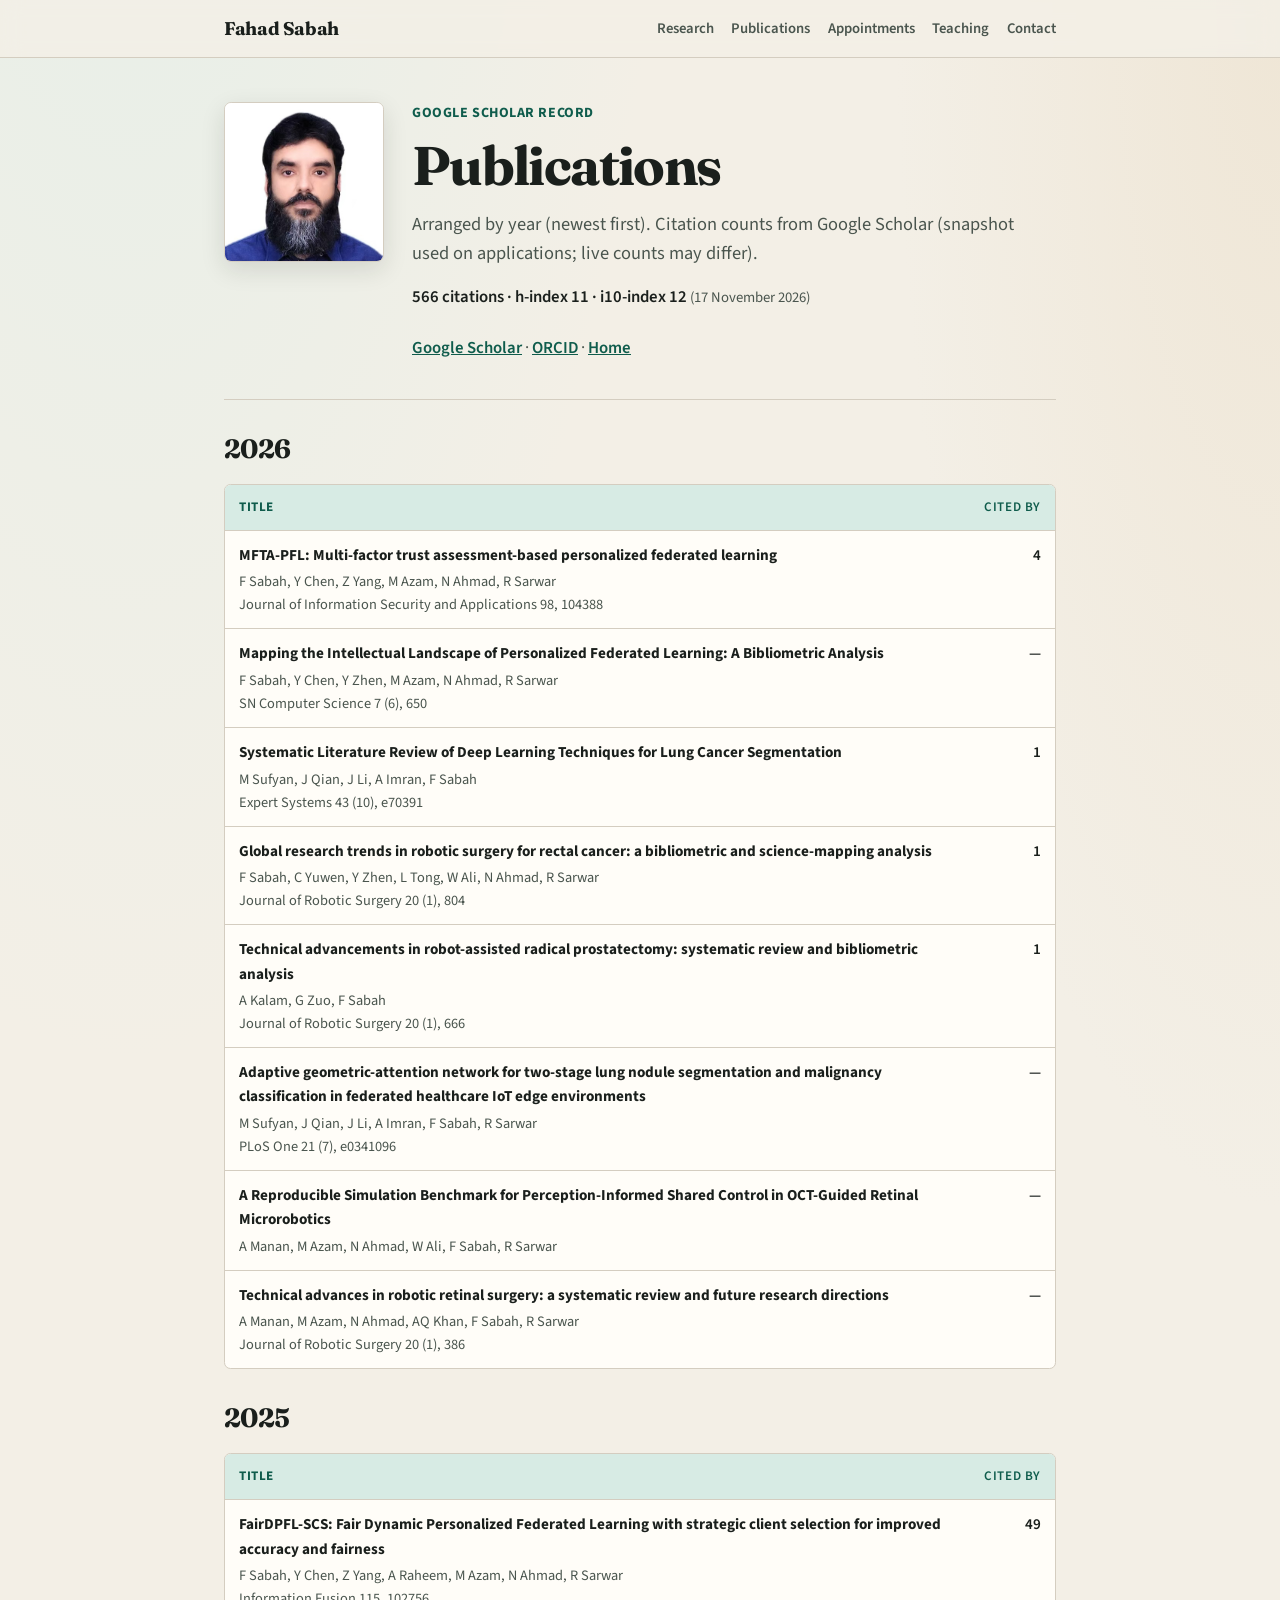
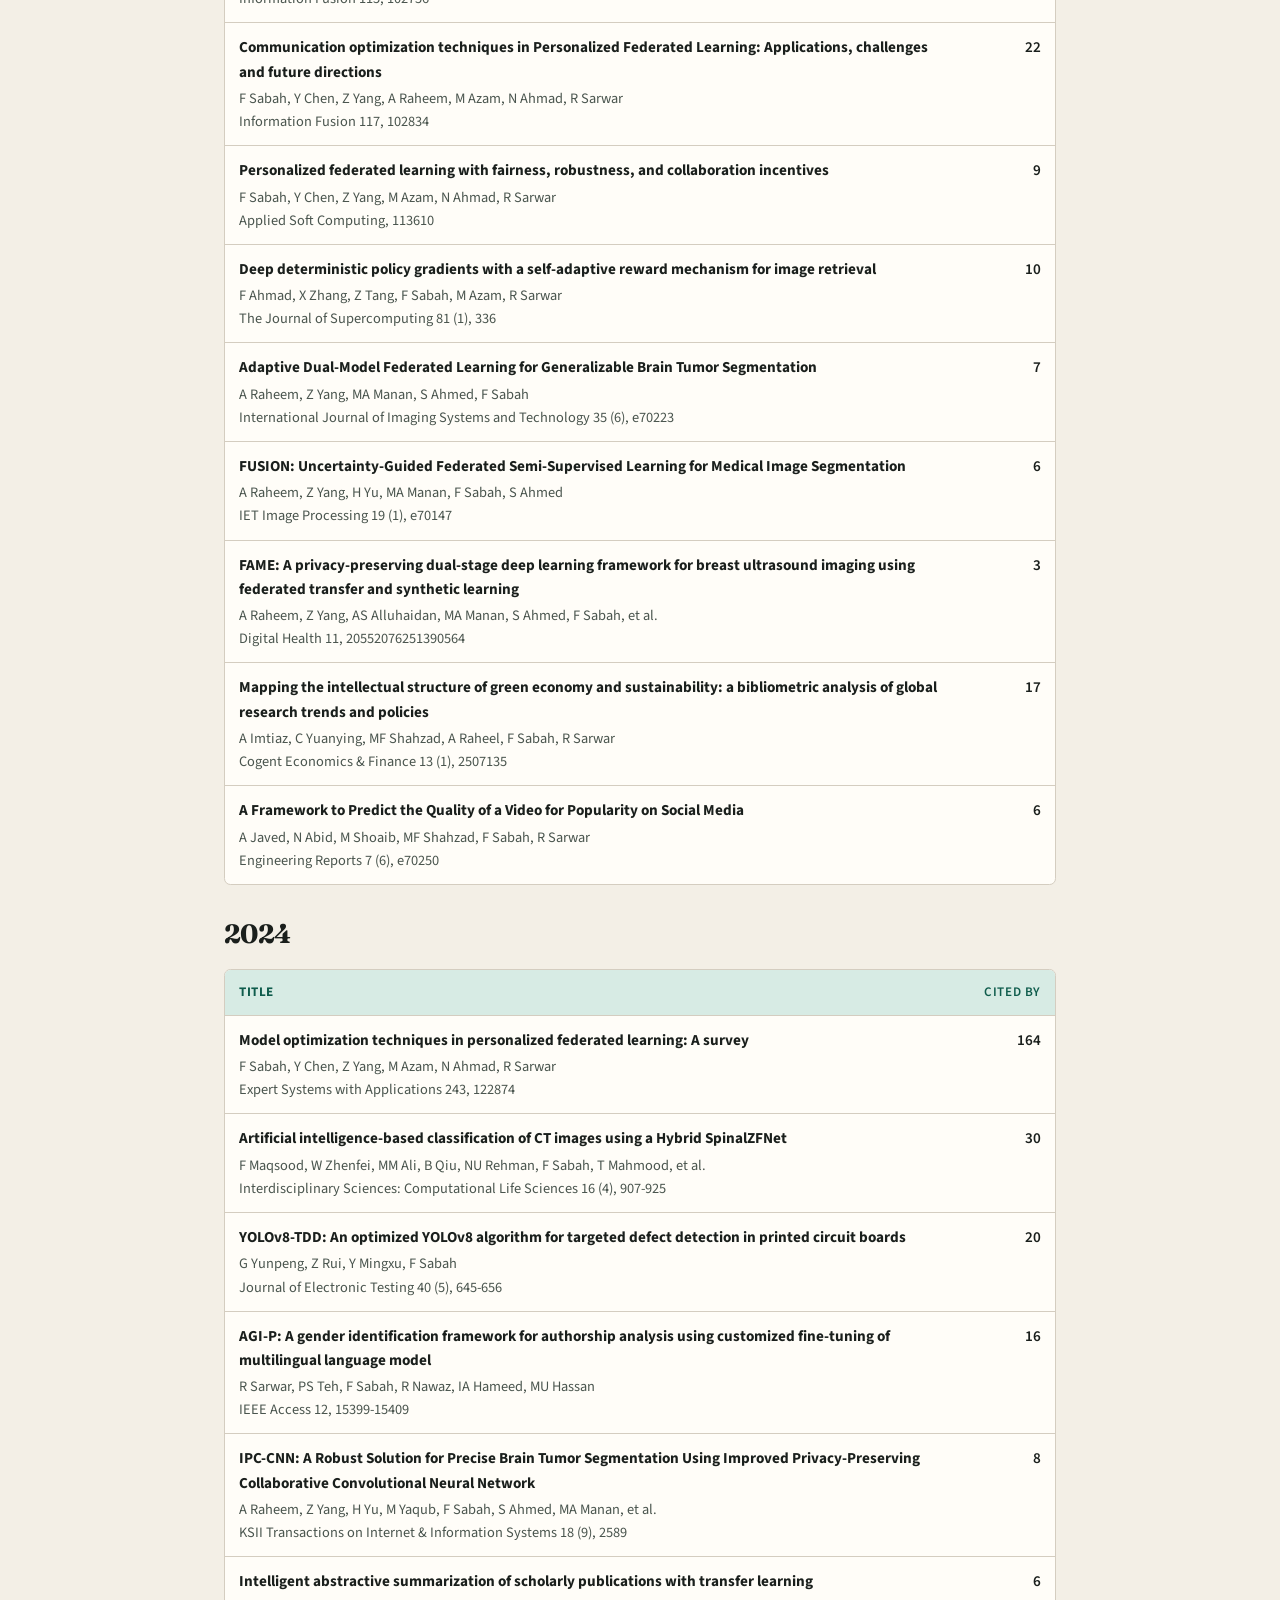
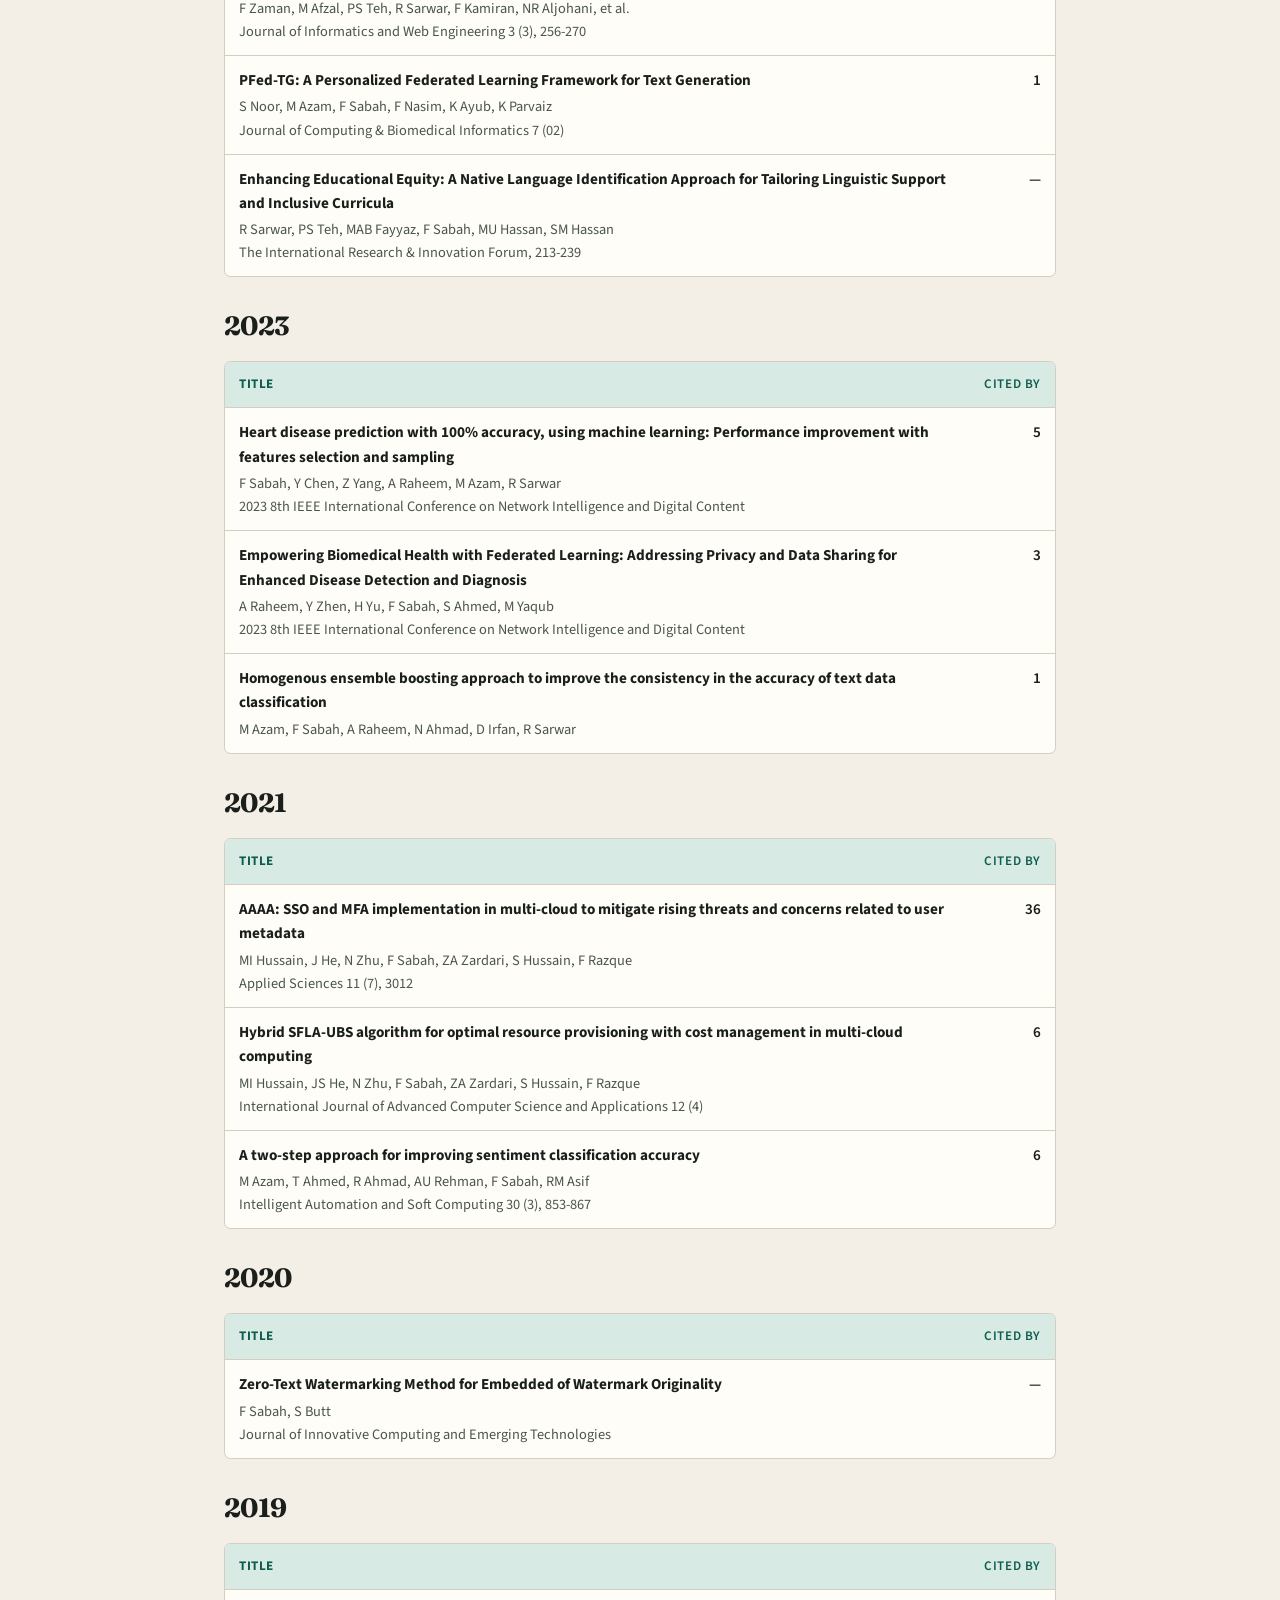
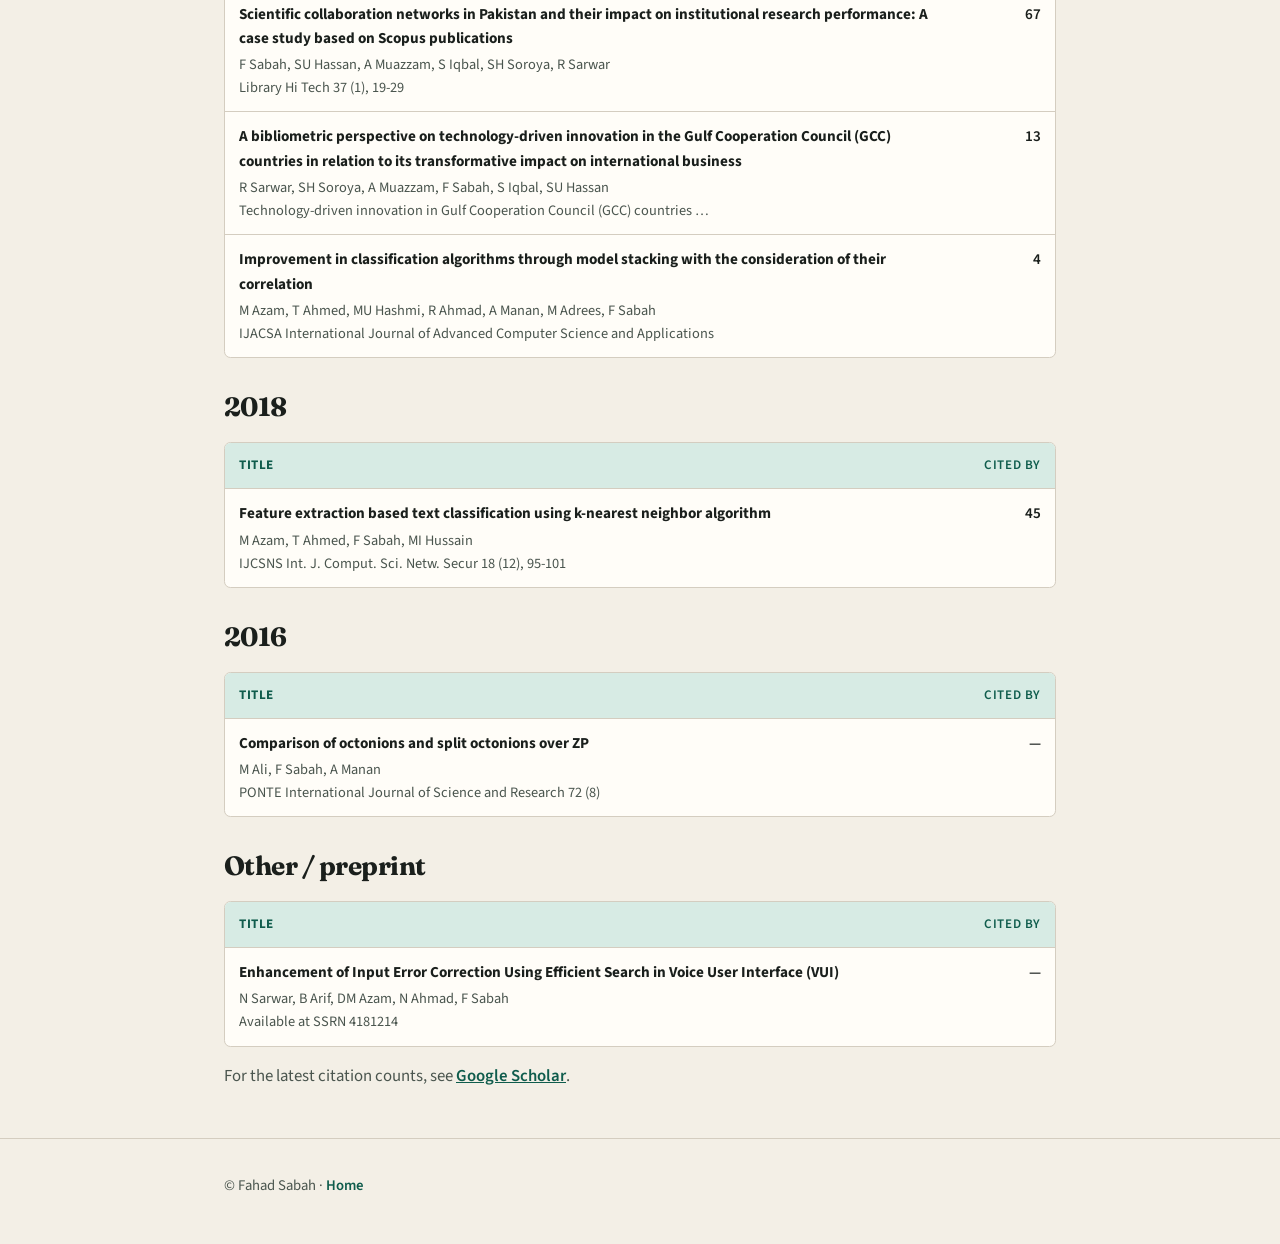
==== publications.html @ c57da9d7 "Year-wise publications, photo, reviewing detail" ====
<!DOCTYPE html>
<html lang="en">
<head>
  <meta charset="utf-8" />
  <meta name="viewport" content="width=device-width, initial-scale=1" />
  <title>Publications — Fahad Sabah</title>
  <meta name="description" content="Full publication list for Fahad Sabah, arranged by year." />
  <link rel="preconnect" href="https://fonts.googleapis.com" />
  <link rel="preconnect" href="https://fonts.gstatic.com" crossorigin />
  <link href="https://fonts.googleapis.com/css2?family=Fraunces:opsz,wght@9..144,500;9..144,700&family=Source+Sans+3:wght@400;600;700&display=swap" rel="stylesheet" />
  <link rel="stylesheet" href="styles.css" />
</head>
<body>
  <header class="site-header">
    <div class="wrap">
      <p class="brand"><a href="index.html">Fahad Sabah</a></p>
      <nav aria-label="Primary">
        <a href="index.html#research">Research</a>
        <a href="publications.html" aria-current="page">Publications</a>
        <a href="index.html#appointments">Appointments</a>
        <a href="index.html#teaching">Teaching</a>
        <a href="index.html#contact">Contact</a>
      </nav>
    </div>
  </header>

  <main>
    <section class="wrap page-hero page-hero-with-photo">
      <img class="portrait portrait-lg" src="photo.jpg" width="220" height="220" alt="Portrait of Fahad Sabah" />
      <div>
        <p class="eyebrow">Google Scholar record</p>
        <h1>Publications</h1>
        <p class="lede">
          Arranged by year (newest first). Citation counts from Google Scholar
          (snapshot used on applications; live counts may differ).
        </p>
        <p class="meta">566 citations · h-index 11 · i10-index 12 <span class="meta-note">(17 November 2026)</span></p>
        <p class="more" style="margin-top:0.5rem">
          <a href="https://scholar.google.com/citations?user=o41wvoGBicEC">Google Scholar</a> ·
          <a href="https://orcid.org/0000-0003-1558-2616">ORCID</a> ·
          <a href="index.html">Home</a>
        </p>
      </div>
    </section>

    <section class="wrap section">
      <h2>2026</h2>
      <div class="table-scroll">
        <table class="pub-table">
          <thead>
            <tr>
              <th scope="col">Title</th>
              <th scope="col" class="num">Cited by</th>
            </tr>
          </thead>
          <tbody>
            <tr>
              <td>
                <span class="pub-title">MFTA-PFL: Multi-factor trust assessment-based personalized federated learning</span>
                <span class="pub-authors">F Sabah, Y Chen, Z Yang, M Azam, N Ahmad, R Sarwar</span>
                <span class="pub-venue">Journal of Information Security and Applications 98, 104388</span>
              </td>
              <td class="num">4</td>
            </tr>
            <tr>
              <td>
                <span class="pub-title">Mapping the Intellectual Landscape of Personalized Federated Learning: A Bibliometric Analysis</span>
                <span class="pub-authors">F Sabah, Y Chen, Y Zhen, M Azam, N Ahmad, R Sarwar</span>
                <span class="pub-venue">SN Computer Science 7 (6), 650</span>
              </td>
              <td class="num">—</td>
            </tr>
            <tr>
              <td>
                <span class="pub-title">Systematic Literature Review of Deep Learning Techniques for Lung Cancer Segmentation</span>
                <span class="pub-authors">M Sufyan, J Qian, J Li, A Imran, F Sabah</span>
                <span class="pub-venue">Expert Systems 43 (10), e70391</span>
              </td>
              <td class="num">1</td>
            </tr>
            <tr>
              <td>
                <span class="pub-title">Global research trends in robotic surgery for rectal cancer: a bibliometric and science-mapping analysis</span>
                <span class="pub-authors">F Sabah, C Yuwen, Y Zhen, L Tong, W Ali, N Ahmad, R Sarwar</span>
                <span class="pub-venue">Journal of Robotic Surgery 20 (1), 804</span>
              </td>
              <td class="num">1</td>
            </tr>
            <tr>
              <td>
                <span class="pub-title">Technical advancements in robot-assisted radical prostatectomy: systematic review and bibliometric analysis</span>
                <span class="pub-authors">A Kalam, G Zuo, F Sabah</span>
                <span class="pub-venue">Journal of Robotic Surgery 20 (1), 666</span>
              </td>
              <td class="num">1</td>
            </tr>
            <tr>
              <td>
                <span class="pub-title">Adaptive geometric-attention network for two-stage lung nodule segmentation and malignancy classification in federated healthcare IoT edge environments</span>
                <span class="pub-authors">M Sufyan, J Qian, J Li, A Imran, F Sabah, R Sarwar</span>
                <span class="pub-venue">PLoS One 21 (7), e0341096</span>
              </td>
              <td class="num">—</td>
            </tr>
            <tr>
              <td>
                <span class="pub-title">A Reproducible Simulation Benchmark for Perception-Informed Shared Control in OCT-Guided Retinal Microrobotics</span>
                <span class="pub-authors">A Manan, M Azam, N Ahmad, W Ali, F Sabah, R Sarwar</span>
                <span class="pub-venue"></span>
              </td>
              <td class="num">—</td>
            </tr>
            <tr>
              <td>
                <span class="pub-title">Technical advances in robotic retinal surgery: a systematic review and future research directions</span>
                <span class="pub-authors">A Manan, M Azam, N Ahmad, AQ Khan, F Sabah, R Sarwar</span>
                <span class="pub-venue">Journal of Robotic Surgery 20 (1), 386</span>
              </td>
              <td class="num">—</td>
            </tr>
          </tbody>
        </table>
      </div>

      <h2>2025</h2>
      <div class="table-scroll">
        <table class="pub-table">
          <thead>
            <tr>
              <th scope="col">Title</th>
              <th scope="col" class="num">Cited by</th>
            </tr>
          </thead>
          <tbody>
            <tr>
              <td>
                <span class="pub-title">FairDPFL-SCS: Fair Dynamic Personalized Federated Learning with strategic client selection for improved accuracy and fairness</span>
                <span class="pub-authors">F Sabah, Y Chen, Z Yang, A Raheem, M Azam, N Ahmad, R Sarwar</span>
                <span class="pub-venue">Information Fusion 115, 102756</span>
              </td>
              <td class="num">49</td>
            </tr>
            <tr>
              <td>
                <span class="pub-title">Communication optimization techniques in Personalized Federated Learning: Applications, challenges and future directions</span>
                <span class="pub-authors">F Sabah, Y Chen, Z Yang, A Raheem, M Azam, N Ahmad, R Sarwar</span>
                <span class="pub-venue">Information Fusion 117, 102834</span>
              </td>
              <td class="num">22</td>
            </tr>
            <tr>
              <td>
                <span class="pub-title">Personalized federated learning with fairness, robustness, and collaboration incentives</span>
                <span class="pub-authors">F Sabah, Y Chen, Z Yang, M Azam, N Ahmad, R Sarwar</span>
                <span class="pub-venue">Applied Soft Computing, 113610</span>
              </td>
              <td class="num">9</td>
            </tr>
            <tr>
              <td>
                <span class="pub-title">Deep deterministic policy gradients with a self-adaptive reward mechanism for image retrieval</span>
                <span class="pub-authors">F Ahmad, X Zhang, Z Tang, F Sabah, M Azam, R Sarwar</span>
                <span class="pub-venue">The Journal of Supercomputing 81 (1), 336</span>
              </td>
              <td class="num">10</td>
            </tr>
            <tr>
              <td>
                <span class="pub-title">Adaptive Dual-Model Federated Learning for Generalizable Brain Tumor Segmentation</span>
                <span class="pub-authors">A Raheem, Z Yang, MA Manan, S Ahmed, F Sabah</span>
                <span class="pub-venue">International Journal of Imaging Systems and Technology 35 (6), e70223</span>
              </td>
              <td class="num">7</td>
            </tr>
            <tr>
              <td>
                <span class="pub-title">FUSION: Uncertainty-Guided Federated Semi-Supervised Learning for Medical Image Segmentation</span>
                <span class="pub-authors">A Raheem, Z Yang, H Yu, MA Manan, F Sabah, S Ahmed</span>
                <span class="pub-venue">IET Image Processing 19 (1), e70147</span>
              </td>
              <td class="num">6</td>
            </tr>
            <tr>
              <td>
                <span class="pub-title">FAME: A privacy-preserving dual-stage deep learning framework for breast ultrasound imaging using federated transfer and synthetic learning</span>
                <span class="pub-authors">A Raheem, Z Yang, AS Alluhaidan, MA Manan, S Ahmed, F Sabah, et al.</span>
                <span class="pub-venue">Digital Health 11, 20552076251390564</span>
              </td>
              <td class="num">3</td>
            </tr>
            <tr>
              <td>
                <span class="pub-title">Mapping the intellectual structure of green economy and sustainability: a bibliometric analysis of global research trends and policies</span>
                <span class="pub-authors">A Imtiaz, C Yuanying, MF Shahzad, A Raheel, F Sabah, R Sarwar</span>
                <span class="pub-venue">Cogent Economics &amp; Finance 13 (1), 2507135</span>
              </td>
              <td class="num">17</td>
            </tr>
            <tr>
              <td>
                <span class="pub-title">A Framework to Predict the Quality of a Video for Popularity on Social Media</span>
                <span class="pub-authors">A Javed, N Abid, M Shoaib, MF Shahzad, F Sabah, R Sarwar</span>
                <span class="pub-venue">Engineering Reports 7 (6), e70250</span>
              </td>
              <td class="num">6</td>
            </tr>
          </tbody>
        </table>
      </div>

      <h2>2024</h2>
      <div class="table-scroll">
        <table class="pub-table">
          <thead>
            <tr>
              <th scope="col">Title</th>
              <th scope="col" class="num">Cited by</th>
            </tr>
          </thead>
          <tbody>
            <tr>
              <td>
                <span class="pub-title">Model optimization techniques in personalized federated learning: A survey</span>
                <span class="pub-authors">F Sabah, Y Chen, Z Yang, M Azam, N Ahmad, R Sarwar</span>
                <span class="pub-venue">Expert Systems with Applications 243, 122874</span>
              </td>
              <td class="num">164</td>
            </tr>
            <tr>
              <td>
                <span class="pub-title">Artificial intelligence-based classification of CT images using a Hybrid SpinalZFNet</span>
                <span class="pub-authors">F Maqsood, W Zhenfei, MM Ali, B Qiu, NU Rehman, F Sabah, T Mahmood, et al.</span>
                <span class="pub-venue">Interdisciplinary Sciences: Computational Life Sciences 16 (4), 907-925</span>
              </td>
              <td class="num">30</td>
            </tr>
            <tr>
              <td>
                <span class="pub-title">YOLOv8-TDD: An optimized YOLOv8 algorithm for targeted defect detection in printed circuit boards</span>
                <span class="pub-authors">G Yunpeng, Z Rui, Y Mingxu, F Sabah</span>
                <span class="pub-venue">Journal of Electronic Testing 40 (5), 645-656</span>
              </td>
              <td class="num">20</td>
            </tr>
            <tr>
              <td>
                <span class="pub-title">AGI-P: A gender identification framework for authorship analysis using customized fine-tuning of multilingual language model</span>
                <span class="pub-authors">R Sarwar, PS Teh, F Sabah, R Nawaz, IA Hameed, MU Hassan</span>
                <span class="pub-venue">IEEE Access 12, 15399-15409</span>
              </td>
              <td class="num">16</td>
            </tr>
            <tr>
              <td>
                <span class="pub-title">IPC-CNN: A Robust Solution for Precise Brain Tumor Segmentation Using Improved Privacy-Preserving Collaborative Convolutional Neural Network</span>
                <span class="pub-authors">A Raheem, Z Yang, H Yu, M Yaqub, F Sabah, S Ahmed, MA Manan, et al.</span>
                <span class="pub-venue">KSII Transactions on Internet &amp; Information Systems 18 (9), 2589</span>
              </td>
              <td class="num">8</td>
            </tr>
            <tr>
              <td>
                <span class="pub-title">Intelligent abstractive summarization of scholarly publications with transfer learning</span>
                <span class="pub-authors">F Zaman, M Afzal, PS Teh, R Sarwar, F Kamiran, NR Aljohani, et al.</span>
                <span class="pub-venue">Journal of Informatics and Web Engineering 3 (3), 256-270</span>
              </td>
              <td class="num">6</td>
            </tr>
            <tr>
              <td>
                <span class="pub-title">PFed-TG: A Personalized Federated Learning Framework for Text Generation</span>
                <span class="pub-authors">S Noor, M Azam, F Sabah, F Nasim, K Ayub, K Parvaiz</span>
                <span class="pub-venue">Journal of Computing &amp; Biomedical Informatics 7 (02)</span>
              </td>
              <td class="num">1</td>
            </tr>
            <tr>
              <td>
                <span class="pub-title">Enhancing Educational Equity: A Native Language Identification Approach for Tailoring Linguistic Support and Inclusive Curricula</span>
                <span class="pub-authors">R Sarwar, PS Teh, MAB Fayyaz, F Sabah, MU Hassan, SM Hassan</span>
                <span class="pub-venue">The International Research &amp; Innovation Forum, 213-239</span>
              </td>
              <td class="num">—</td>
            </tr>
          </tbody>
        </table>
      </div>

      <h2>2023</h2>
      <div class="table-scroll">
        <table class="pub-table">
          <thead>
            <tr>
              <th scope="col">Title</th>
              <th scope="col" class="num">Cited by</th>
            </tr>
          </thead>
          <tbody>
            <tr>
              <td>
                <span class="pub-title">Heart disease prediction with 100% accuracy, using machine learning: Performance improvement with features selection and sampling</span>
                <span class="pub-authors">F Sabah, Y Chen, Z Yang, A Raheem, M Azam, R Sarwar</span>
                <span class="pub-venue">2023 8th IEEE International Conference on Network Intelligence and Digital Content</span>
              </td>
              <td class="num">5</td>
            </tr>
            <tr>
              <td>
                <span class="pub-title">Empowering Biomedical Health with Federated Learning: Addressing Privacy and Data Sharing for Enhanced Disease Detection and Diagnosis</span>
                <span class="pub-authors">A Raheem, Y Zhen, H Yu, F Sabah, S Ahmed, M Yaqub</span>
                <span class="pub-venue">2023 8th IEEE International Conference on Network Intelligence and Digital Content</span>
              </td>
              <td class="num">3</td>
            </tr>
            <tr>
              <td>
                <span class="pub-title">Homogenous ensemble boosting approach to improve the consistency in the accuracy of text data classification</span>
                <span class="pub-authors">M Azam, F Sabah, A Raheem, N Ahmad, D Irfan, R Sarwar</span>
                <span class="pub-venue"></span>
              </td>
              <td class="num">1</td>
            </tr>
          </tbody>
        </table>
      </div>

      <h2>2021</h2>
      <div class="table-scroll">
        <table class="pub-table">
          <thead>
            <tr>
              <th scope="col">Title</th>
              <th scope="col" class="num">Cited by</th>
            </tr>
          </thead>
          <tbody>
            <tr>
              <td>
                <span class="pub-title">AAAA: SSO and MFA implementation in multi-cloud to mitigate rising threats and concerns related to user metadata</span>
                <span class="pub-authors">MI Hussain, J He, N Zhu, F Sabah, ZA Zardari, S Hussain, F Razque</span>
                <span class="pub-venue">Applied Sciences 11 (7), 3012</span>
              </td>
              <td class="num">36</td>
            </tr>
            <tr>
              <td>
                <span class="pub-title">Hybrid SFLA-UBS algorithm for optimal resource provisioning with cost management in multi-cloud computing</span>
                <span class="pub-authors">MI Hussain, JS He, N Zhu, F Sabah, ZA Zardari, S Hussain, F Razque</span>
                <span class="pub-venue">International Journal of Advanced Computer Science and Applications 12 (4)</span>
              </td>
              <td class="num">6</td>
            </tr>
            <tr>
              <td>
                <span class="pub-title">A two-step approach for improving sentiment classification accuracy</span>
                <span class="pub-authors">M Azam, T Ahmed, R Ahmad, AU Rehman, F Sabah, RM Asif</span>
                <span class="pub-venue">Intelligent Automation and Soft Computing 30 (3), 853-867</span>
              </td>
              <td class="num">6</td>
            </tr>
          </tbody>
        </table>
      </div>

      <h2>2020</h2>
      <div class="table-scroll">
        <table class="pub-table">
          <thead>
            <tr>
              <th scope="col">Title</th>
              <th scope="col" class="num">Cited by</th>
            </tr>
          </thead>
          <tbody>
            <tr>
              <td>
                <span class="pub-title">Zero-Text Watermarking Method for Embedded of Watermark Originality</span>
                <span class="pub-authors">F Sabah, S Butt</span>
                <span class="pub-venue">Journal of Innovative Computing and Emerging Technologies</span>
              </td>
              <td class="num">—</td>
            </tr>
          </tbody>
        </table>
      </div>

      <h2>2019</h2>
      <div class="table-scroll">
        <table class="pub-table">
          <thead>
            <tr>
              <th scope="col">Title</th>
              <th scope="col" class="num">Cited by</th>
            </tr>
          </thead>
          <tbody>
            <tr>
              <td>
                <span class="pub-title">Scientific collaboration networks in Pakistan and their impact on institutional research performance: A case study based on Scopus publications</span>
                <span class="pub-authors">F Sabah, SU Hassan, A Muazzam, S Iqbal, SH Soroya, R Sarwar</span>
                <span class="pub-venue">Library Hi Tech 37 (1), 19-29</span>
              </td>
              <td class="num">67</td>
            </tr>
            <tr>
              <td>
                <span class="pub-title">A bibliometric perspective on technology-driven innovation in the Gulf Cooperation Council (GCC) countries in relation to its transformative impact on international business</span>
                <span class="pub-authors">R Sarwar, SH Soroya, A Muazzam, F Sabah, S Iqbal, SU Hassan</span>
                <span class="pub-venue">Technology-driven innovation in Gulf Cooperation Council (GCC) countries …</span>
              </td>
              <td class="num">13</td>
            </tr>
            <tr>
              <td>
                <span class="pub-title">Improvement in classification algorithms through model stacking with the consideration of their correlation</span>
                <span class="pub-authors">M Azam, T Ahmed, MU Hashmi, R Ahmad, A Manan, M Adrees, F Sabah</span>
                <span class="pub-venue">IJACSA International Journal of Advanced Computer Science and Applications</span>
              </td>
              <td class="num">4</td>
            </tr>
          </tbody>
        </table>
      </div>

      <h2>2018</h2>
      <div class="table-scroll">
        <table class="pub-table">
          <thead>
            <tr>
              <th scope="col">Title</th>
              <th scope="col" class="num">Cited by</th>
            </tr>
          </thead>
          <tbody>
            <tr>
              <td>
                <span class="pub-title">Feature extraction based text classification using k-nearest neighbor algorithm</span>
                <span class="pub-authors">M Azam, T Ahmed, F Sabah, MI Hussain</span>
                <span class="pub-venue">IJCSNS Int. J. Comput. Sci. Netw. Secur 18 (12), 95-101</span>
              </td>
              <td class="num">45</td>
            </tr>
          </tbody>
        </table>
      </div>

      <h2>2016</h2>
      <div class="table-scroll">
        <table class="pub-table">
          <thead>
            <tr>
              <th scope="col">Title</th>
              <th scope="col" class="num">Cited by</th>
            </tr>
          </thead>
          <tbody>
            <tr>
              <td>
                <span class="pub-title">Comparison of octonions and split octonions over ZP</span>
                <span class="pub-authors">M Ali, F Sabah, A Manan</span>
                <span class="pub-venue">PONTE International Journal of Science and Research 72 (8)</span>
              </td>
              <td class="num">—</td>
            </tr>
          </tbody>
        </table>
      </div>

      <h2>Other / preprint</h2>
      <div class="table-scroll">
        <table class="pub-table">
          <thead>
            <tr>
              <th scope="col">Title</th>
              <th scope="col" class="num">Cited by</th>
            </tr>
          </thead>
          <tbody>
            <tr>
              <td>
                <span class="pub-title">Enhancement of Input Error Correction Using Efficient Search in Voice User Interface (VUI)</span>
                <span class="pub-authors">N Sarwar, B Arif, DM Azam, N Ahmad, F Sabah</span>
                <span class="pub-venue">Available at SSRN 4181214</span>
              </td>
              <td class="num">—</td>
            </tr>
          </tbody>
        </table>
      </div>

      <p class="more">
        For the latest citation counts, see
        <a href="https://scholar.google.com/citations?user=o41wvoGBicEC">Google Scholar</a>.
      </p>
    </section>
  </main>

  <footer class="site-footer">
    <div class="wrap">
      <p>© Fahad Sabah · <a href="index.html">Home</a></p>
    </div>
  </footer>
</body>
</html>
---- styles.css ----
:root {
  --ink: #1a1f1c;
  --muted: #4a554e;
  --paper: #f3efe6;
  --panel: #fffdf8;
  --line: #d4cdc0;
  --accent: #0f5c4c;
  --accent-soft: #d7ebe4;
  --max: 52rem;
}

.brand a {
  color: inherit;
  text-decoration: none;
}

.hero-with-photo {
  display: grid;
  grid-template-columns: auto 1fr;
  gap: 1.75rem 2rem;
  align-items: start;
}

.portrait {
  width: 11rem;
  height: 11rem;
  object-fit: cover;
  object-position: center top;
  border-radius: 0.45rem;
  border: 1px solid var(--line);
  background: var(--panel);
  box-shadow: 0 8px 24px color-mix(in srgb, var(--ink) 12%, transparent);
}

.portrait-lg {
  width: 10rem;
  height: 10rem;
}

.page-hero {
  padding: 2.75rem 0 1.25rem;
}

.page-hero-with-photo {
  display: grid;
  grid-template-columns: auto 1fr;
  gap: 1.5rem 1.75rem;
  align-items: start;
}

.section > h2 {
  margin-top: 1.75rem;
}

.section > h2:first-child {
  margin-top: 0;
}

.table-scroll {
  overflow-x: auto;
  border: 1px solid var(--line);
  border-radius: 0.4rem;
  background: var(--panel);
}

.pub-table {
  width: 100%;
  border-collapse: collapse;
  font-size: 0.95rem;
}

.pub-table th,
.pub-table td {
  padding: 0.75rem 0.9rem;
  text-align: left;
  vertical-align: top;
  border-bottom: 1px solid var(--line);
}

.pub-table th {
  background: var(--accent-soft);
  color: var(--accent);
  font-size: 0.82rem;
  text-transform: uppercase;
  letter-spacing: 0.04em;
}

.pub-table tr:last-child td {
  border-bottom: none;
}

.pub-table .num {
  width: 4.5rem;
  text-align: right;
  white-space: nowrap;
  font-variant-numeric: tabular-nums;
  font-weight: 600;
}

.pub-title {
  display: block;
  font-weight: 700;
  margin-bottom: 0.2rem;
}

.pub-authors,
.pub-venue {
  display: block;
  color: var(--muted);
  font-size: 0.9rem;
}

.site-footer a {
  color: var(--accent);
  font-weight: 600;
  text-decoration: none;
}

*,
*::before,
*::after {
  box-sizing: border-box;
}

html {
  scroll-behavior: smooth;
}

body {
  margin: 0;
  font-family: "Source Sans 3", "Segoe UI", sans-serif;
  font-size: 1.05rem;
  line-height: 1.6;
  color: var(--ink);
  background:
    radial-gradient(ellipse 80% 50% at 10% -10%, #e4efe9 0%, transparent 55%),
    radial-gradient(ellipse 60% 40% at 100% 0%, #efe6d6 0%, transparent 50%),
    var(--paper);
}

.wrap {
  width: min(100% - 2rem, var(--max));
  margin-inline: auto;
}

.site-header {
  position: sticky;
  top: 0;
  z-index: 10;
  backdrop-filter: blur(10px);
  background: color-mix(in srgb, var(--paper) 88%, transparent);
  border-bottom: 1px solid var(--line);
}

.site-header .wrap {
  display: flex;
  align-items: center;
  justify-content: space-between;
  gap: 1rem;
  padding: 0.85rem 0;
  width: min(100% - 2rem, 52rem);
}

.brand {
  margin: 0;
  font-family: Fraunces, Georgia, serif;
  font-weight: 700;
  font-size: 1.15rem;
  letter-spacing: -0.02em;
}

nav {
  display: flex;
  flex-wrap: wrap;
  gap: 0.85rem 1.1rem;
}

nav a {
  color: var(--muted);
  text-decoration: none;
  font-weight: 600;
  font-size: 0.92rem;
}

nav a:hover {
  color: var(--accent);
}

.hero {
  padding: 3.5rem 0 2.5rem;
}

.eyebrow {
  margin: 0 0 0.75rem;
  color: var(--accent);
  font-weight: 700;
  font-size: 0.88rem;
  letter-spacing: 0.04em;
  text-transform: uppercase;
}

h1 {
  margin: 0 0 0.85rem;
  font-family: Fraunces, Georgia, serif;
  font-size: clamp(2.4rem, 6vw, 3.4rem);
  line-height: 1.1;
  letter-spacing: -0.03em;
}

.lede {
  margin: 0 0 1rem;
  font-size: 1.15rem;
  color: var(--muted);
  max-width: 38rem;
}

.meta {
  margin: 0 0 1.5rem;
  color: var(--ink);
  font-weight: 600;
}

.meta-note {
  display: inline-block;
  font-weight: 400;
  color: var(--muted);
  font-size: 0.92rem;
}

.cta {
  display: flex;
  flex-wrap: wrap;
  gap: 0.65rem;
}

.btn {
  display: inline-block;
  padding: 0.55rem 1rem;
  border: 1px solid var(--line);
  border-radius: 0.35rem;
  background: var(--panel);
  color: var(--ink);
  text-decoration: none;
  font-weight: 600;
}

.btn:hover {
  border-color: var(--accent);
  color: var(--accent);
}

.btn.primary {
  background: var(--accent);
  border-color: var(--accent);
  color: #f7fffb;
}

.btn.primary:hover {
  filter: brightness(1.08);
  color: #fff;
}

.section {
  padding: 1.75rem 0 2rem;
  border-top: 1px solid var(--line);
}

h2 {
  margin: 0 0 0.85rem;
  font-family: Fraunces, Georgia, serif;
  font-size: 1.65rem;
  letter-spacing: -0.02em;
}

h3 {
  margin: 1.35rem 0 0.55rem;
  font-family: Fraunces, Georgia, serif;
  font-size: 1.15rem;
  letter-spacing: -0.01em;
  color: var(--accent);
}

.section h3:first-of-type {
  margin-top: 0.85rem;
}

.chips {
  display: flex;
  flex-wrap: wrap;
  gap: 0.5rem;
  list-style: none;
  padding: 0;
  margin: 1.1rem 0 0;
}

.chips li {
  padding: 0.35rem 0.7rem;
  background: var(--accent-soft);
  color: var(--accent);
  border-radius: 999px;
  font-size: 0.88rem;
  font-weight: 600;
}

.pubs {
  margin: 0;
  padding-left: 1.2rem;
}

.pubs li {
  margin-bottom: 0.9rem;
}

.pubs a {
  color: var(--accent);
  font-weight: 600;
  text-decoration: none;
}

.pubs a:hover {
  text-decoration: underline;
}

.more {
  margin-top: 1rem;
  color: var(--muted);
}

.more a {
  color: var(--accent);
  font-weight: 600;
}

.timeline {
  margin: 0;
  padding-left: 1.2rem;
}

.timeline li {
  margin-bottom: 0.65rem;
}

.contact p {
  margin: 0 0 0.75rem;
}

.contact a {
  color: var(--accent);
  font-weight: 600;
  text-decoration: none;
}

.profiles {
  display: flex;
  gap: 1rem;
}

.site-footer {
  border-top: 1px solid var(--line);
  padding: 1.25rem 0 2rem;
  color: var(--muted);
  font-size: 0.92rem;
}

@media (max-width: 640px) {
  .site-header .wrap {
    flex-direction: column;
    align-items: flex-start;
  }

  .hero {
    padding-top: 2.25rem;
  }

  .hero-with-photo,
  .page-hero-with-photo {
    grid-template-columns: 1fr;
  }

  .portrait,
  .portrait-lg {
    width: 8rem;
    height: 8rem;
  }
}
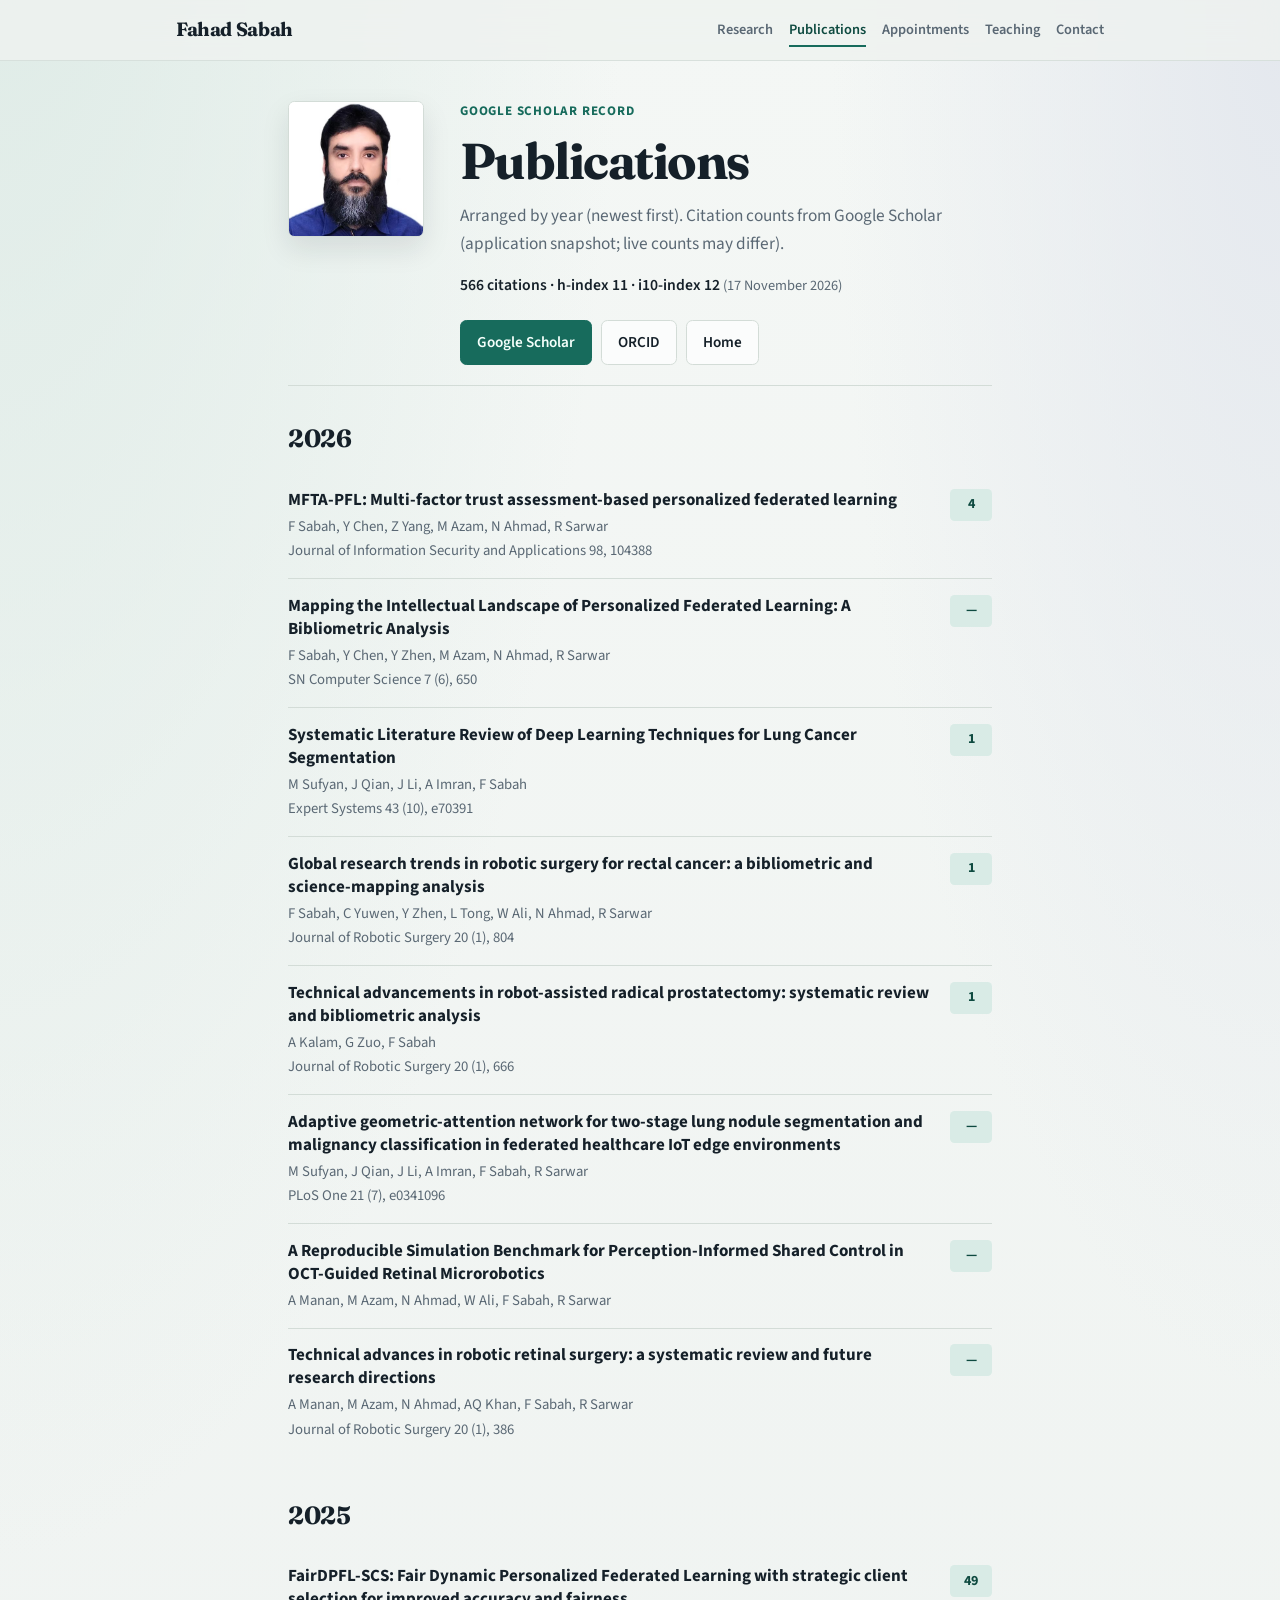
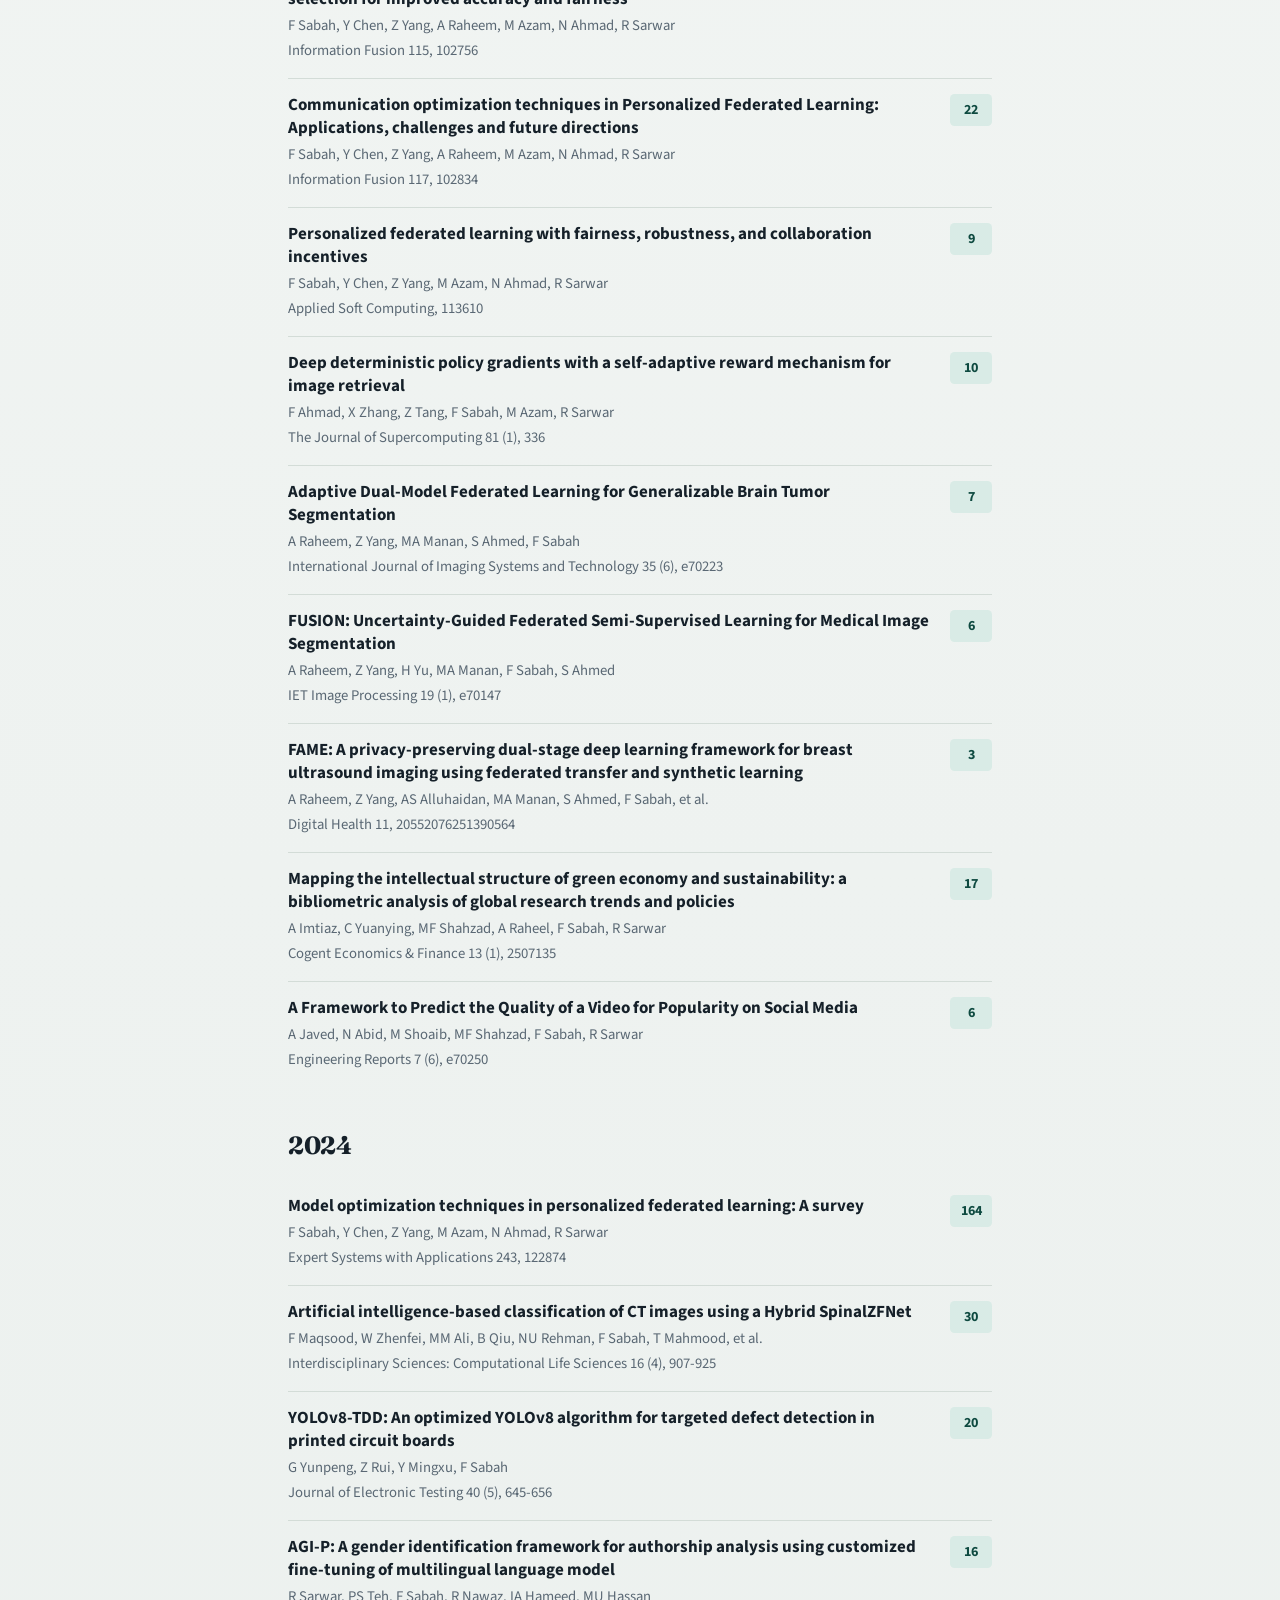
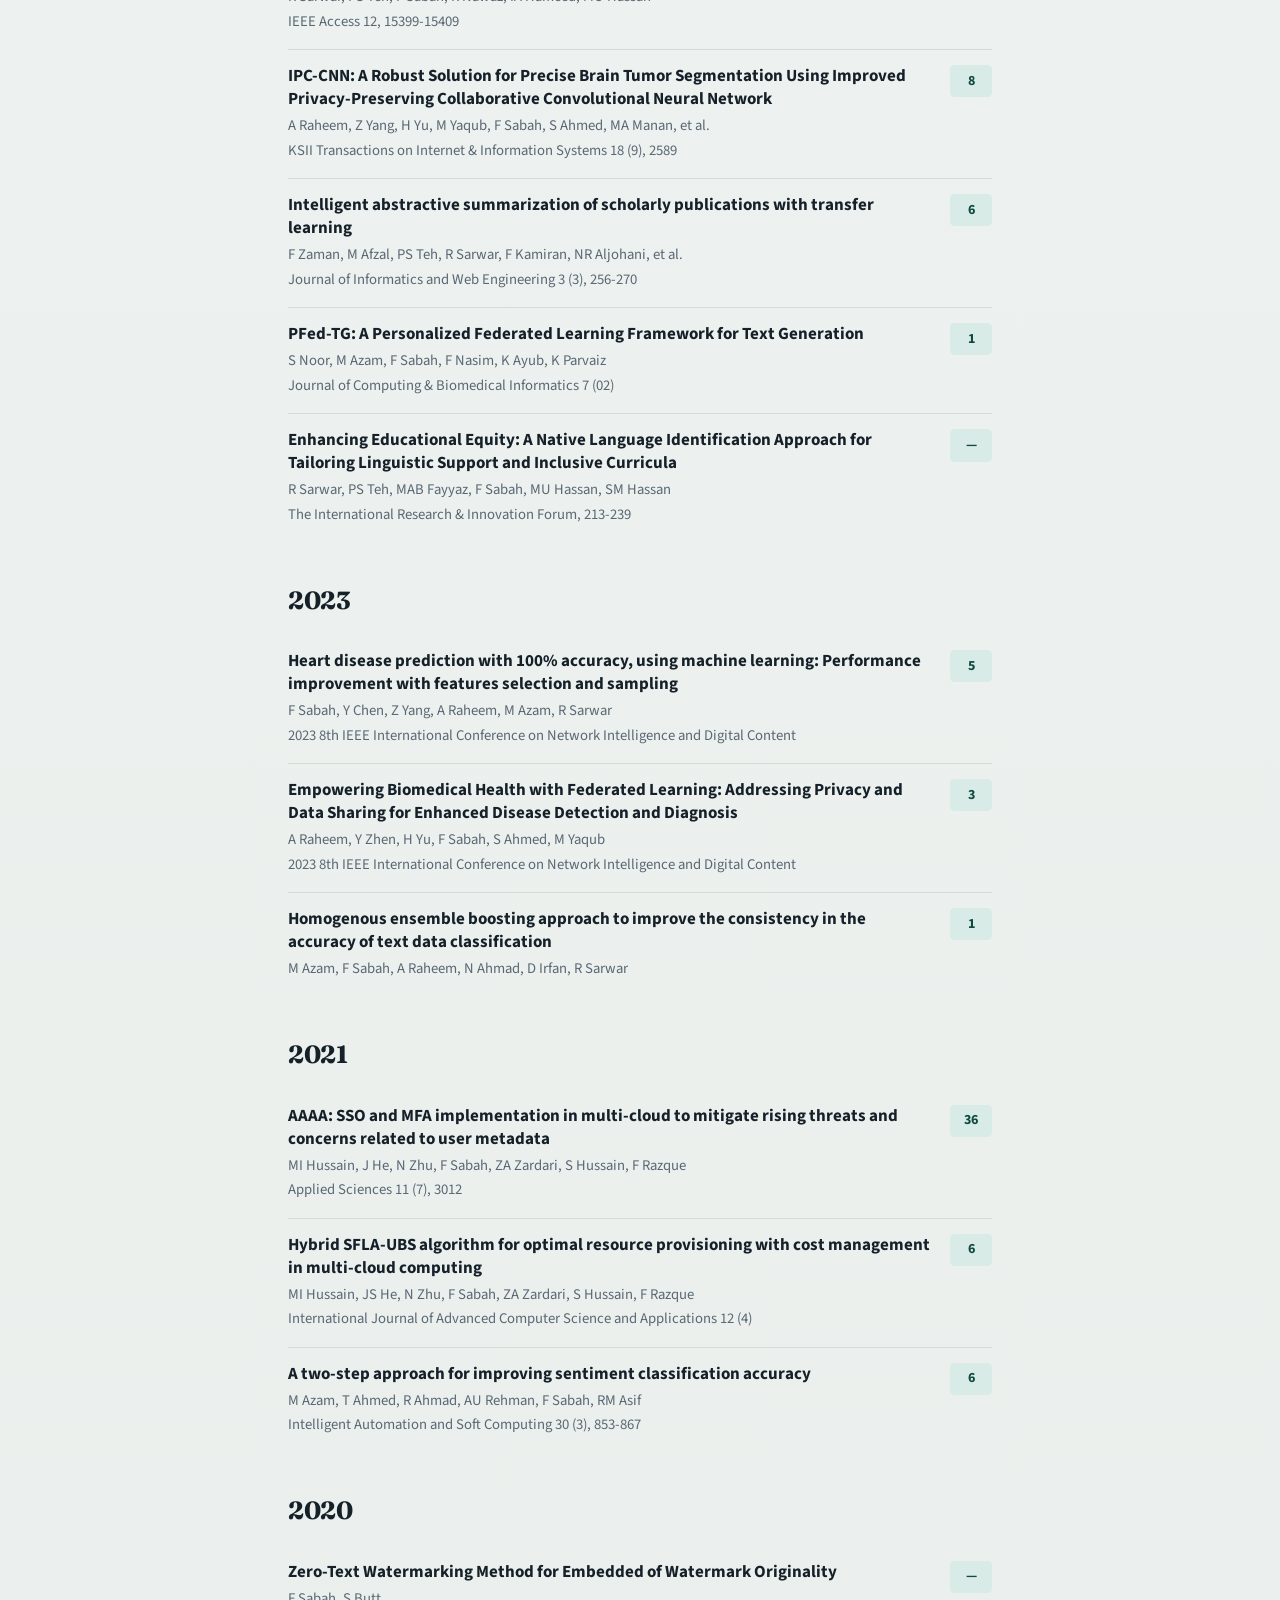
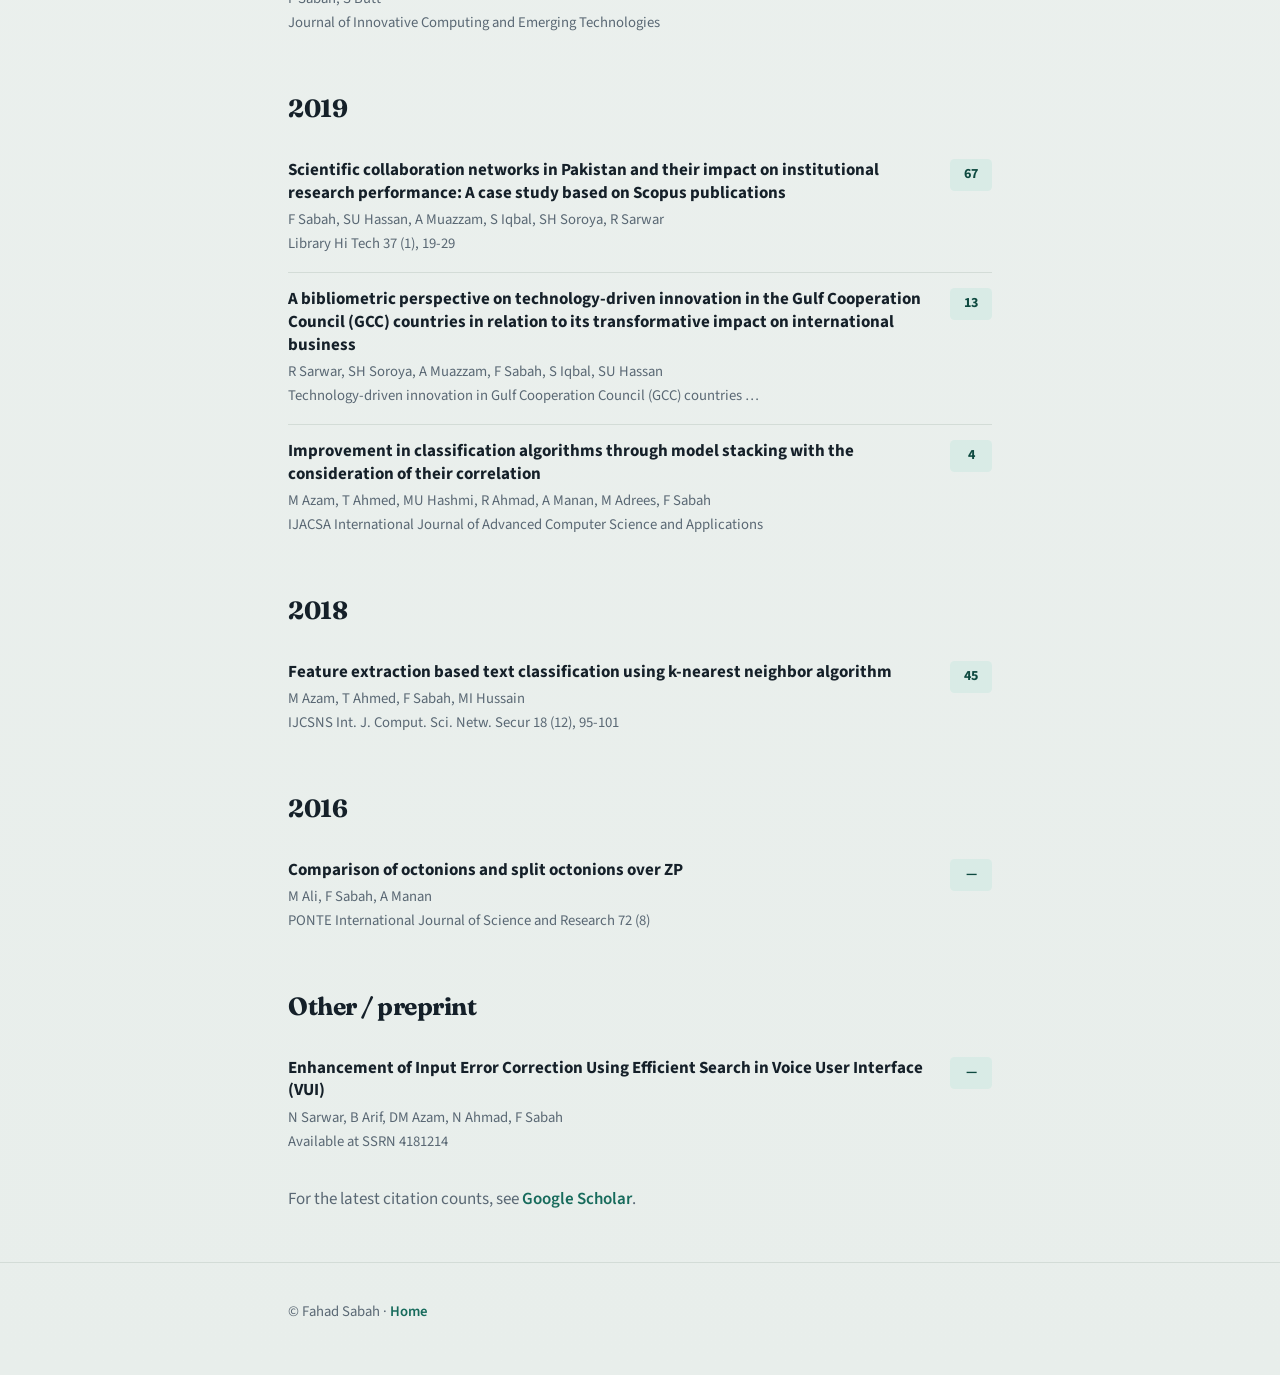
==== commit 6186c1a6: "Improve portfolio layout, responsiveness, and year-wise publication lists Co-authored-by: Cursor <cu" ====
--- a/publications.html
+++ b/publications.html
@@ -26,468 +26,356 @@
 
   <main>
     <section class="wrap page-hero page-hero-with-photo">
-      <img class="portrait portrait-lg" src="photo.jpg" width="220" height="220" alt="Portrait of Fahad Sabah" />
+      <img class="portrait" src="photo.jpg" width="180" height="180" alt="Portrait of Fahad Sabah" />
       <div>
         <p class="eyebrow">Google Scholar record</p>
         <h1>Publications</h1>
         <p class="lede">
           Arranged by year (newest first). Citation counts from Google Scholar
-          (snapshot used on applications; live counts may differ).
+          (application snapshot; live counts may differ).
         </p>
         <p class="meta">566 citations · h-index 11 · i10-index 12 <span class="meta-note">(17 November 2026)</span></p>
-        <p class="more" style="margin-top:0.5rem">
-          <a href="https://scholar.google.com/citations?user=o41wvoGBicEC">Google Scholar</a> ·
-          <a href="https://orcid.org/0000-0003-1558-2616">ORCID</a> ·
-          <a href="index.html">Home</a>
-        </p>
+        <div class="cta">
+          <a class="btn primary" href="https://scholar.google.com/citations?user=o41wvoGBicEC">Google Scholar</a>
+          <a class="btn" href="https://orcid.org/0000-0003-1558-2616">ORCID</a>
+          <a class="btn" href="index.html">Home</a>
+        </div>
       </div>
     </section>
 
     <section class="wrap section">
       <h2>2026</h2>
-      <div class="table-scroll">
-        <table class="pub-table">
-          <thead>
-            <tr>
-              <th scope="col">Title</th>
-              <th scope="col" class="num">Cited by</th>
-            </tr>
-          </thead>
-          <tbody>
-            <tr>
-              <td>
-                <span class="pub-title">MFTA-PFL: Multi-factor trust assessment-based personalized federated learning</span>
-                <span class="pub-authors">F Sabah, Y Chen, Z Yang, M Azam, N Ahmad, R Sarwar</span>
-                <span class="pub-venue">Journal of Information Security and Applications 98, 104388</span>
-              </td>
-              <td class="num">4</td>
-            </tr>
-            <tr>
-              <td>
-                <span class="pub-title">Mapping the Intellectual Landscape of Personalized Federated Learning: A Bibliometric Analysis</span>
-                <span class="pub-authors">F Sabah, Y Chen, Y Zhen, M Azam, N Ahmad, R Sarwar</span>
-                <span class="pub-venue">SN Computer Science 7 (6), 650</span>
-              </td>
-              <td class="num">—</td>
-            </tr>
-            <tr>
-              <td>
-                <span class="pub-title">Systematic Literature Review of Deep Learning Techniques for Lung Cancer Segmentation</span>
-                <span class="pub-authors">M Sufyan, J Qian, J Li, A Imran, F Sabah</span>
-                <span class="pub-venue">Expert Systems 43 (10), e70391</span>
-              </td>
-              <td class="num">1</td>
-            </tr>
-            <tr>
-              <td>
-                <span class="pub-title">Global research trends in robotic surgery for rectal cancer: a bibliometric and science-mapping analysis</span>
-                <span class="pub-authors">F Sabah, C Yuwen, Y Zhen, L Tong, W Ali, N Ahmad, R Sarwar</span>
-                <span class="pub-venue">Journal of Robotic Surgery 20 (1), 804</span>
-              </td>
-              <td class="num">1</td>
-            </tr>
-            <tr>
-              <td>
-                <span class="pub-title">Technical advancements in robot-assisted radical prostatectomy: systematic review and bibliometric analysis</span>
-                <span class="pub-authors">A Kalam, G Zuo, F Sabah</span>
-                <span class="pub-venue">Journal of Robotic Surgery 20 (1), 666</span>
-              </td>
-              <td class="num">1</td>
-            </tr>
-            <tr>
-              <td>
-                <span class="pub-title">Adaptive geometric-attention network for two-stage lung nodule segmentation and malignancy classification in federated healthcare IoT edge environments</span>
-                <span class="pub-authors">M Sufyan, J Qian, J Li, A Imran, F Sabah, R Sarwar</span>
-                <span class="pub-venue">PLoS One 21 (7), e0341096</span>
-              </td>
-              <td class="num">—</td>
-            </tr>
-            <tr>
-              <td>
-                <span class="pub-title">A Reproducible Simulation Benchmark for Perception-Informed Shared Control in OCT-Guided Retinal Microrobotics</span>
-                <span class="pub-authors">A Manan, M Azam, N Ahmad, W Ali, F Sabah, R Sarwar</span>
-                <span class="pub-venue"></span>
-              </td>
-              <td class="num">—</td>
-            </tr>
-            <tr>
-              <td>
-                <span class="pub-title">Technical advances in robotic retinal surgery: a systematic review and future research directions</span>
-                <span class="pub-authors">A Manan, M Azam, N Ahmad, AQ Khan, F Sabah, R Sarwar</span>
-                <span class="pub-venue">Journal of Robotic Surgery 20 (1), 386</span>
-              </td>
-              <td class="num">—</td>
-            </tr>
-          </tbody>
-        </table>
-      </div>
-
+      <div class="year-block">
+        <article class="pub-item">
+          <div>
+            <span class="pub-title">MFTA-PFL: Multi-factor trust assessment-based personalized federated learning</span>
+            <span class="pub-authors">F Sabah, Y Chen, Z Yang, M Azam, N Ahmad, R Sarwar</span>
+          <span class="pub-venue">Journal of Information Security and Applications 98, 104388</span>
+          </div>
+          <span class="cite" title="Cited by">4</span>
+        </article>
+        <article class="pub-item">
+          <div>
+            <span class="pub-title">Mapping the Intellectual Landscape of Personalized Federated Learning: A Bibliometric Analysis</span>
+            <span class="pub-authors">F Sabah, Y Chen, Y Zhen, M Azam, N Ahmad, R Sarwar</span>
+          <span class="pub-venue">SN Computer Science 7 (6), 650</span>
+          </div>
+          <span class="cite" title="Cited by">—</span>
+        </article>
+        <article class="pub-item">
+          <div>
+            <span class="pub-title">Systematic Literature Review of Deep Learning Techniques for Lung Cancer Segmentation</span>
+            <span class="pub-authors">M Sufyan, J Qian, J Li, A Imran, F Sabah</span>
+          <span class="pub-venue">Expert Systems 43 (10), e70391</span>
+          </div>
+          <span class="cite" title="Cited by">1</span>
+        </article>
+        <article class="pub-item">
+          <div>
+            <span class="pub-title">Global research trends in robotic surgery for rectal cancer: a bibliometric and science-mapping analysis</span>
+            <span class="pub-authors">F Sabah, C Yuwen, Y Zhen, L Tong, W Ali, N Ahmad, R Sarwar</span>
+          <span class="pub-venue">Journal of Robotic Surgery 20 (1), 804</span>
+          </div>
+          <span class="cite" title="Cited by">1</span>
+        </article>
+        <article class="pub-item">
+          <div>
+            <span class="pub-title">Technical advancements in robot-assisted radical prostatectomy: systematic review and bibliometric analysis</span>
+            <span class="pub-authors">A Kalam, G Zuo, F Sabah</span>
+          <span class="pub-venue">Journal of Robotic Surgery 20 (1), 666</span>
+          </div>
+          <span class="cite" title="Cited by">1</span>
+        </article>
+        <article class="pub-item">
+          <div>
+            <span class="pub-title">Adaptive geometric-attention network for two-stage lung nodule segmentation and malignancy classification in federated healthcare IoT edge environments</span>
+            <span class="pub-authors">M Sufyan, J Qian, J Li, A Imran, F Sabah, R Sarwar</span>
+          <span class="pub-venue">PLoS One 21 (7), e0341096</span>
+          </div>
+          <span class="cite" title="Cited by">—</span>
+        </article>
+        <article class="pub-item">
+          <div>
+            <span class="pub-title">A Reproducible Simulation Benchmark for Perception-Informed Shared Control in OCT-Guided Retinal Microrobotics</span>
+            <span class="pub-authors">A Manan, M Azam, N Ahmad, W Ali, F Sabah, R Sarwar</span>
+          </div>
+          <span class="cite" title="Cited by">—</span>
+        </article>
+        <article class="pub-item">
+          <div>
+            <span class="pub-title">Technical advances in robotic retinal surgery: a systematic review and future research directions</span>
+            <span class="pub-authors">A Manan, M Azam, N Ahmad, AQ Khan, F Sabah, R Sarwar</span>
+          <span class="pub-venue">Journal of Robotic Surgery 20 (1), 386</span>
+          </div>
+          <span class="cite" title="Cited by">—</span>
+        </article>
+      </div>
       <h2>2025</h2>
-      <div class="table-scroll">
-        <table class="pub-table">
-          <thead>
-            <tr>
-              <th scope="col">Title</th>
-              <th scope="col" class="num">Cited by</th>
-            </tr>
-          </thead>
-          <tbody>
-            <tr>
-              <td>
-                <span class="pub-title">FairDPFL-SCS: Fair Dynamic Personalized Federated Learning with strategic client selection for improved accuracy and fairness</span>
-                <span class="pub-authors">F Sabah, Y Chen, Z Yang, A Raheem, M Azam, N Ahmad, R Sarwar</span>
-                <span class="pub-venue">Information Fusion 115, 102756</span>
-              </td>
-              <td class="num">49</td>
-            </tr>
-            <tr>
-              <td>
-                <span class="pub-title">Communication optimization techniques in Personalized Federated Learning: Applications, challenges and future directions</span>
-                <span class="pub-authors">F Sabah, Y Chen, Z Yang, A Raheem, M Azam, N Ahmad, R Sarwar</span>
-                <span class="pub-venue">Information Fusion 117, 102834</span>
-              </td>
-              <td class="num">22</td>
-            </tr>
-            <tr>
-              <td>
-                <span class="pub-title">Personalized federated learning with fairness, robustness, and collaboration incentives</span>
-                <span class="pub-authors">F Sabah, Y Chen, Z Yang, M Azam, N Ahmad, R Sarwar</span>
-                <span class="pub-venue">Applied Soft Computing, 113610</span>
-              </td>
-              <td class="num">9</td>
-            </tr>
-            <tr>
-              <td>
-                <span class="pub-title">Deep deterministic policy gradients with a self-adaptive reward mechanism for image retrieval</span>
-                <span class="pub-authors">F Ahmad, X Zhang, Z Tang, F Sabah, M Azam, R Sarwar</span>
-                <span class="pub-venue">The Journal of Supercomputing 81 (1), 336</span>
-              </td>
-              <td class="num">10</td>
-            </tr>
-            <tr>
-              <td>
-                <span class="pub-title">Adaptive Dual-Model Federated Learning for Generalizable Brain Tumor Segmentation</span>
-                <span class="pub-authors">A Raheem, Z Yang, MA Manan, S Ahmed, F Sabah</span>
-                <span class="pub-venue">International Journal of Imaging Systems and Technology 35 (6), e70223</span>
-              </td>
-              <td class="num">7</td>
-            </tr>
-            <tr>
-              <td>
-                <span class="pub-title">FUSION: Uncertainty-Guided Federated Semi-Supervised Learning for Medical Image Segmentation</span>
-                <span class="pub-authors">A Raheem, Z Yang, H Yu, MA Manan, F Sabah, S Ahmed</span>
-                <span class="pub-venue">IET Image Processing 19 (1), e70147</span>
-              </td>
-              <td class="num">6</td>
-            </tr>
-            <tr>
-              <td>
-                <span class="pub-title">FAME: A privacy-preserving dual-stage deep learning framework for breast ultrasound imaging using federated transfer and synthetic learning</span>
-                <span class="pub-authors">A Raheem, Z Yang, AS Alluhaidan, MA Manan, S Ahmed, F Sabah, et al.</span>
-                <span class="pub-venue">Digital Health 11, 20552076251390564</span>
-              </td>
-              <td class="num">3</td>
-            </tr>
-            <tr>
-              <td>
-                <span class="pub-title">Mapping the intellectual structure of green economy and sustainability: a bibliometric analysis of global research trends and policies</span>
-                <span class="pub-authors">A Imtiaz, C Yuanying, MF Shahzad, A Raheel, F Sabah, R Sarwar</span>
-                <span class="pub-venue">Cogent Economics &amp; Finance 13 (1), 2507135</span>
-              </td>
-              <td class="num">17</td>
-            </tr>
-            <tr>
-              <td>
-                <span class="pub-title">A Framework to Predict the Quality of a Video for Popularity on Social Media</span>
-                <span class="pub-authors">A Javed, N Abid, M Shoaib, MF Shahzad, F Sabah, R Sarwar</span>
-                <span class="pub-venue">Engineering Reports 7 (6), e70250</span>
-              </td>
-              <td class="num">6</td>
-            </tr>
-          </tbody>
-        </table>
-      </div>
-
+      <div class="year-block">
+        <article class="pub-item">
+          <div>
+            <span class="pub-title">FairDPFL-SCS: Fair Dynamic Personalized Federated Learning with strategic client selection for improved accuracy and fairness</span>
+            <span class="pub-authors">F Sabah, Y Chen, Z Yang, A Raheem, M Azam, N Ahmad, R Sarwar</span>
+          <span class="pub-venue">Information Fusion 115, 102756</span>
+          </div>
+          <span class="cite" title="Cited by">49</span>
+        </article>
+        <article class="pub-item">
+          <div>
+            <span class="pub-title">Communication optimization techniques in Personalized Federated Learning: Applications, challenges and future directions</span>
+            <span class="pub-authors">F Sabah, Y Chen, Z Yang, A Raheem, M Azam, N Ahmad, R Sarwar</span>
+          <span class="pub-venue">Information Fusion 117, 102834</span>
+          </div>
+          <span class="cite" title="Cited by">22</span>
+        </article>
+        <article class="pub-item">
+          <div>
+            <span class="pub-title">Personalized federated learning with fairness, robustness, and collaboration incentives</span>
+            <span class="pub-authors">F Sabah, Y Chen, Z Yang, M Azam, N Ahmad, R Sarwar</span>
+          <span class="pub-venue">Applied Soft Computing, 113610</span>
+          </div>
+          <span class="cite" title="Cited by">9</span>
+        </article>
+        <article class="pub-item">
+          <div>
+            <span class="pub-title">Deep deterministic policy gradients with a self-adaptive reward mechanism for image retrieval</span>
+            <span class="pub-authors">F Ahmad, X Zhang, Z Tang, F Sabah, M Azam, R Sarwar</span>
+          <span class="pub-venue">The Journal of Supercomputing 81 (1), 336</span>
+          </div>
+          <span class="cite" title="Cited by">10</span>
+        </article>
+        <article class="pub-item">
+          <div>
+            <span class="pub-title">Adaptive Dual-Model Federated Learning for Generalizable Brain Tumor Segmentation</span>
+            <span class="pub-authors">A Raheem, Z Yang, MA Manan, S Ahmed, F Sabah</span>
+          <span class="pub-venue">International Journal of Imaging Systems and Technology 35 (6), e70223</span>
+          </div>
+          <span class="cite" title="Cited by">7</span>
+        </article>
+        <article class="pub-item">
+          <div>
+            <span class="pub-title">FUSION: Uncertainty-Guided Federated Semi-Supervised Learning for Medical Image Segmentation</span>
+            <span class="pub-authors">A Raheem, Z Yang, H Yu, MA Manan, F Sabah, S Ahmed</span>
+          <span class="pub-venue">IET Image Processing 19 (1), e70147</span>
+          </div>
+          <span class="cite" title="Cited by">6</span>
+        </article>
+        <article class="pub-item">
+          <div>
+            <span class="pub-title">FAME: A privacy-preserving dual-stage deep learning framework for breast ultrasound imaging using federated transfer and synthetic learning</span>
+            <span class="pub-authors">A Raheem, Z Yang, AS Alluhaidan, MA Manan, S Ahmed, F Sabah, et al.</span>
+          <span class="pub-venue">Digital Health 11, 20552076251390564</span>
+          </div>
+          <span class="cite" title="Cited by">3</span>
+        </article>
+        <article class="pub-item">
+          <div>
+            <span class="pub-title">Mapping the intellectual structure of green economy and sustainability: a bibliometric analysis of global research trends and policies</span>
+            <span class="pub-authors">A Imtiaz, C Yuanying, MF Shahzad, A Raheel, F Sabah, R Sarwar</span>
+          <span class="pub-venue">Cogent Economics &amp; Finance 13 (1), 2507135</span>
+          </div>
+          <span class="cite" title="Cited by">17</span>
+        </article>
+        <article class="pub-item">
+          <div>
+            <span class="pub-title">A Framework to Predict the Quality of a Video for Popularity on Social Media</span>
+            <span class="pub-authors">A Javed, N Abid, M Shoaib, MF Shahzad, F Sabah, R Sarwar</span>
+          <span class="pub-venue">Engineering Reports 7 (6), e70250</span>
+          </div>
+          <span class="cite" title="Cited by">6</span>
+        </article>
+      </div>
       <h2>2024</h2>
-      <div class="table-scroll">
-        <table class="pub-table">
-          <thead>
-            <tr>
-              <th scope="col">Title</th>
-              <th scope="col" class="num">Cited by</th>
-            </tr>
-          </thead>
-          <tbody>
-            <tr>
-              <td>
-                <span class="pub-title">Model optimization techniques in personalized federated learning: A survey</span>
-                <span class="pub-authors">F Sabah, Y Chen, Z Yang, M Azam, N Ahmad, R Sarwar</span>
-                <span class="pub-venue">Expert Systems with Applications 243, 122874</span>
-              </td>
-              <td class="num">164</td>
-            </tr>
-            <tr>
-              <td>
-                <span class="pub-title">Artificial intelligence-based classification of CT images using a Hybrid SpinalZFNet</span>
-                <span class="pub-authors">F Maqsood, W Zhenfei, MM Ali, B Qiu, NU Rehman, F Sabah, T Mahmood, et al.</span>
-                <span class="pub-venue">Interdisciplinary Sciences: Computational Life Sciences 16 (4), 907-925</span>
-              </td>
-              <td class="num">30</td>
-            </tr>
-            <tr>
-              <td>
-                <span class="pub-title">YOLOv8-TDD: An optimized YOLOv8 algorithm for targeted defect detection in printed circuit boards</span>
-                <span class="pub-authors">G Yunpeng, Z Rui, Y Mingxu, F Sabah</span>
-                <span class="pub-venue">Journal of Electronic Testing 40 (5), 645-656</span>
-              </td>
-              <td class="num">20</td>
-            </tr>
-            <tr>
-              <td>
-                <span class="pub-title">AGI-P: A gender identification framework for authorship analysis using customized fine-tuning of multilingual language model</span>
-                <span class="pub-authors">R Sarwar, PS Teh, F Sabah, R Nawaz, IA Hameed, MU Hassan</span>
-                <span class="pub-venue">IEEE Access 12, 15399-15409</span>
-              </td>
-              <td class="num">16</td>
-            </tr>
-            <tr>
-              <td>
-                <span class="pub-title">IPC-CNN: A Robust Solution for Precise Brain Tumor Segmentation Using Improved Privacy-Preserving Collaborative Convolutional Neural Network</span>
-                <span class="pub-authors">A Raheem, Z Yang, H Yu, M Yaqub, F Sabah, S Ahmed, MA Manan, et al.</span>
-                <span class="pub-venue">KSII Transactions on Internet &amp; Information Systems 18 (9), 2589</span>
-              </td>
-              <td class="num">8</td>
-            </tr>
-            <tr>
-              <td>
-                <span class="pub-title">Intelligent abstractive summarization of scholarly publications with transfer learning</span>
-                <span class="pub-authors">F Zaman, M Afzal, PS Teh, R Sarwar, F Kamiran, NR Aljohani, et al.</span>
-                <span class="pub-venue">Journal of Informatics and Web Engineering 3 (3), 256-270</span>
-              </td>
-              <td class="num">6</td>
-            </tr>
-            <tr>
-              <td>
-                <span class="pub-title">PFed-TG: A Personalized Federated Learning Framework for Text Generation</span>
-                <span class="pub-authors">S Noor, M Azam, F Sabah, F Nasim, K Ayub, K Parvaiz</span>
-                <span class="pub-venue">Journal of Computing &amp; Biomedical Informatics 7 (02)</span>
-              </td>
-              <td class="num">1</td>
-            </tr>
-            <tr>
-              <td>
-                <span class="pub-title">Enhancing Educational Equity: A Native Language Identification Approach for Tailoring Linguistic Support and Inclusive Curricula</span>
-                <span class="pub-authors">R Sarwar, PS Teh, MAB Fayyaz, F Sabah, MU Hassan, SM Hassan</span>
-                <span class="pub-venue">The International Research &amp; Innovation Forum, 213-239</span>
-              </td>
-              <td class="num">—</td>
-            </tr>
-          </tbody>
-        </table>
-      </div>
-
+      <div class="year-block">
+        <article class="pub-item">
+          <div>
+            <span class="pub-title">Model optimization techniques in personalized federated learning: A survey</span>
+            <span class="pub-authors">F Sabah, Y Chen, Z Yang, M Azam, N Ahmad, R Sarwar</span>
+          <span class="pub-venue">Expert Systems with Applications 243, 122874</span>
+          </div>
+          <span class="cite" title="Cited by">164</span>
+        </article>
+        <article class="pub-item">
+          <div>
+            <span class="pub-title">Artificial intelligence-based classification of CT images using a Hybrid SpinalZFNet</span>
+            <span class="pub-authors">F Maqsood, W Zhenfei, MM Ali, B Qiu, NU Rehman, F Sabah, T Mahmood, et al.</span>
+          <span class="pub-venue">Interdisciplinary Sciences: Computational Life Sciences 16 (4), 907-925</span>
+          </div>
+          <span class="cite" title="Cited by">30</span>
+        </article>
+        <article class="pub-item">
+          <div>
+            <span class="pub-title">YOLOv8-TDD: An optimized YOLOv8 algorithm for targeted defect detection in printed circuit boards</span>
+            <span class="pub-authors">G Yunpeng, Z Rui, Y Mingxu, F Sabah</span>
+          <span class="pub-venue">Journal of Electronic Testing 40 (5), 645-656</span>
+          </div>
+          <span class="cite" title="Cited by">20</span>
+        </article>
+        <article class="pub-item">
+          <div>
+            <span class="pub-title">AGI-P: A gender identification framework for authorship analysis using customized fine-tuning of multilingual language model</span>
+            <span class="pub-authors">R Sarwar, PS Teh, F Sabah, R Nawaz, IA Hameed, MU Hassan</span>
+          <span class="pub-venue">IEEE Access 12, 15399-15409</span>
+          </div>
+          <span class="cite" title="Cited by">16</span>
+        </article>
+        <article class="pub-item">
+          <div>
+            <span class="pub-title">IPC-CNN: A Robust Solution for Precise Brain Tumor Segmentation Using Improved Privacy-Preserving Collaborative Convolutional Neural Network</span>
+            <span class="pub-authors">A Raheem, Z Yang, H Yu, M Yaqub, F Sabah, S Ahmed, MA Manan, et al.</span>
+          <span class="pub-venue">KSII Transactions on Internet &amp; Information Systems 18 (9), 2589</span>
+          </div>
+          <span class="cite" title="Cited by">8</span>
+        </article>
+        <article class="pub-item">
+          <div>
+            <span class="pub-title">Intelligent abstractive summarization of scholarly publications with transfer learning</span>
+            <span class="pub-authors">F Zaman, M Afzal, PS Teh, R Sarwar, F Kamiran, NR Aljohani, et al.</span>
+          <span class="pub-venue">Journal of Informatics and Web Engineering 3 (3), 256-270</span>
+          </div>
+          <span class="cite" title="Cited by">6</span>
+        </article>
+        <article class="pub-item">
+          <div>
+            <span class="pub-title">PFed-TG: A Personalized Federated Learning Framework for Text Generation</span>
+            <span class="pub-authors">S Noor, M Azam, F Sabah, F Nasim, K Ayub, K Parvaiz</span>
+          <span class="pub-venue">Journal of Computing &amp; Biomedical Informatics 7 (02)</span>
+          </div>
+          <span class="cite" title="Cited by">1</span>
+        </article>
+        <article class="pub-item">
+          <div>
+            <span class="pub-title">Enhancing Educational Equity: A Native Language Identification Approach for Tailoring Linguistic Support and Inclusive Curricula</span>
+            <span class="pub-authors">R Sarwar, PS Teh, MAB Fayyaz, F Sabah, MU Hassan, SM Hassan</span>
+          <span class="pub-venue">The International Research &amp; Innovation Forum, 213-239</span>
+          </div>
+          <span class="cite" title="Cited by">—</span>
+        </article>
+      </div>
       <h2>2023</h2>
-      <div class="table-scroll">
-        <table class="pub-table">
-          <thead>
-            <tr>
-              <th scope="col">Title</th>
-              <th scope="col" class="num">Cited by</th>
-            </tr>
-          </thead>
-          <tbody>
-            <tr>
-              <td>
-                <span class="pub-title">Heart disease prediction with 100% accuracy, using machine learning: Performance improvement with features selection and sampling</span>
-                <span class="pub-authors">F Sabah, Y Chen, Z Yang, A Raheem, M Azam, R Sarwar</span>
-                <span class="pub-venue">2023 8th IEEE International Conference on Network Intelligence and Digital Content</span>
-              </td>
-              <td class="num">5</td>
-            </tr>
-            <tr>
-              <td>
-                <span class="pub-title">Empowering Biomedical Health with Federated Learning: Addressing Privacy and Data Sharing for Enhanced Disease Detection and Diagnosis</span>
-                <span class="pub-authors">A Raheem, Y Zhen, H Yu, F Sabah, S Ahmed, M Yaqub</span>
-                <span class="pub-venue">2023 8th IEEE International Conference on Network Intelligence and Digital Content</span>
-              </td>
-              <td class="num">3</td>
-            </tr>
-            <tr>
-              <td>
-                <span class="pub-title">Homogenous ensemble boosting approach to improve the consistency in the accuracy of text data classification</span>
-                <span class="pub-authors">M Azam, F Sabah, A Raheem, N Ahmad, D Irfan, R Sarwar</span>
-                <span class="pub-venue"></span>
-              </td>
-              <td class="num">1</td>
-            </tr>
-          </tbody>
-        </table>
-      </div>
-
+      <div class="year-block">
+        <article class="pub-item">
+          <div>
+            <span class="pub-title">Heart disease prediction with 100% accuracy, using machine learning: Performance improvement with features selection and sampling</span>
+            <span class="pub-authors">F Sabah, Y Chen, Z Yang, A Raheem, M Azam, R Sarwar</span>
+          <span class="pub-venue">2023 8th IEEE International Conference on Network Intelligence and Digital Content</span>
+          </div>
+          <span class="cite" title="Cited by">5</span>
+        </article>
+        <article class="pub-item">
+          <div>
+            <span class="pub-title">Empowering Biomedical Health with Federated Learning: Addressing Privacy and Data Sharing for Enhanced Disease Detection and Diagnosis</span>
+            <span class="pub-authors">A Raheem, Y Zhen, H Yu, F Sabah, S Ahmed, M Yaqub</span>
+          <span class="pub-venue">2023 8th IEEE International Conference on Network Intelligence and Digital Content</span>
+          </div>
+          <span class="cite" title="Cited by">3</span>
+        </article>
+        <article class="pub-item">
+          <div>
+            <span class="pub-title">Homogenous ensemble boosting approach to improve the consistency in the accuracy of text data classification</span>
+            <span class="pub-authors">M Azam, F Sabah, A Raheem, N Ahmad, D Irfan, R Sarwar</span>
+          </div>
+          <span class="cite" title="Cited by">1</span>
+        </article>
+      </div>
       <h2>2021</h2>
-      <div class="table-scroll">
-        <table class="pub-table">
-          <thead>
-            <tr>
-              <th scope="col">Title</th>
-              <th scope="col" class="num">Cited by</th>
-            </tr>
-          </thead>
-          <tbody>
-            <tr>
-              <td>
-                <span class="pub-title">AAAA: SSO and MFA implementation in multi-cloud to mitigate rising threats and concerns related to user metadata</span>
-                <span class="pub-authors">MI Hussain, J He, N Zhu, F Sabah, ZA Zardari, S Hussain, F Razque</span>
-                <span class="pub-venue">Applied Sciences 11 (7), 3012</span>
-              </td>
-              <td class="num">36</td>
-            </tr>
-            <tr>
-              <td>
-                <span class="pub-title">Hybrid SFLA-UBS algorithm for optimal resource provisioning with cost management in multi-cloud computing</span>
-                <span class="pub-authors">MI Hussain, JS He, N Zhu, F Sabah, ZA Zardari, S Hussain, F Razque</span>
-                <span class="pub-venue">International Journal of Advanced Computer Science and Applications 12 (4)</span>
-              </td>
-              <td class="num">6</td>
-            </tr>
-            <tr>
-              <td>
-                <span class="pub-title">A two-step approach for improving sentiment classification accuracy</span>
-                <span class="pub-authors">M Azam, T Ahmed, R Ahmad, AU Rehman, F Sabah, RM Asif</span>
-                <span class="pub-venue">Intelligent Automation and Soft Computing 30 (3), 853-867</span>
-              </td>
-              <td class="num">6</td>
-            </tr>
-          </tbody>
-        </table>
-      </div>
-
+      <div class="year-block">
+        <article class="pub-item">
+          <div>
+            <span class="pub-title">AAAA: SSO and MFA implementation in multi-cloud to mitigate rising threats and concerns related to user metadata</span>
+            <span class="pub-authors">MI Hussain, J He, N Zhu, F Sabah, ZA Zardari, S Hussain, F Razque</span>
+          <span class="pub-venue">Applied Sciences 11 (7), 3012</span>
+          </div>
+          <span class="cite" title="Cited by">36</span>
+        </article>
+        <article class="pub-item">
+          <div>
+            <span class="pub-title">Hybrid SFLA-UBS algorithm for optimal resource provisioning with cost management in multi-cloud computing</span>
+            <span class="pub-authors">MI Hussain, JS He, N Zhu, F Sabah, ZA Zardari, S Hussain, F Razque</span>
+          <span class="pub-venue">International Journal of Advanced Computer Science and Applications 12 (4)</span>
+          </div>
+          <span class="cite" title="Cited by">6</span>
+        </article>
+        <article class="pub-item">
+          <div>
+            <span class="pub-title">A two-step approach for improving sentiment classification accuracy</span>
+            <span class="pub-authors">M Azam, T Ahmed, R Ahmad, AU Rehman, F Sabah, RM Asif</span>
+          <span class="pub-venue">Intelligent Automation and Soft Computing 30 (3), 853-867</span>
+          </div>
+          <span class="cite" title="Cited by">6</span>
+        </article>
+      </div>
       <h2>2020</h2>
-      <div class="table-scroll">
-        <table class="pub-table">
-          <thead>
-            <tr>
-              <th scope="col">Title</th>
-              <th scope="col" class="num">Cited by</th>
-            </tr>
-          </thead>
-          <tbody>
-            <tr>
-              <td>
-                <span class="pub-title">Zero-Text Watermarking Method for Embedded of Watermark Originality</span>
-                <span class="pub-authors">F Sabah, S Butt</span>
-                <span class="pub-venue">Journal of Innovative Computing and Emerging Technologies</span>
-              </td>
-              <td class="num">—</td>
-            </tr>
-          </tbody>
-        </table>
-      </div>
-
+      <div class="year-block">
+        <article class="pub-item">
+          <div>
+            <span class="pub-title">Zero-Text Watermarking Method for Embedded of Watermark Originality</span>
+            <span class="pub-authors">F Sabah, S Butt</span>
+          <span class="pub-venue">Journal of Innovative Computing and Emerging Technologies</span>
+          </div>
+          <span class="cite" title="Cited by">—</span>
+        </article>
+      </div>
       <h2>2019</h2>
-      <div class="table-scroll">
-        <table class="pub-table">
-          <thead>
-            <tr>
-              <th scope="col">Title</th>
-              <th scope="col" class="num">Cited by</th>
-            </tr>
-          </thead>
-          <tbody>
-            <tr>
-              <td>
-                <span class="pub-title">Scientific collaboration networks in Pakistan and their impact on institutional research performance: A case study based on Scopus publications</span>
-                <span class="pub-authors">F Sabah, SU Hassan, A Muazzam, S Iqbal, SH Soroya, R Sarwar</span>
-                <span class="pub-venue">Library Hi Tech 37 (1), 19-29</span>
-              </td>
-              <td class="num">67</td>
-            </tr>
-            <tr>
-              <td>
-                <span class="pub-title">A bibliometric perspective on technology-driven innovation in the Gulf Cooperation Council (GCC) countries in relation to its transformative impact on international business</span>
-                <span class="pub-authors">R Sarwar, SH Soroya, A Muazzam, F Sabah, S Iqbal, SU Hassan</span>
-                <span class="pub-venue">Technology-driven innovation in Gulf Cooperation Council (GCC) countries …</span>
-              </td>
-              <td class="num">13</td>
-            </tr>
-            <tr>
-              <td>
-                <span class="pub-title">Improvement in classification algorithms through model stacking with the consideration of their correlation</span>
-                <span class="pub-authors">M Azam, T Ahmed, MU Hashmi, R Ahmad, A Manan, M Adrees, F Sabah</span>
-                <span class="pub-venue">IJACSA International Journal of Advanced Computer Science and Applications</span>
-              </td>
-              <td class="num">4</td>
-            </tr>
-          </tbody>
-        </table>
-      </div>
-
+      <div class="year-block">
+        <article class="pub-item">
+          <div>
+            <span class="pub-title">Scientific collaboration networks in Pakistan and their impact on institutional research performance: A case study based on Scopus publications</span>
+            <span class="pub-authors">F Sabah, SU Hassan, A Muazzam, S Iqbal, SH Soroya, R Sarwar</span>
+          <span class="pub-venue">Library Hi Tech 37 (1), 19-29</span>
+          </div>
+          <span class="cite" title="Cited by">67</span>
+        </article>
+        <article class="pub-item">
+          <div>
+            <span class="pub-title">A bibliometric perspective on technology-driven innovation in the Gulf Cooperation Council (GCC) countries in relation to its transformative impact on international business</span>
+            <span class="pub-authors">R Sarwar, SH Soroya, A Muazzam, F Sabah, S Iqbal, SU Hassan</span>
+          <span class="pub-venue">Technology-driven innovation in Gulf Cooperation Council (GCC) countries …</span>
+          </div>
+          <span class="cite" title="Cited by">13</span>
+        </article>
+        <article class="pub-item">
+          <div>
+            <span class="pub-title">Improvement in classification algorithms through model stacking with the consideration of their correlation</span>
+            <span class="pub-authors">M Azam, T Ahmed, MU Hashmi, R Ahmad, A Manan, M Adrees, F Sabah</span>
+          <span class="pub-venue">IJACSA International Journal of Advanced Computer Science and Applications</span>
+          </div>
+          <span class="cite" title="Cited by">4</span>
+        </article>
+      </div>
       <h2>2018</h2>
-      <div class="table-scroll">
-        <table class="pub-table">
-          <thead>
-            <tr>
-              <th scope="col">Title</th>
-              <th scope="col" class="num">Cited by</th>
-            </tr>
-          </thead>
-          <tbody>
-            <tr>
-              <td>
-                <span class="pub-title">Feature extraction based text classification using k-nearest neighbor algorithm</span>
-                <span class="pub-authors">M Azam, T Ahmed, F Sabah, MI Hussain</span>
-                <span class="pub-venue">IJCSNS Int. J. Comput. Sci. Netw. Secur 18 (12), 95-101</span>
-              </td>
-              <td class="num">45</td>
-            </tr>
-          </tbody>
-        </table>
-      </div>
-
+      <div class="year-block">
+        <article class="pub-item">
+          <div>
+            <span class="pub-title">Feature extraction based text classification using k-nearest neighbor algorithm</span>
+            <span class="pub-authors">M Azam, T Ahmed, F Sabah, MI Hussain</span>
+          <span class="pub-venue">IJCSNS Int. J. Comput. Sci. Netw. Secur 18 (12), 95-101</span>
+          </div>
+          <span class="cite" title="Cited by">45</span>
+        </article>
+      </div>
       <h2>2016</h2>
-      <div class="table-scroll">
-        <table class="pub-table">
-          <thead>
-            <tr>
-              <th scope="col">Title</th>
-              <th scope="col" class="num">Cited by</th>
-            </tr>
-          </thead>
-          <tbody>
-            <tr>
-              <td>
-                <span class="pub-title">Comparison of octonions and split octonions over ZP</span>
-                <span class="pub-authors">M Ali, F Sabah, A Manan</span>
-                <span class="pub-venue">PONTE International Journal of Science and Research 72 (8)</span>
-              </td>
-              <td class="num">—</td>
-            </tr>
-          </tbody>
-        </table>
-      </div>
-
+      <div class="year-block">
+        <article class="pub-item">
+          <div>
+            <span class="pub-title">Comparison of octonions and split octonions over ZP</span>
+            <span class="pub-authors">M Ali, F Sabah, A Manan</span>
+          <span class="pub-venue">PONTE International Journal of Science and Research 72 (8)</span>
+          </div>
+          <span class="cite" title="Cited by">—</span>
+        </article>
+      </div>
       <h2>Other / preprint</h2>
-      <div class="table-scroll">
-        <table class="pub-table">
-          <thead>
-            <tr>
-              <th scope="col">Title</th>
-              <th scope="col" class="num">Cited by</th>
-            </tr>
-          </thead>
-          <tbody>
-            <tr>
-              <td>
-                <span class="pub-title">Enhancement of Input Error Correction Using Efficient Search in Voice User Interface (VUI)</span>
-                <span class="pub-authors">N Sarwar, B Arif, DM Azam, N Ahmad, F Sabah</span>
-                <span class="pub-venue">Available at SSRN 4181214</span>
-              </td>
-              <td class="num">—</td>
-            </tr>
-          </tbody>
-        </table>
-      </div>
-
+      <div class="year-block">
+        <article class="pub-item">
+          <div>
+            <span class="pub-title">Enhancement of Input Error Correction Using Efficient Search in Voice User Interface (VUI)</span>
+            <span class="pub-authors">N Sarwar, B Arif, DM Azam, N Ahmad, F Sabah</span>
+          <span class="pub-venue">Available at SSRN 4181214</span>
+          </div>
+          <span class="cite" title="Cited by">—</span>
+        </article>
+      </div>
       <p class="more">
         For the latest citation counts, see
         <a href="https://scholar.google.com/citations?user=o41wvoGBicEC">Google Scholar</a>.
--- a/styles.css
+++ b/styles.css
@@ -1,12 +1,77 @@
 :root {
-  --ink: #1a1f1c;
-  --muted: #4a554e;
-  --paper: #f3efe6;
-  --panel: #fffdf8;
-  --line: #d4cdc0;
-  --accent: #0f5c4c;
-  --accent-soft: #d7ebe4;
-  --max: 52rem;
+  --ink: #152029;
+  --muted: #5a6874;
+  --paper: #eef2f0;
+  --panel: #fbfcfc;
+  --line: #d3dcd7;
+  --accent: #176b5c;
+  --accent-deep: #0e4a40;
+  --accent-soft: #d9ebe6;
+  --max: 44rem;
+  --header: 58rem;
+  --radius: 0.4rem;
+  --ease: cubic-bezier(0.22, 1, 0.36, 1);
+}
+
+*,
+*::before,
+*::after {
+  box-sizing: border-box;
+}
+
+html {
+  scroll-behavior: smooth;
+}
+
+body {
+  margin: 0;
+  font-family: "Source Sans 3", "Segoe UI", sans-serif;
+  font-size: 1.0625rem;
+  line-height: 1.65;
+  color: var(--ink);
+  background:
+    radial-gradient(ellipse 90% 55% at 0% -5%, #dceae5 0%, transparent 55%),
+    radial-gradient(ellipse 70% 45% at 100% 0%, #e4e8ee 0%, transparent 50%),
+    linear-gradient(180deg, #f4f7f5 0%, var(--paper) 40%, #e8eeeb 100%);
+  min-height: 100vh;
+}
+
+img {
+  max-width: 100%;
+  display: block;
+}
+
+.wrap {
+  width: min(100% - 2rem, var(--max));
+  margin-inline: auto;
+}
+
+.site-header {
+  position: sticky;
+  top: 0;
+  z-index: 20;
+  backdrop-filter: blur(12px);
+  background: color-mix(in srgb, var(--paper) 82%, transparent);
+  border-bottom: 1px solid color-mix(in srgb, var(--line) 80%, transparent);
+  animation: header-in 0.6s var(--ease) both;
+}
+
+.site-header .wrap {
+  width: min(100% - 2rem, var(--header));
+  display: flex;
+  align-items: center;
+  justify-content: space-between;
+  gap: 1rem;
+  padding: 0.9rem 0;
+}
+
+.brand {
+  margin: 0;
+  font-family: Fraunces, Georgia, serif;
+  font-weight: 700;
+  font-size: 1.2rem;
+  letter-spacing: -0.02em;
+  flex-shrink: 0;
 }
 
 .brand a {
@@ -14,52 +79,361 @@
   text-decoration: none;
 }
 
-.hero-with-photo {
+nav {
+  display: flex;
+  flex-wrap: wrap;
+  justify-content: flex-end;
+  gap: 0.35rem 1rem;
+}
+
+nav a {
+  color: var(--muted);
+  text-decoration: none;
+  font-weight: 600;
+  font-size: 0.9rem;
+  position: relative;
+  padding: 0.15rem 0;
+}
+
+nav a::after {
+  content: "";
+  position: absolute;
+  left: 0;
+  right: 0;
+  bottom: -0.15rem;
+  height: 2px;
+  background: var(--accent);
+  transform: scaleX(0);
+  transform-origin: left;
+  transition: transform 0.25s var(--ease);
+}
+
+nav a:hover,
+nav a[aria-current="page"] {
+  color: var(--accent-deep);
+}
+
+nav a:hover::after,
+nav a[aria-current="page"]::after {
+  transform: scaleX(1);
+}
+
+.hero {
+  padding: 3rem 0 2.5rem;
+  animation: rise 0.8s var(--ease) 0.08s both;
+}
+
+.hero-with-photo,
+.page-hero-with-photo {
   display: grid;
-  grid-template-columns: auto 1fr;
-  gap: 1.75rem 2rem;
-  align-items: start;
+  grid-template-columns: minmax(0, 1fr) 10.5rem;
+  gap: 1.75rem 2.25rem;
+  align-items: center;
+}
+
+.hero-text {
+  min-width: 0;
+}
+
+.portrait-wrap {
+  justify-self: end;
+  align-self: start;
 }
 
 .portrait {
-  width: 11rem;
-  height: 11rem;
+  width: 10.5rem;
+  height: 10.5rem;
   object-fit: cover;
-  object-position: center top;
-  border-radius: 0.45rem;
+  object-position: center 18%;
+  border-radius: var(--radius);
   border: 1px solid var(--line);
   background: var(--panel);
-  box-shadow: 0 8px 24px color-mix(in srgb, var(--ink) 12%, transparent);
-}
-
-.portrait-lg {
-  width: 10rem;
-  height: 10rem;
+  box-shadow: 0 12px 28px color-mix(in srgb, var(--ink) 10%, transparent);
+  animation: rise 0.9s var(--ease) 0.15s both;
 }
 
 .page-hero {
-  padding: 2.75rem 0 1.25rem;
+  padding: 2.5rem 0 1.25rem;
+  animation: rise 0.7s var(--ease) both;
 }
 
 .page-hero-with-photo {
-  display: grid;
-  grid-template-columns: auto 1fr;
-  gap: 1.5rem 1.75rem;
+  grid-template-columns: 8.5rem minmax(0, 1fr);
   align-items: start;
 }
 
+.page-hero-with-photo .portrait {
+  width: 8.5rem;
+  height: 8.5rem;
+  justify-self: start;
+}
+
+.eyebrow {
+  margin: 0 0 0.65rem;
+  color: var(--accent);
+  font-weight: 700;
+  font-size: 0.82rem;
+  letter-spacing: 0.06em;
+  text-transform: uppercase;
+}
+
+h1 {
+  margin: 0 0 0.85rem;
+  font-family: Fraunces, Georgia, serif;
+  font-size: clamp(2.15rem, 5.5vw, 3.15rem);
+  line-height: 1.08;
+  letter-spacing: -0.03em;
+}
+
+.lede {
+  margin: 0 0 0.9rem;
+  font-size: 1.08rem;
+  color: var(--muted);
+  max-width: 36rem;
+}
+
+.meta {
+  margin: 0 0 1.35rem;
+  color: var(--ink);
+  font-weight: 600;
+  font-size: 0.98rem;
+}
+
+.meta-note {
+  display: inline-block;
+  font-weight: 400;
+  color: var(--muted);
+  font-size: 0.9rem;
+}
+
+.cta {
+  display: flex;
+  flex-wrap: wrap;
+  gap: 0.55rem;
+}
+
+.btn {
+  display: inline-flex;
+  align-items: center;
+  justify-content: center;
+  padding: 0.55rem 1rem;
+  border: 1px solid var(--line);
+  border-radius: var(--radius);
+  background: var(--panel);
+  color: var(--ink);
+  text-decoration: none;
+  font-weight: 600;
+  font-size: 0.95rem;
+  transition: border-color 0.2s ease, color 0.2s ease, background 0.2s ease, transform 0.2s var(--ease);
+}
+
+.btn:hover {
+  border-color: var(--accent);
+  color: var(--accent-deep);
+  transform: translateY(-1px);
+}
+
+.btn.primary {
+  background: var(--accent);
+  border-color: var(--accent);
+  color: #f4fffb;
+}
+
+.btn.primary:hover {
+  background: var(--accent-deep);
+  border-color: var(--accent-deep);
+  color: #fff;
+}
+
+.section {
+  padding: 2rem 0;
+  border-top: 1px solid var(--line);
+  animation: rise 0.7s var(--ease) both;
+}
+
+.section:nth-of-type(odd) {
+  animation-delay: 0.05s;
+}
+
+h2 {
+  margin: 0 0 0.9rem;
+  font-family: Fraunces, Georgia, serif;
+  font-size: 1.55rem;
+  letter-spacing: -0.02em;
+}
+
+h3 {
+  margin: 1.4rem 0 0.55rem;
+  font-family: Fraunces, Georgia, serif;
+  font-size: 1.12rem;
+  letter-spacing: -0.01em;
+  color: var(--accent-deep);
+}
+
+.section > h2 + .table-scroll,
+.section > h2 + .year-block {
+  margin-top: 0.35rem;
+}
+
 .section > h2 {
-  margin-top: 1.75rem;
+  margin-top: 2rem;
+  padding-top: 0.35rem;
 }
 
 .section > h2:first-child {
   margin-top: 0;
+  padding-top: 0;
+}
+
+.chips {
+  display: flex;
+  flex-wrap: wrap;
+  gap: 0.45rem;
+  list-style: none;
+  padding: 0;
+  margin: 1.1rem 0 0;
+}
+
+.chips li {
+  padding: 0.32rem 0.65rem;
+  background: var(--accent-soft);
+  color: var(--accent-deep);
+  border-radius: 0.28rem;
+  font-size: 0.86rem;
+  font-weight: 600;
+  border: 1px solid color-mix(in srgb, var(--accent) 18%, transparent);
+}
+
+.pubs {
+  margin: 0;
+  padding-left: 1.2rem;
+}
+
+.pubs li {
+  margin-bottom: 0.85rem;
+}
+
+.pubs a,
+.more a:not(.btn) {
+  color: var(--accent);
+  font-weight: 600;
+  text-decoration: none;
+}
+
+.pubs a:hover,
+.more a:not(.btn):hover {
+  text-decoration: underline;
+}
+
+.more {
+  margin-top: 1rem;
+  color: var(--muted);
+}
+
+.timeline {
+  margin: 0;
+  padding: 0;
+  list-style: none;
+}
+
+.timeline li {
+  position: relative;
+  margin: 0 0 0.85rem;
+  padding-left: 1rem;
+  border-left: 2px solid var(--accent-soft);
+}
+
+.timeline li::before {
+  content: "";
+  position: absolute;
+  left: -0.3rem;
+  top: 0.55rem;
+  width: 0.45rem;
+  height: 0.45rem;
+  border-radius: 50%;
+  background: var(--accent);
+}
+
+.contact p {
+  margin: 0 0 0.75rem;
+}
+
+.contact a {
+  color: var(--accent);
+  font-weight: 600;
+  text-decoration: none;
+}
+
+.profiles {
+  display: flex;
+  flex-wrap: wrap;
+  gap: 1rem;
+}
+
+.site-footer {
+  border-top: 1px solid var(--line);
+  padding: 1.35rem 0 2.25rem;
+  color: var(--muted);
+  font-size: 0.92rem;
+}
+
+.site-footer a {
+  color: var(--accent);
+  font-weight: 600;
+  text-decoration: none;
+}
+
+/* Publications year lists */
+.year-block {
+  margin-bottom: 0.5rem;
+}
+
+.pub-item {
+  display: grid;
+  grid-template-columns: minmax(0, 1fr) auto;
+  gap: 0.75rem 1rem;
+  align-items: start;
+  padding: 0.95rem 0;
+  border-bottom: 1px solid var(--line);
+}
+
+.pub-item:last-child {
+  border-bottom: none;
+}
+
+.pub-title {
+  display: block;
+  font-weight: 700;
+  margin-bottom: 0.2rem;
+  line-height: 1.35;
+}
+
+.pub-authors,
+.pub-venue {
+  display: block;
+  color: var(--muted);
+  font-size: 0.92rem;
+}
+
+.cite {
+  display: inline-flex;
+  align-items: center;
+  justify-content: center;
+  min-width: 2.6rem;
+  padding: 0.28rem 0.55rem;
+  border-radius: 0.28rem;
+  background: var(--accent-soft);
+  color: var(--accent-deep);
+  font-weight: 700;
+  font-size: 0.88rem;
+  font-variant-numeric: tabular-nums;
+  white-space: nowrap;
 }
 
 .table-scroll {
   overflow-x: auto;
   border: 1px solid var(--line);
-  border-radius: 0.4rem;
+  border-radius: var(--radius);
   background: var(--panel);
 }
 
@@ -71,7 +445,7 @@
 
 .pub-table th,
 .pub-table td {
-  padding: 0.75rem 0.9rem;
+  padding: 0.8rem 0.95rem;
   text-align: left;
   vertical-align: top;
   border-bottom: 1px solid var(--line);
@@ -79,8 +453,8 @@
 
 .pub-table th {
   background: var(--accent-soft);
-  color: var(--accent);
-  font-size: 0.82rem;
+  color: var(--accent-deep);
+  font-size: 0.78rem;
   text-transform: uppercase;
   letter-spacing: 0.04em;
 }
@@ -90,296 +464,122 @@
 }
 
 .pub-table .num {
-  width: 4.5rem;
+  width: 4.25rem;
   text-align: right;
   white-space: nowrap;
   font-variant-numeric: tabular-nums;
-  font-weight: 600;
-}
-
-.pub-title {
-  display: block;
   font-weight: 700;
-  margin-bottom: 0.2rem;
-}
-
-.pub-authors,
-.pub-venue {
-  display: block;
-  color: var(--muted);
-  font-size: 0.9rem;
-}
-
-.site-footer a {
-  color: var(--accent);
-  font-weight: 600;
-  text-decoration: none;
-}
-
-*,
-*::before,
-*::after {
-  box-sizing: border-box;
-}
-
-html {
-  scroll-behavior: smooth;
-}
-
-body {
-  margin: 0;
-  font-family: "Source Sans 3", "Segoe UI", sans-serif;
-  font-size: 1.05rem;
-  line-height: 1.6;
-  color: var(--ink);
-  background:
-    radial-gradient(ellipse 80% 50% at 10% -10%, #e4efe9 0%, transparent 55%),
-    radial-gradient(ellipse 60% 40% at 100% 0%, #efe6d6 0%, transparent 50%),
-    var(--paper);
-}
-
-.wrap {
-  width: min(100% - 2rem, var(--max));
-  margin-inline: auto;
-}
-
-.site-header {
-  position: sticky;
-  top: 0;
-  z-index: 10;
-  backdrop-filter: blur(10px);
-  background: color-mix(in srgb, var(--paper) 88%, transparent);
-  border-bottom: 1px solid var(--line);
-}
-
-.site-header .wrap {
-  display: flex;
-  align-items: center;
-  justify-content: space-between;
-  gap: 1rem;
-  padding: 0.85rem 0;
-  width: min(100% - 2rem, 52rem);
-}
-
-.brand {
-  margin: 0;
-  font-family: Fraunces, Georgia, serif;
-  font-weight: 700;
-  font-size: 1.15rem;
-  letter-spacing: -0.02em;
-}
-
-nav {
-  display: flex;
-  flex-wrap: wrap;
-  gap: 0.85rem 1.1rem;
-}
-
-nav a {
-  color: var(--muted);
-  text-decoration: none;
-  font-weight: 600;
-  font-size: 0.92rem;
-}
-
-nav a:hover {
-  color: var(--accent);
-}
-
-.hero {
-  padding: 3.5rem 0 2.5rem;
-}
-
-.eyebrow {
-  margin: 0 0 0.75rem;
-  color: var(--accent);
-  font-weight: 700;
-  font-size: 0.88rem;
-  letter-spacing: 0.04em;
-  text-transform: uppercase;
-}
-
-h1 {
-  margin: 0 0 0.85rem;
-  font-family: Fraunces, Georgia, serif;
-  font-size: clamp(2.4rem, 6vw, 3.4rem);
-  line-height: 1.1;
-  letter-spacing: -0.03em;
-}
-
-.lede {
-  margin: 0 0 1rem;
-  font-size: 1.15rem;
-  color: var(--muted);
-  max-width: 38rem;
-}
-
-.meta {
-  margin: 0 0 1.5rem;
-  color: var(--ink);
-  font-weight: 600;
-}
-
-.meta-note {
-  display: inline-block;
-  font-weight: 400;
-  color: var(--muted);
-  font-size: 0.92rem;
-}
-
-.cta {
-  display: flex;
-  flex-wrap: wrap;
-  gap: 0.65rem;
-}
-
-.btn {
-  display: inline-block;
-  padding: 0.55rem 1rem;
-  border: 1px solid var(--line);
-  border-radius: 0.35rem;
-  background: var(--panel);
-  color: var(--ink);
-  text-decoration: none;
-  font-weight: 600;
-}
-
-.btn:hover {
-  border-color: var(--accent);
-  color: var(--accent);
-}
-
-.btn.primary {
-  background: var(--accent);
-  border-color: var(--accent);
-  color: #f7fffb;
-}
-
-.btn.primary:hover {
-  filter: brightness(1.08);
-  color: #fff;
-}
-
-.section {
-  padding: 1.75rem 0 2rem;
-  border-top: 1px solid var(--line);
-}
-
-h2 {
-  margin: 0 0 0.85rem;
-  font-family: Fraunces, Georgia, serif;
-  font-size: 1.65rem;
-  letter-spacing: -0.02em;
-}
-
-h3 {
-  margin: 1.35rem 0 0.55rem;
-  font-family: Fraunces, Georgia, serif;
-  font-size: 1.15rem;
-  letter-spacing: -0.01em;
-  color: var(--accent);
-}
-
-.section h3:first-of-type {
-  margin-top: 0.85rem;
-}
-
-.chips {
-  display: flex;
-  flex-wrap: wrap;
-  gap: 0.5rem;
-  list-style: none;
-  padding: 0;
-  margin: 1.1rem 0 0;
-}
-
-.chips li {
-  padding: 0.35rem 0.7rem;
-  background: var(--accent-soft);
-  color: var(--accent);
-  border-radius: 999px;
-  font-size: 0.88rem;
-  font-weight: 600;
-}
-
-.pubs {
-  margin: 0;
-  padding-left: 1.2rem;
-}
-
-.pubs li {
-  margin-bottom: 0.9rem;
-}
-
-.pubs a {
-  color: var(--accent);
-  font-weight: 600;
-  text-decoration: none;
-}
-
-.pubs a:hover {
-  text-decoration: underline;
-}
-
-.more {
-  margin-top: 1rem;
-  color: var(--muted);
-}
-
-.more a {
-  color: var(--accent);
-  font-weight: 600;
-}
-
-.timeline {
-  margin: 0;
-  padding-left: 1.2rem;
-}
-
-.timeline li {
-  margin-bottom: 0.65rem;
-}
-
-.contact p {
-  margin: 0 0 0.75rem;
-}
-
-.contact a {
-  color: var(--accent);
-  font-weight: 600;
-  text-decoration: none;
-}
-
-.profiles {
-  display: flex;
-  gap: 1rem;
-}
-
-.site-footer {
-  border-top: 1px solid var(--line);
-  padding: 1.25rem 0 2rem;
-  color: var(--muted);
-  font-size: 0.92rem;
-}
-
-@media (max-width: 640px) {
+  color: var(--accent-deep);
+}
+
+@keyframes rise {
+  from {
+    opacity: 0;
+    transform: translateY(12px);
+  }
+  to {
+    opacity: 1;
+    transform: translateY(0);
+  }
+}
+
+@keyframes header-in {
+  from {
+    opacity: 0;
+    transform: translateY(-8px);
+  }
+  to {
+    opacity: 1;
+    transform: translateY(0);
+  }
+}
+
+@media (max-width: 720px) {
   .site-header .wrap {
     flex-direction: column;
     align-items: flex-start;
   }
 
+  nav {
+    justify-content: flex-start;
+  }
+
   .hero {
-    padding-top: 2.25rem;
-  }
-
-  .hero-with-photo,
+    padding-top: 2rem;
+  }
+
+  .hero-with-photo {
+    grid-template-columns: 1fr;
+    gap: 1.25rem;
+  }
+
+  .portrait-wrap {
+    justify-self: start;
+  }
+
+  .portrait {
+    width: 7.75rem;
+    height: 7.75rem;
+  }
+
   .page-hero-with-photo {
     grid-template-columns: 1fr;
   }
 
-  .portrait,
-  .portrait-lg {
-    width: 8rem;
-    height: 8rem;
-  }
-}
+  .page-hero-with-photo .portrait {
+    width: 7.25rem;
+    height: 7.25rem;
+  }
+
+  .pub-item {
+    grid-template-columns: 1fr;
+    gap: 0.45rem;
+  }
+
+  .cite {
+    justify-self: start;
+  }
+
+  .pub-table thead {
+    display: none;
+  }
+
+  .pub-table,
+  .pub-table tbody,
+  .pub-table tr,
+  .pub-table td {
+    display: block;
+    width: 100%;
+  }
+
+  .pub-table tr {
+    padding: 0.85rem 0.9rem;
+    border-bottom: 1px solid var(--line);
+  }
+
+  .pub-table td {
+    padding: 0.15rem 0;
+    border: none;
+  }
+
+  .pub-table .num {
+    width: auto;
+    text-align: left;
+    margin-top: 0.35rem;
+  }
+
+  .pub-table .num::before {
+    content: "Cited by ";
+    font-weight: 600;
+    color: var(--muted);
+  }
+}
+
+@media (prefers-reduced-motion: reduce) {
+  *,
+  *::before,
+  *::after {
+    animation: none !important;
+    transition: none !important;
+  }
+}
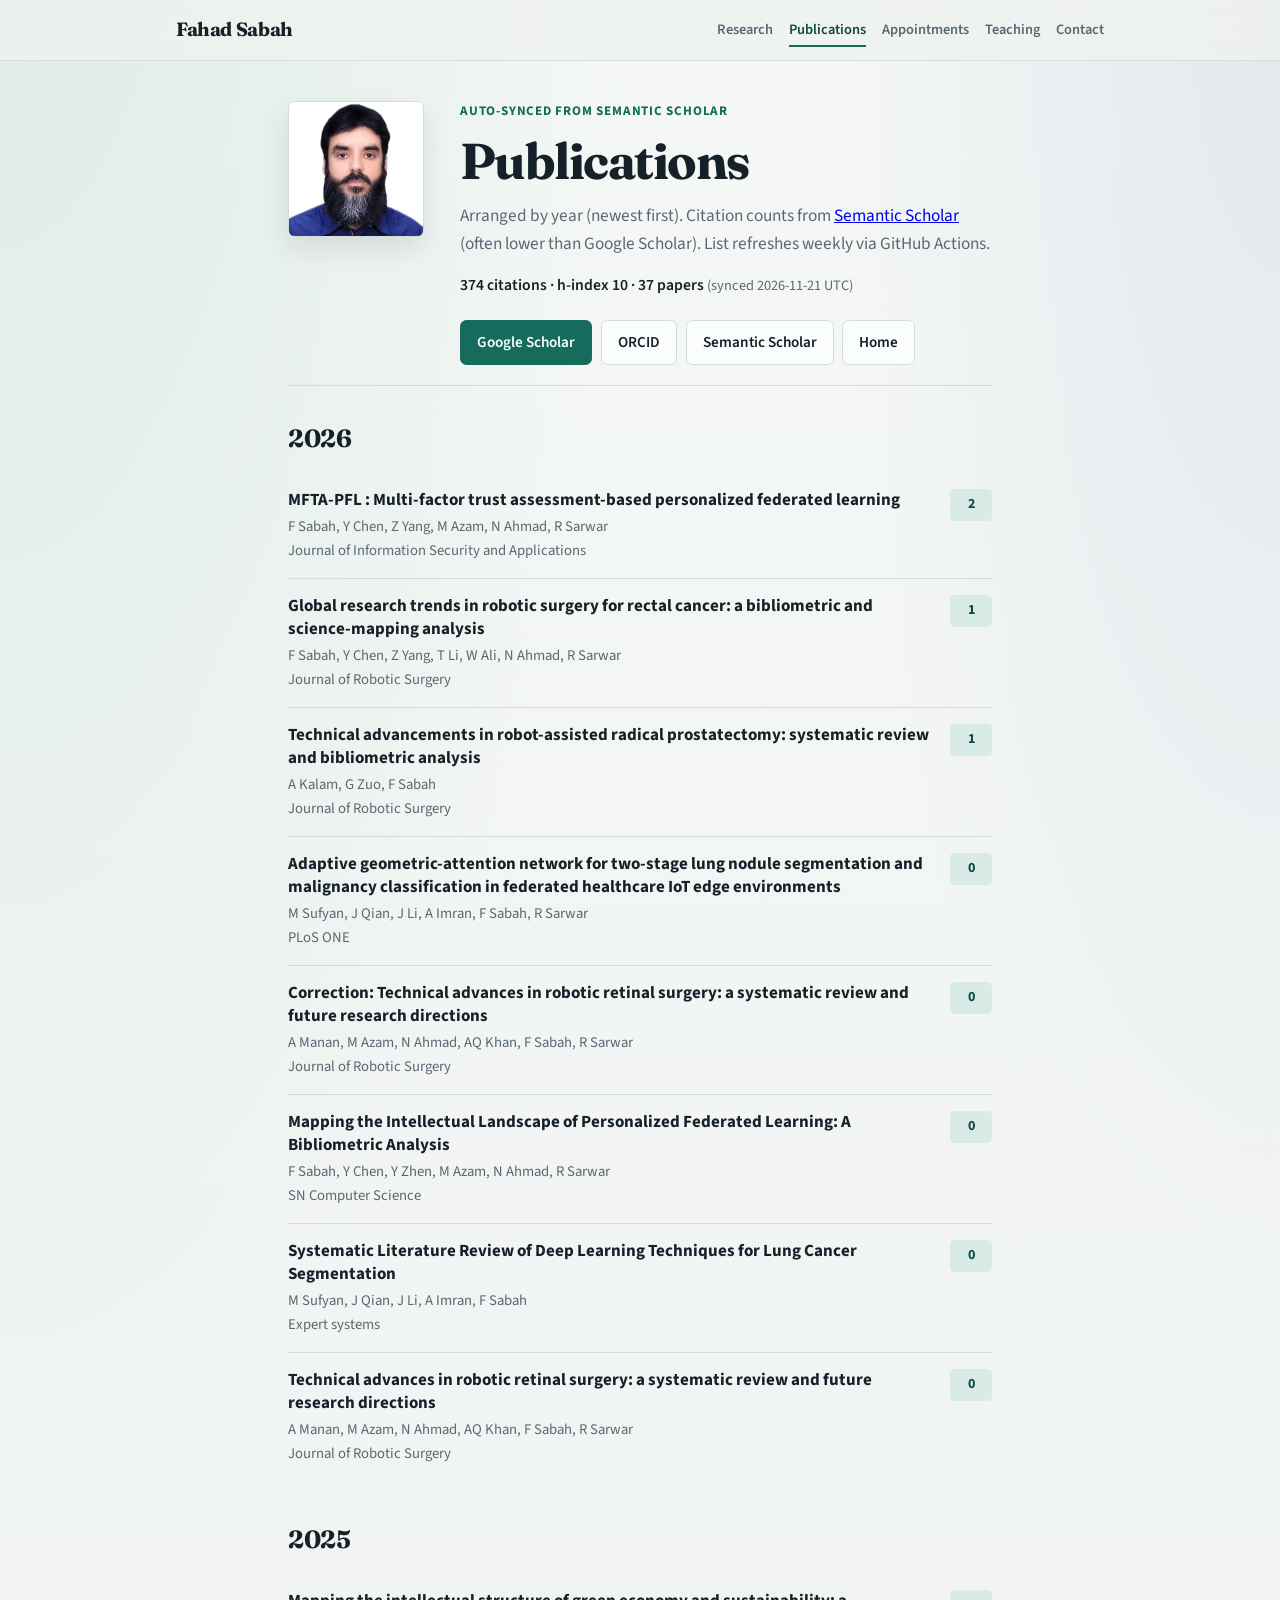
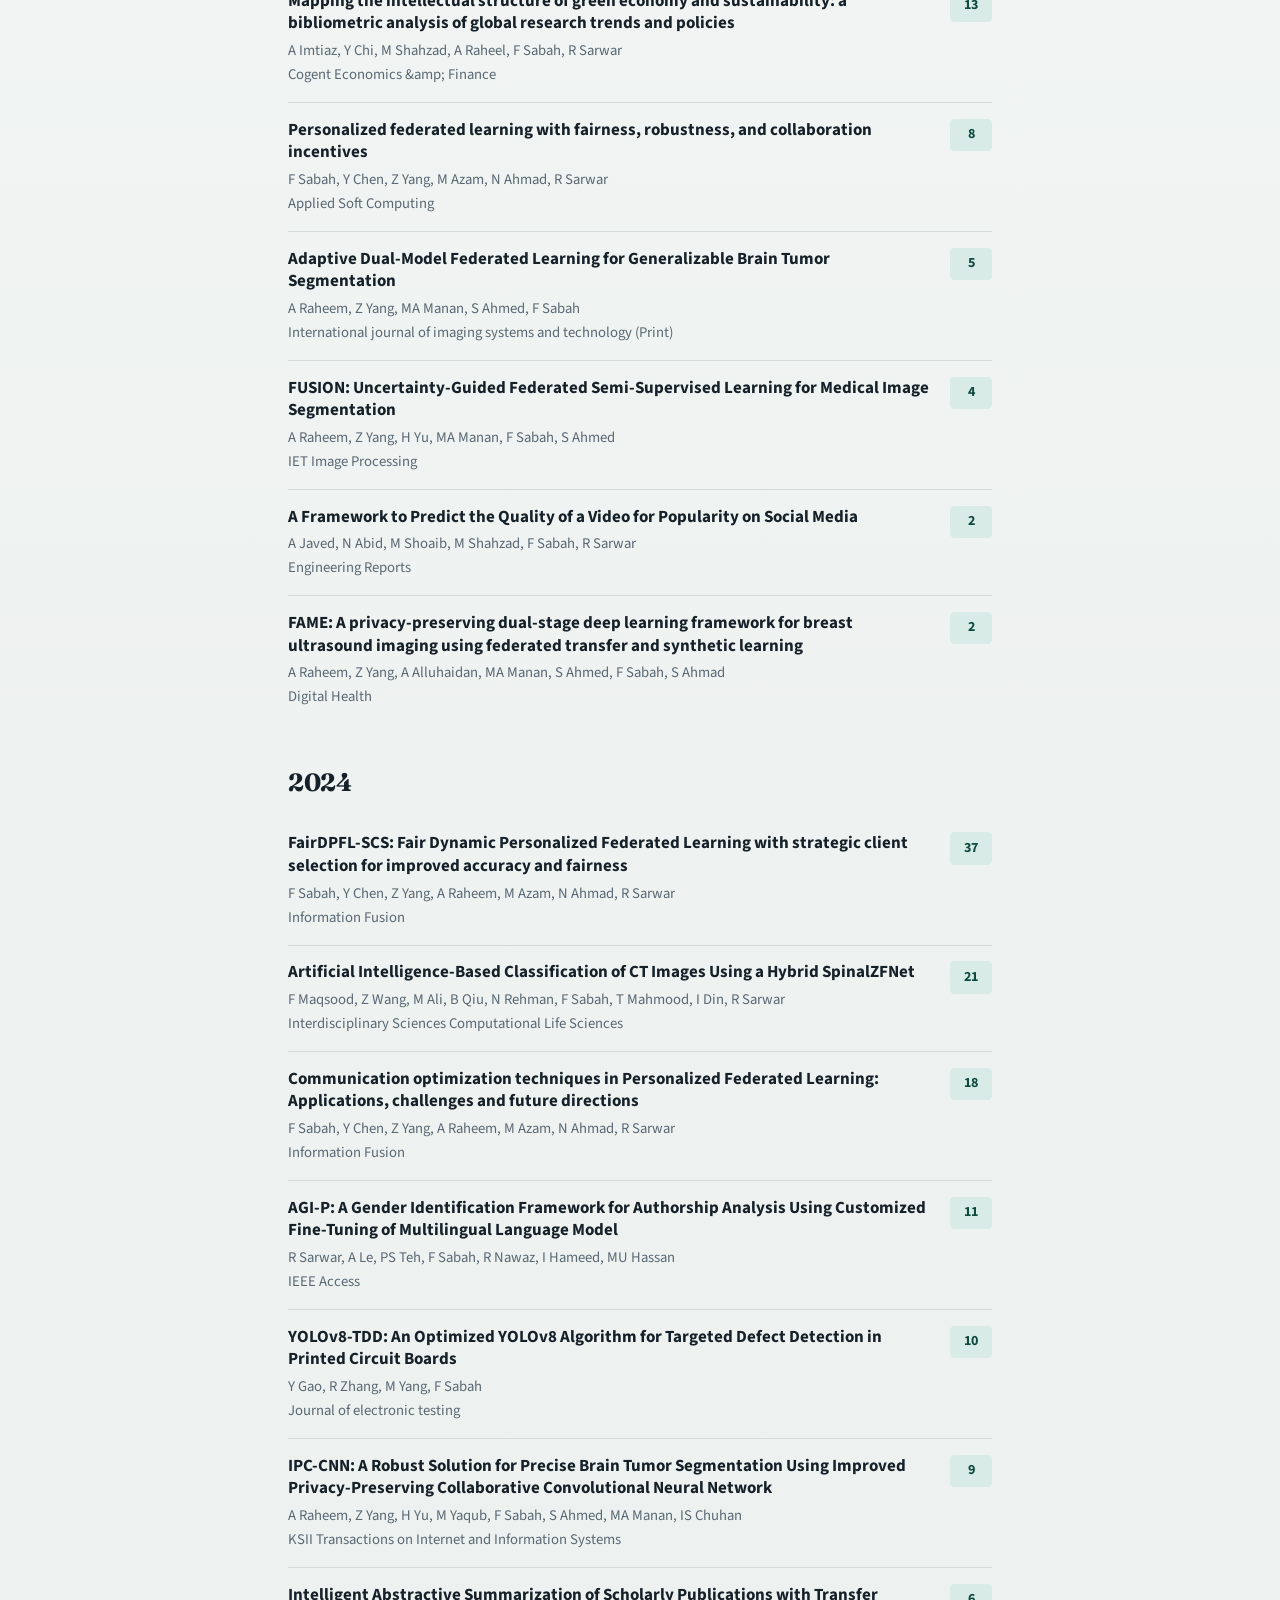
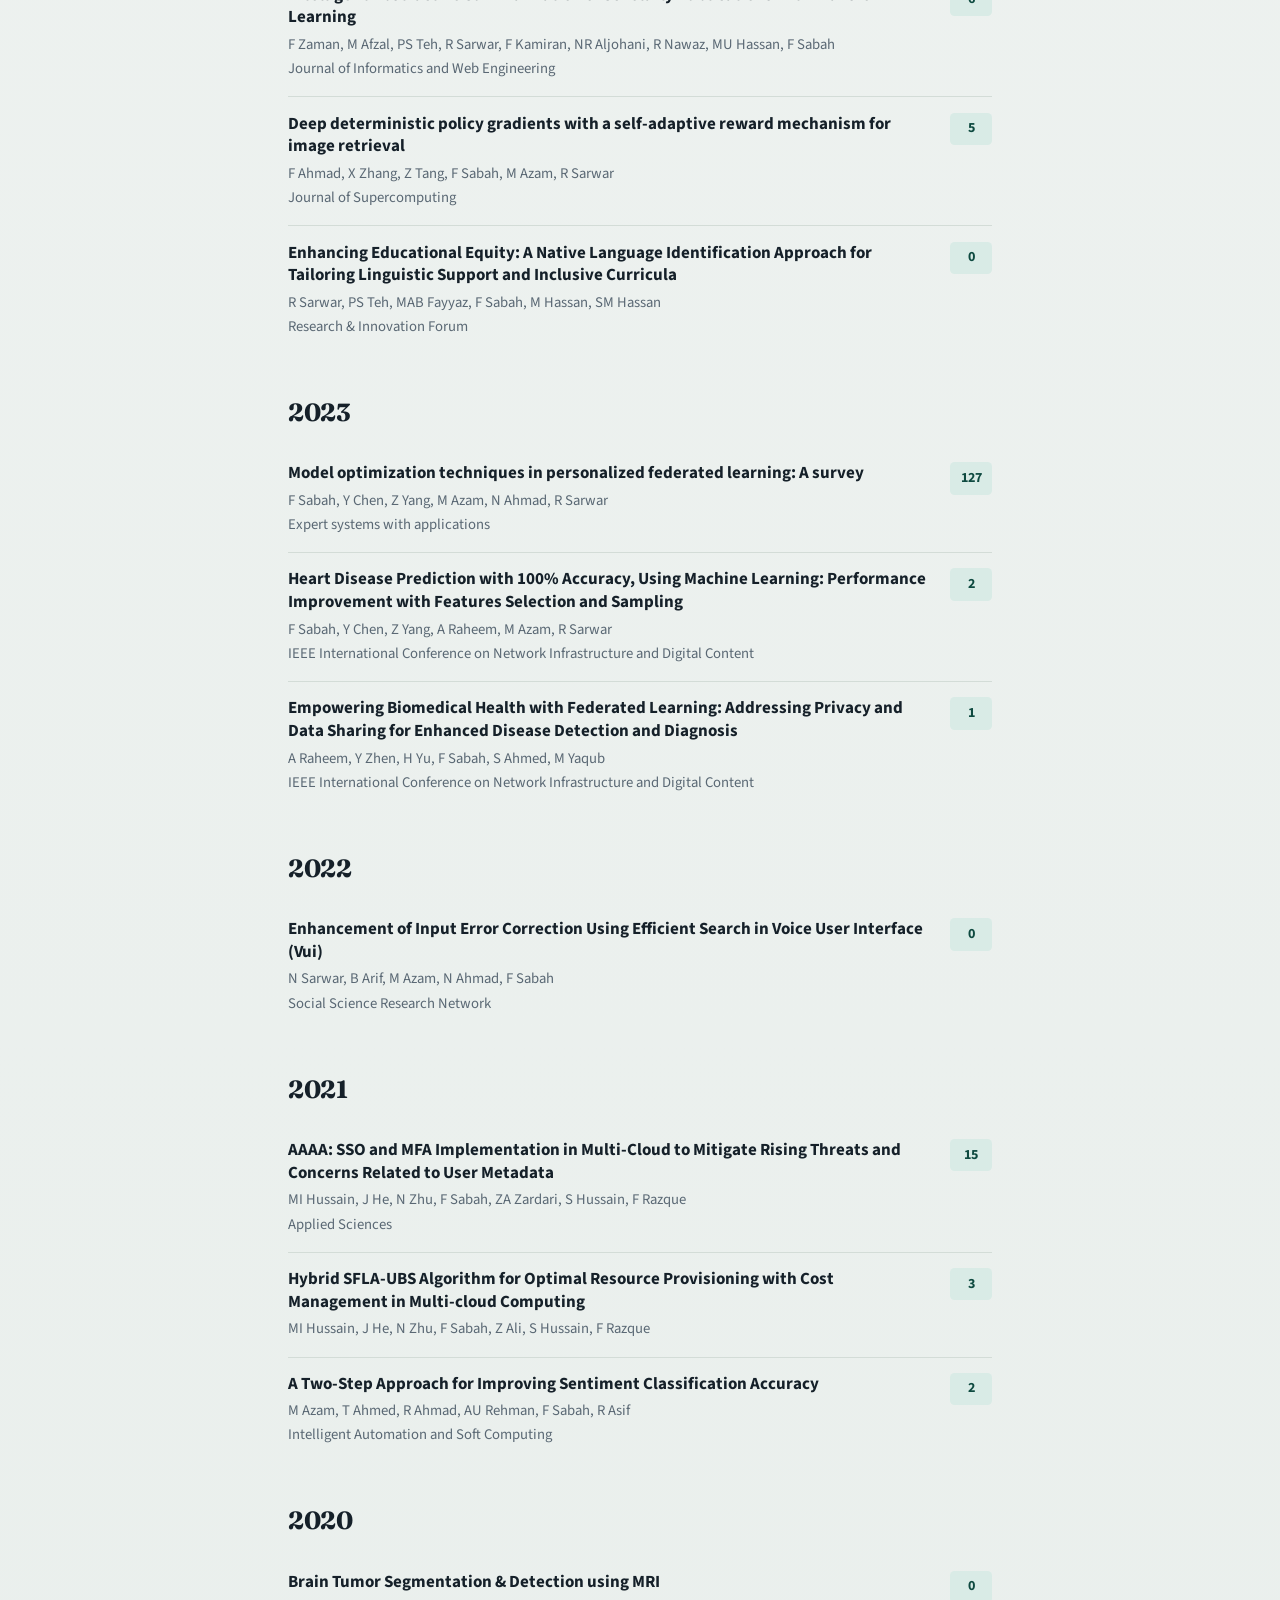
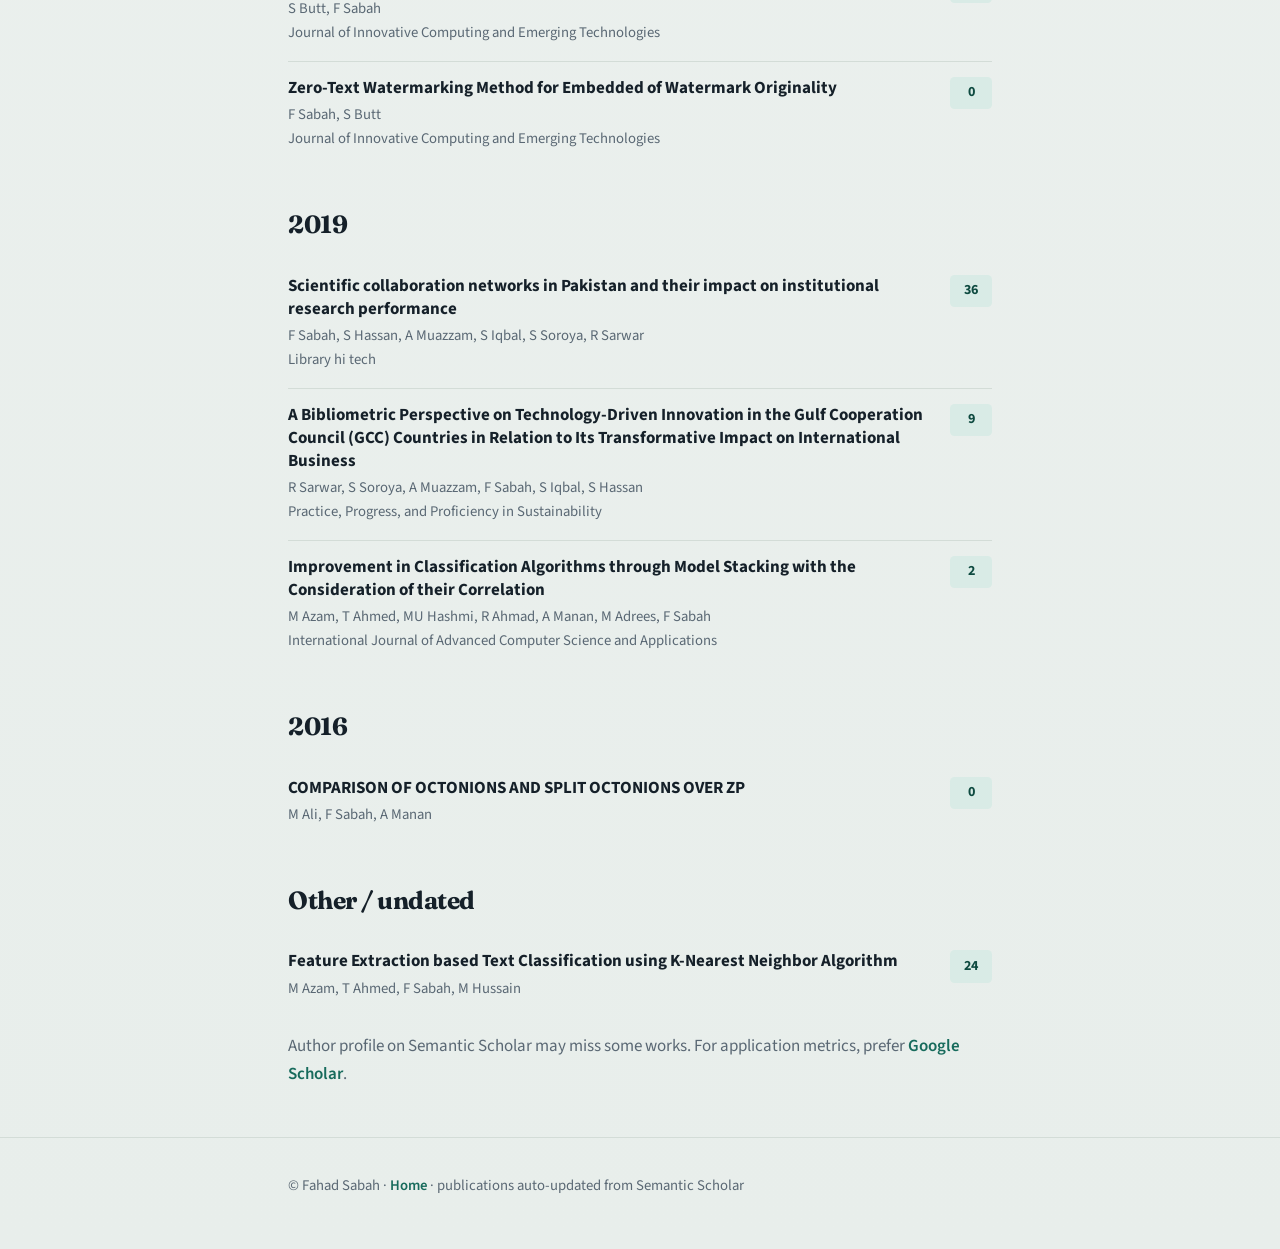
==== commit 7d6ab4a2: "Add Semantic Scholar sync for publications via weekly GitHub Action Co-authored-by: Cursor <cursorag" ====
--- a/publications.html
+++ b/publications.html
@@ -4,7 +4,7 @@
   <meta charset="utf-8" />
   <meta name="viewport" content="width=device-width, initial-scale=1" />
   <title>Publications — Fahad Sabah</title>
-  <meta name="description" content="Full publication list for Fahad Sabah, arranged by year." />
+  <meta name="description" content="Publication list for Fahad Sabah, synced from Semantic Scholar." />
   <link rel="preconnect" href="https://fonts.googleapis.com" />
   <link rel="preconnect" href="https://fonts.gstatic.com" crossorigin />
   <link href="https://fonts.googleapis.com/css2?family=Fraunces:opsz,wght@9..144,500;9..144,700&family=Source+Sans+3:wght@400;600;700&display=swap" rel="stylesheet" />
@@ -28,16 +28,18 @@
     <section class="wrap page-hero page-hero-with-photo">
       <img class="portrait" src="photo.jpg" width="180" height="180" alt="Portrait of Fahad Sabah" />
       <div>
-        <p class="eyebrow">Google Scholar record</p>
+        <p class="eyebrow">Auto-synced from Semantic Scholar</p>
         <h1>Publications</h1>
         <p class="lede">
-          Arranged by year (newest first). Citation counts from Google Scholar
-          (application snapshot; live counts may differ).
+          Arranged by year (newest first). Citation counts from
+          <a href="https://www.semanticscholar.org/author/152567681">Semantic Scholar</a>
+          (often lower than Google Scholar). List refreshes weekly via GitHub Actions.
         </p>
-        <p class="meta">566 citations · h-index 11 · i10-index 12 <span class="meta-note">(17 November 2026)</span></p>
+        <p class="meta">374 citations · h-index 10 · 37 papers <span class="meta-note">(synced 2026-11-21 UTC)</span></p>
         <div class="cta">
           <a class="btn primary" href="https://scholar.google.com/citations?user=o41wvoGBicEC">Google Scholar</a>
           <a class="btn" href="https://orcid.org/0000-0003-1558-2616">ORCID</a>
+          <a class="btn" href="https://www.semanticscholar.org/author/152567681">Semantic Scholar</a>
           <a class="btn" href="index.html">Home</a>
         </div>
       </div>
@@ -48,336 +50,328 @@
       <div class="year-block">
         <article class="pub-item">
           <div>
-            <span class="pub-title">MFTA-PFL: Multi-factor trust assessment-based personalized federated learning</span>
+            <span class="pub-title">MFTA-PFL : Multi-factor trust assessment-based personalized federated learning</span>
             <span class="pub-authors">F Sabah, Y Chen, Z Yang, M Azam, N Ahmad, R Sarwar</span>
-          <span class="pub-venue">Journal of Information Security and Applications 98, 104388</span>
-          </div>
-          <span class="cite" title="Cited by">4</span>
+            <span class="pub-venue">Journal of Information Security and Applications</span>
+          </div>
+          <span class="cite" title="Cited by (Semantic Scholar)">2</span>
+        </article>
+        <article class="pub-item">
+          <div>
+            <span class="pub-title">Global research trends in robotic surgery for rectal cancer: a bibliometric and science-mapping analysis</span>
+            <span class="pub-authors">F Sabah, Y Chen, Z Yang, T Li, W Ali, N Ahmad, R Sarwar</span>
+            <span class="pub-venue">Journal of Robotic Surgery</span>
+          </div>
+          <span class="cite" title="Cited by (Semantic Scholar)">1</span>
+        </article>
+        <article class="pub-item">
+          <div>
+            <span class="pub-title">Technical advancements in robot-assisted radical prostatectomy: systematic review and bibliometric analysis</span>
+            <span class="pub-authors">A Kalam, G Zuo, F Sabah</span>
+            <span class="pub-venue">Journal of Robotic Surgery</span>
+          </div>
+          <span class="cite" title="Cited by (Semantic Scholar)">1</span>
+        </article>
+        <article class="pub-item">
+          <div>
+            <span class="pub-title">Adaptive geometric-attention network for two-stage lung nodule segmentation and malignancy classification in federated healthcare IoT edge environments</span>
+            <span class="pub-authors">M Sufyan, J Qian, J Li, A Imran, F Sabah, R Sarwar</span>
+            <span class="pub-venue">PLoS ONE</span>
+          </div>
+          <span class="cite" title="Cited by (Semantic Scholar)">0</span>
+        </article>
+        <article class="pub-item">
+          <div>
+            <span class="pub-title">Correction: Technical advances in robotic retinal surgery: a systematic review and future research directions</span>
+            <span class="pub-authors">A Manan, M Azam, N Ahmad, AQ Khan, F Sabah, R Sarwar</span>
+            <span class="pub-venue">Journal of Robotic Surgery</span>
+          </div>
+          <span class="cite" title="Cited by (Semantic Scholar)">0</span>
         </article>
         <article class="pub-item">
           <div>
             <span class="pub-title">Mapping the Intellectual Landscape of Personalized Federated Learning: A Bibliometric Analysis</span>
             <span class="pub-authors">F Sabah, Y Chen, Y Zhen, M Azam, N Ahmad, R Sarwar</span>
-          <span class="pub-venue">SN Computer Science 7 (6), 650</span>
-          </div>
-          <span class="cite" title="Cited by">—</span>
+            <span class="pub-venue">SN Computer Science</span>
+          </div>
+          <span class="cite" title="Cited by (Semantic Scholar)">0</span>
         </article>
         <article class="pub-item">
           <div>
             <span class="pub-title">Systematic Literature Review of Deep Learning Techniques for Lung Cancer Segmentation</span>
             <span class="pub-authors">M Sufyan, J Qian, J Li, A Imran, F Sabah</span>
-          <span class="pub-venue">Expert Systems 43 (10), e70391</span>
-          </div>
-          <span class="cite" title="Cited by">1</span>
-        </article>
-        <article class="pub-item">
-          <div>
-            <span class="pub-title">Global research trends in robotic surgery for rectal cancer: a bibliometric and science-mapping analysis</span>
-            <span class="pub-authors">F Sabah, C Yuwen, Y Zhen, L Tong, W Ali, N Ahmad, R Sarwar</span>
-          <span class="pub-venue">Journal of Robotic Surgery 20 (1), 804</span>
-          </div>
-          <span class="cite" title="Cited by">1</span>
-        </article>
-        <article class="pub-item">
-          <div>
-            <span class="pub-title">Technical advancements in robot-assisted radical prostatectomy: systematic review and bibliometric analysis</span>
-            <span class="pub-authors">A Kalam, G Zuo, F Sabah</span>
-          <span class="pub-venue">Journal of Robotic Surgery 20 (1), 666</span>
-          </div>
-          <span class="cite" title="Cited by">1</span>
-        </article>
-        <article class="pub-item">
-          <div>
-            <span class="pub-title">Adaptive geometric-attention network for two-stage lung nodule segmentation and malignancy classification in federated healthcare IoT edge environments</span>
-            <span class="pub-authors">M Sufyan, J Qian, J Li, A Imran, F Sabah, R Sarwar</span>
-          <span class="pub-venue">PLoS One 21 (7), e0341096</span>
-          </div>
-          <span class="cite" title="Cited by">—</span>
-        </article>
-        <article class="pub-item">
-          <div>
-            <span class="pub-title">A Reproducible Simulation Benchmark for Perception-Informed Shared Control in OCT-Guided Retinal Microrobotics</span>
-            <span class="pub-authors">A Manan, M Azam, N Ahmad, W Ali, F Sabah, R Sarwar</span>
-          </div>
-          <span class="cite" title="Cited by">—</span>
+            <span class="pub-venue">Expert systems</span>
+          </div>
+          <span class="cite" title="Cited by (Semantic Scholar)">0</span>
         </article>
         <article class="pub-item">
           <div>
             <span class="pub-title">Technical advances in robotic retinal surgery: a systematic review and future research directions</span>
             <span class="pub-authors">A Manan, M Azam, N Ahmad, AQ Khan, F Sabah, R Sarwar</span>
-          <span class="pub-venue">Journal of Robotic Surgery 20 (1), 386</span>
-          </div>
-          <span class="cite" title="Cited by">—</span>
+            <span class="pub-venue">Journal of Robotic Surgery</span>
+          </div>
+          <span class="cite" title="Cited by (Semantic Scholar)">0</span>
         </article>
       </div>
       <h2>2025</h2>
+      <div class="year-block">
+        <article class="pub-item">
+          <div>
+            <span class="pub-title">Mapping the intellectual structure of green economy and sustainability: a bibliometric analysis of global research trends and policies</span>
+            <span class="pub-authors">A Imtiaz, Y Chi, M Shahzad, A Raheel, F Sabah, R Sarwar</span>
+            <span class="pub-venue">Cogent Economics &amp;amp; Finance</span>
+          </div>
+          <span class="cite" title="Cited by (Semantic Scholar)">13</span>
+        </article>
+        <article class="pub-item">
+          <div>
+            <span class="pub-title">Personalized federated learning with fairness, robustness, and collaboration incentives</span>
+            <span class="pub-authors">F Sabah, Y Chen, Z Yang, M Azam, N Ahmad, R Sarwar</span>
+            <span class="pub-venue">Applied Soft Computing</span>
+          </div>
+          <span class="cite" title="Cited by (Semantic Scholar)">8</span>
+        </article>
+        <article class="pub-item">
+          <div>
+            <span class="pub-title">Adaptive Dual‐Model Federated Learning for Generalizable Brain Tumor Segmentation</span>
+            <span class="pub-authors">A Raheem, Z Yang, MA Manan, S Ahmed, F Sabah</span>
+            <span class="pub-venue">International journal of imaging systems and technology (Print)</span>
+          </div>
+          <span class="cite" title="Cited by (Semantic Scholar)">5</span>
+        </article>
+        <article class="pub-item">
+          <div>
+            <span class="pub-title">FUSION: Uncertainty-Guided Federated Semi-Supervised Learning for Medical Image Segmentation</span>
+            <span class="pub-authors">A Raheem, Z Yang, H Yu, MA Manan, F Sabah, S Ahmed</span>
+            <span class="pub-venue">IET Image Processing</span>
+          </div>
+          <span class="cite" title="Cited by (Semantic Scholar)">4</span>
+        </article>
+        <article class="pub-item">
+          <div>
+            <span class="pub-title">A Framework to Predict the Quality of a Video for Popularity on Social Media</span>
+            <span class="pub-authors">A Javed, N Abid, M Shoaib, M Shahzad, F Sabah, R Sarwar</span>
+            <span class="pub-venue">Engineering Reports</span>
+          </div>
+          <span class="cite" title="Cited by (Semantic Scholar)">2</span>
+        </article>
+        <article class="pub-item">
+          <div>
+            <span class="pub-title">FAME: A privacy-preserving dual-stage deep learning framework for breast ultrasound imaging using federated transfer and synthetic learning</span>
+            <span class="pub-authors">A Raheem, Z Yang, A Alluhaidan, MA Manan, S Ahmed, F Sabah, S Ahmad</span>
+            <span class="pub-venue">Digital Health</span>
+          </div>
+          <span class="cite" title="Cited by (Semantic Scholar)">2</span>
+        </article>
+      </div>
+      <h2>2024</h2>
       <div class="year-block">
         <article class="pub-item">
           <div>
             <span class="pub-title">FairDPFL-SCS: Fair Dynamic Personalized Federated Learning with strategic client selection for improved accuracy and fairness</span>
             <span class="pub-authors">F Sabah, Y Chen, Z Yang, A Raheem, M Azam, N Ahmad, R Sarwar</span>
-          <span class="pub-venue">Information Fusion 115, 102756</span>
-          </div>
-          <span class="cite" title="Cited by">49</span>
+            <span class="pub-venue">Information Fusion</span>
+          </div>
+          <span class="cite" title="Cited by (Semantic Scholar)">37</span>
+        </article>
+        <article class="pub-item">
+          <div>
+            <span class="pub-title">Artificial Intelligence-Based Classification of CT Images Using a Hybrid SpinalZFNet</span>
+            <span class="pub-authors">F Maqsood, Z Wang, M Ali, B Qiu, N Rehman, F Sabah, T Mahmood, I Din, R Sarwar</span>
+            <span class="pub-venue">Interdisciplinary Sciences Computational Life Sciences</span>
+          </div>
+          <span class="cite" title="Cited by (Semantic Scholar)">21</span>
         </article>
         <article class="pub-item">
           <div>
             <span class="pub-title">Communication optimization techniques in Personalized Federated Learning: Applications, challenges and future directions</span>
             <span class="pub-authors">F Sabah, Y Chen, Z Yang, A Raheem, M Azam, N Ahmad, R Sarwar</span>
-          <span class="pub-venue">Information Fusion 117, 102834</span>
-          </div>
-          <span class="cite" title="Cited by">22</span>
-        </article>
-        <article class="pub-item">
-          <div>
-            <span class="pub-title">Personalized federated learning with fairness, robustness, and collaboration incentives</span>
-            <span class="pub-authors">F Sabah, Y Chen, Z Yang, M Azam, N Ahmad, R Sarwar</span>
-          <span class="pub-venue">Applied Soft Computing, 113610</span>
-          </div>
-          <span class="cite" title="Cited by">9</span>
+            <span class="pub-venue">Information Fusion</span>
+          </div>
+          <span class="cite" title="Cited by (Semantic Scholar)">18</span>
+        </article>
+        <article class="pub-item">
+          <div>
+            <span class="pub-title">AGI-P: A Gender Identification Framework for Authorship Analysis Using Customized Fine-Tuning of Multilingual Language Model</span>
+            <span class="pub-authors">R Sarwar, A Le, PS Teh, F Sabah, R Nawaz, I Hameed, MU Hassan</span>
+            <span class="pub-venue">IEEE Access</span>
+          </div>
+          <span class="cite" title="Cited by (Semantic Scholar)">11</span>
+        </article>
+        <article class="pub-item">
+          <div>
+            <span class="pub-title">YOLOv8-TDD: An Optimized YOLOv8 Algorithm for Targeted Defect Detection in Printed Circuit Boards</span>
+            <span class="pub-authors">Y Gao, R Zhang, M Yang, F Sabah</span>
+            <span class="pub-venue">Journal of electronic testing</span>
+          </div>
+          <span class="cite" title="Cited by (Semantic Scholar)">10</span>
+        </article>
+        <article class="pub-item">
+          <div>
+            <span class="pub-title">IPC-CNN: A Robust Solution for Precise Brain Tumor Segmentation Using Improved Privacy-Preserving Collaborative Convolutional Neural Network</span>
+            <span class="pub-authors">A Raheem, Z Yang, H Yu, M Yaqub, F Sabah, S Ahmed, MA Manan, IS Chuhan</span>
+            <span class="pub-venue">KSII Transactions on Internet and Information Systems</span>
+          </div>
+          <span class="cite" title="Cited by (Semantic Scholar)">9</span>
+        </article>
+        <article class="pub-item">
+          <div>
+            <span class="pub-title">Intelligent Abstractive Summarization of Scholarly Publications with Transfer Learning</span>
+            <span class="pub-authors">F Zaman, M Afzal, PS Teh, R Sarwar, F Kamiran, NR Aljohani, R Nawaz, MU Hassan, F Sabah</span>
+            <span class="pub-venue">Journal of Informatics and Web Engineering</span>
+          </div>
+          <span class="cite" title="Cited by (Semantic Scholar)">6</span>
         </article>
         <article class="pub-item">
           <div>
             <span class="pub-title">Deep deterministic policy gradients with a self-adaptive reward mechanism for image retrieval</span>
             <span class="pub-authors">F Ahmad, X Zhang, Z Tang, F Sabah, M Azam, R Sarwar</span>
-          <span class="pub-venue">The Journal of Supercomputing 81 (1), 336</span>
-          </div>
-          <span class="cite" title="Cited by">10</span>
-        </article>
-        <article class="pub-item">
-          <div>
-            <span class="pub-title">Adaptive Dual-Model Federated Learning for Generalizable Brain Tumor Segmentation</span>
-            <span class="pub-authors">A Raheem, Z Yang, MA Manan, S Ahmed, F Sabah</span>
-          <span class="pub-venue">International Journal of Imaging Systems and Technology 35 (6), e70223</span>
-          </div>
-          <span class="cite" title="Cited by">7</span>
-        </article>
-        <article class="pub-item">
-          <div>
-            <span class="pub-title">FUSION: Uncertainty-Guided Federated Semi-Supervised Learning for Medical Image Segmentation</span>
-            <span class="pub-authors">A Raheem, Z Yang, H Yu, MA Manan, F Sabah, S Ahmed</span>
-          <span class="pub-venue">IET Image Processing 19 (1), e70147</span>
-          </div>
-          <span class="cite" title="Cited by">6</span>
-        </article>
-        <article class="pub-item">
-          <div>
-            <span class="pub-title">FAME: A privacy-preserving dual-stage deep learning framework for breast ultrasound imaging using federated transfer and synthetic learning</span>
-            <span class="pub-authors">A Raheem, Z Yang, AS Alluhaidan, MA Manan, S Ahmed, F Sabah, et al.</span>
-          <span class="pub-venue">Digital Health 11, 20552076251390564</span>
-          </div>
-          <span class="cite" title="Cited by">3</span>
-        </article>
-        <article class="pub-item">
-          <div>
-            <span class="pub-title">Mapping the intellectual structure of green economy and sustainability: a bibliometric analysis of global research trends and policies</span>
-            <span class="pub-authors">A Imtiaz, C Yuanying, MF Shahzad, A Raheel, F Sabah, R Sarwar</span>
-          <span class="pub-venue">Cogent Economics &amp; Finance 13 (1), 2507135</span>
-          </div>
-          <span class="cite" title="Cited by">17</span>
-        </article>
-        <article class="pub-item">
-          <div>
-            <span class="pub-title">A Framework to Predict the Quality of a Video for Popularity on Social Media</span>
-            <span class="pub-authors">A Javed, N Abid, M Shoaib, MF Shahzad, F Sabah, R Sarwar</span>
-          <span class="pub-venue">Engineering Reports 7 (6), e70250</span>
-          </div>
-          <span class="cite" title="Cited by">6</span>
-        </article>
-      </div>
-      <h2>2024</h2>
+            <span class="pub-venue">Journal of Supercomputing</span>
+          </div>
+          <span class="cite" title="Cited by (Semantic Scholar)">5</span>
+        </article>
+        <article class="pub-item">
+          <div>
+            <span class="pub-title">Enhancing Educational Equity: A Native Language Identification Approach for Tailoring Linguistic Support and Inclusive Curricula</span>
+            <span class="pub-authors">R Sarwar, PS Teh, MAB Fayyaz, F Sabah, M Hassan, SM Hassan</span>
+            <span class="pub-venue">Research &amp; Innovation Forum</span>
+          </div>
+          <span class="cite" title="Cited by (Semantic Scholar)">0</span>
+        </article>
+      </div>
+      <h2>2023</h2>
       <div class="year-block">
         <article class="pub-item">
           <div>
             <span class="pub-title">Model optimization techniques in personalized federated learning: A survey</span>
             <span class="pub-authors">F Sabah, Y Chen, Z Yang, M Azam, N Ahmad, R Sarwar</span>
-          <span class="pub-venue">Expert Systems with Applications 243, 122874</span>
-          </div>
-          <span class="cite" title="Cited by">164</span>
-        </article>
-        <article class="pub-item">
-          <div>
-            <span class="pub-title">Artificial intelligence-based classification of CT images using a Hybrid SpinalZFNet</span>
-            <span class="pub-authors">F Maqsood, W Zhenfei, MM Ali, B Qiu, NU Rehman, F Sabah, T Mahmood, et al.</span>
-          <span class="pub-venue">Interdisciplinary Sciences: Computational Life Sciences 16 (4), 907-925</span>
-          </div>
-          <span class="cite" title="Cited by">30</span>
-        </article>
-        <article class="pub-item">
-          <div>
-            <span class="pub-title">YOLOv8-TDD: An optimized YOLOv8 algorithm for targeted defect detection in printed circuit boards</span>
-            <span class="pub-authors">G Yunpeng, Z Rui, Y Mingxu, F Sabah</span>
-          <span class="pub-venue">Journal of Electronic Testing 40 (5), 645-656</span>
-          </div>
-          <span class="cite" title="Cited by">20</span>
-        </article>
-        <article class="pub-item">
-          <div>
-            <span class="pub-title">AGI-P: A gender identification framework for authorship analysis using customized fine-tuning of multilingual language model</span>
-            <span class="pub-authors">R Sarwar, PS Teh, F Sabah, R Nawaz, IA Hameed, MU Hassan</span>
-          <span class="pub-venue">IEEE Access 12, 15399-15409</span>
-          </div>
-          <span class="cite" title="Cited by">16</span>
-        </article>
-        <article class="pub-item">
-          <div>
-            <span class="pub-title">IPC-CNN: A Robust Solution for Precise Brain Tumor Segmentation Using Improved Privacy-Preserving Collaborative Convolutional Neural Network</span>
-            <span class="pub-authors">A Raheem, Z Yang, H Yu, M Yaqub, F Sabah, S Ahmed, MA Manan, et al.</span>
-          <span class="pub-venue">KSII Transactions on Internet &amp; Information Systems 18 (9), 2589</span>
-          </div>
-          <span class="cite" title="Cited by">8</span>
-        </article>
-        <article class="pub-item">
-          <div>
-            <span class="pub-title">Intelligent abstractive summarization of scholarly publications with transfer learning</span>
-            <span class="pub-authors">F Zaman, M Afzal, PS Teh, R Sarwar, F Kamiran, NR Aljohani, et al.</span>
-          <span class="pub-venue">Journal of Informatics and Web Engineering 3 (3), 256-270</span>
-          </div>
-          <span class="cite" title="Cited by">6</span>
-        </article>
-        <article class="pub-item">
-          <div>
-            <span class="pub-title">PFed-TG: A Personalized Federated Learning Framework for Text Generation</span>
-            <span class="pub-authors">S Noor, M Azam, F Sabah, F Nasim, K Ayub, K Parvaiz</span>
-          <span class="pub-venue">Journal of Computing &amp; Biomedical Informatics 7 (02)</span>
-          </div>
-          <span class="cite" title="Cited by">1</span>
-        </article>
-        <article class="pub-item">
-          <div>
-            <span class="pub-title">Enhancing Educational Equity: A Native Language Identification Approach for Tailoring Linguistic Support and Inclusive Curricula</span>
-            <span class="pub-authors">R Sarwar, PS Teh, MAB Fayyaz, F Sabah, MU Hassan, SM Hassan</span>
-          <span class="pub-venue">The International Research &amp; Innovation Forum, 213-239</span>
-          </div>
-          <span class="cite" title="Cited by">—</span>
-        </article>
-      </div>
-      <h2>2023</h2>
-      <div class="year-block">
-        <article class="pub-item">
-          <div>
-            <span class="pub-title">Heart disease prediction with 100% accuracy, using machine learning: Performance improvement with features selection and sampling</span>
+            <span class="pub-venue">Expert systems with applications</span>
+          </div>
+          <span class="cite" title="Cited by (Semantic Scholar)">127</span>
+        </article>
+        <article class="pub-item">
+          <div>
+            <span class="pub-title">Heart Disease Prediction with 100% Accuracy, Using Machine Learning: Performance Improvement with Features Selection and Sampling</span>
             <span class="pub-authors">F Sabah, Y Chen, Z Yang, A Raheem, M Azam, R Sarwar</span>
-          <span class="pub-venue">2023 8th IEEE International Conference on Network Intelligence and Digital Content</span>
-          </div>
-          <span class="cite" title="Cited by">5</span>
+            <span class="pub-venue">IEEE International Conference on Network Infrastructure and Digital Content</span>
+          </div>
+          <span class="cite" title="Cited by (Semantic Scholar)">2</span>
         </article>
         <article class="pub-item">
           <div>
             <span class="pub-title">Empowering Biomedical Health with Federated Learning: Addressing Privacy and Data Sharing for Enhanced Disease Detection and Diagnosis</span>
             <span class="pub-authors">A Raheem, Y Zhen, H Yu, F Sabah, S Ahmed, M Yaqub</span>
-          <span class="pub-venue">2023 8th IEEE International Conference on Network Intelligence and Digital Content</span>
-          </div>
-          <span class="cite" title="Cited by">3</span>
-        </article>
-        <article class="pub-item">
-          <div>
-            <span class="pub-title">Homogenous ensemble boosting approach to improve the consistency in the accuracy of text data classification</span>
-            <span class="pub-authors">M Azam, F Sabah, A Raheem, N Ahmad, D Irfan, R Sarwar</span>
-          </div>
-          <span class="cite" title="Cited by">1</span>
+            <span class="pub-venue">IEEE International Conference on Network Infrastructure and Digital Content</span>
+          </div>
+          <span class="cite" title="Cited by (Semantic Scholar)">1</span>
+        </article>
+      </div>
+      <h2>2022</h2>
+      <div class="year-block">
+        <article class="pub-item">
+          <div>
+            <span class="pub-title">Enhancement of Input Error Correction Using Efficient Search in Voice User Interface (Vui)</span>
+            <span class="pub-authors">N Sarwar, B Arif, M Azam, N Ahmad, F Sabah</span>
+            <span class="pub-venue">Social Science Research Network</span>
+          </div>
+          <span class="cite" title="Cited by (Semantic Scholar)">0</span>
         </article>
       </div>
       <h2>2021</h2>
       <div class="year-block">
         <article class="pub-item">
           <div>
-            <span class="pub-title">AAAA: SSO and MFA implementation in multi-cloud to mitigate rising threats and concerns related to user metadata</span>
+            <span class="pub-title">AAAA: SSO and MFA Implementation in Multi-Cloud to Mitigate Rising Threats and Concerns Related to User Metadata</span>
             <span class="pub-authors">MI Hussain, J He, N Zhu, F Sabah, ZA Zardari, S Hussain, F Razque</span>
-          <span class="pub-venue">Applied Sciences 11 (7), 3012</span>
-          </div>
-          <span class="cite" title="Cited by">36</span>
-        </article>
-        <article class="pub-item">
-          <div>
-            <span class="pub-title">Hybrid SFLA-UBS algorithm for optimal resource provisioning with cost management in multi-cloud computing</span>
-            <span class="pub-authors">MI Hussain, JS He, N Zhu, F Sabah, ZA Zardari, S Hussain, F Razque</span>
-          <span class="pub-venue">International Journal of Advanced Computer Science and Applications 12 (4)</span>
-          </div>
-          <span class="cite" title="Cited by">6</span>
-        </article>
-        <article class="pub-item">
-          <div>
-            <span class="pub-title">A two-step approach for improving sentiment classification accuracy</span>
-            <span class="pub-authors">M Azam, T Ahmed, R Ahmad, AU Rehman, F Sabah, RM Asif</span>
-          <span class="pub-venue">Intelligent Automation and Soft Computing 30 (3), 853-867</span>
-          </div>
-          <span class="cite" title="Cited by">6</span>
+            <span class="pub-venue">Applied Sciences</span>
+          </div>
+          <span class="cite" title="Cited by (Semantic Scholar)">15</span>
+        </article>
+        <article class="pub-item">
+          <div>
+            <span class="pub-title">Hybrid SFLA-UBS Algorithm for Optimal Resource Provisioning with Cost Management in Multi-cloud Computing</span>
+            <span class="pub-authors">MI Hussain, J He, N Zhu, F Sabah, Z Ali, S Hussain, F Razque</span>
+          </div>
+          <span class="cite" title="Cited by (Semantic Scholar)">3</span>
+        </article>
+        <article class="pub-item">
+          <div>
+            <span class="pub-title">A Two-Step Approach for Improving Sentiment Classification Accuracy</span>
+            <span class="pub-authors">M Azam, T Ahmed, R Ahmad, AU Rehman, F Sabah, R Asif</span>
+            <span class="pub-venue">Intelligent Automation and Soft Computing</span>
+          </div>
+          <span class="cite" title="Cited by (Semantic Scholar)">2</span>
         </article>
       </div>
       <h2>2020</h2>
       <div class="year-block">
+        <article class="pub-item">
+          <div>
+            <span class="pub-title">Brain Tumor Segmentation &amp; Detection using MRI</span>
+            <span class="pub-authors">S Butt, F Sabah</span>
+            <span class="pub-venue">Journal of Innovative Computing and Emerging Technologies</span>
+          </div>
+          <span class="cite" title="Cited by (Semantic Scholar)">0</span>
+        </article>
         <article class="pub-item">
           <div>
             <span class="pub-title">Zero-Text Watermarking Method for Embedded of Watermark Originality</span>
             <span class="pub-authors">F Sabah, S Butt</span>
-          <span class="pub-venue">Journal of Innovative Computing and Emerging Technologies</span>
-          </div>
-          <span class="cite" title="Cited by">—</span>
+            <span class="pub-venue">Journal of Innovative Computing and Emerging Technologies</span>
+          </div>
+          <span class="cite" title="Cited by (Semantic Scholar)">0</span>
         </article>
       </div>
       <h2>2019</h2>
       <div class="year-block">
         <article class="pub-item">
           <div>
-            <span class="pub-title">Scientific collaboration networks in Pakistan and their impact on institutional research performance: A case study based on Scopus publications</span>
-            <span class="pub-authors">F Sabah, SU Hassan, A Muazzam, S Iqbal, SH Soroya, R Sarwar</span>
-          <span class="pub-venue">Library Hi Tech 37 (1), 19-29</span>
-          </div>
-          <span class="cite" title="Cited by">67</span>
-        </article>
-        <article class="pub-item">
-          <div>
-            <span class="pub-title">A bibliometric perspective on technology-driven innovation in the Gulf Cooperation Council (GCC) countries in relation to its transformative impact on international business</span>
-            <span class="pub-authors">R Sarwar, SH Soroya, A Muazzam, F Sabah, S Iqbal, SU Hassan</span>
-          <span class="pub-venue">Technology-driven innovation in Gulf Cooperation Council (GCC) countries …</span>
-          </div>
-          <span class="cite" title="Cited by">13</span>
-        </article>
-        <article class="pub-item">
-          <div>
-            <span class="pub-title">Improvement in classification algorithms through model stacking with the consideration of their correlation</span>
+            <span class="pub-title">Scientific collaboration networks in Pakistan and their impact on institutional research performance</span>
+            <span class="pub-authors">F Sabah, S Hassan, A Muazzam, S Iqbal, S Soroya, R Sarwar</span>
+            <span class="pub-venue">Library hi tech</span>
+          </div>
+          <span class="cite" title="Cited by (Semantic Scholar)">36</span>
+        </article>
+        <article class="pub-item">
+          <div>
+            <span class="pub-title">A Bibliometric Perspective on Technology-Driven Innovation in the Gulf Cooperation Council (GCC) Countries in Relation to Its Transformative Impact on International Business</span>
+            <span class="pub-authors">R Sarwar, S Soroya, A Muazzam, F Sabah, S Iqbal, S Hassan</span>
+            <span class="pub-venue">Practice, Progress, and Proficiency in Sustainability</span>
+          </div>
+          <span class="cite" title="Cited by (Semantic Scholar)">9</span>
+        </article>
+        <article class="pub-item">
+          <div>
+            <span class="pub-title">Improvement in Classification Algorithms through Model Stacking with the Consideration of their Correlation</span>
             <span class="pub-authors">M Azam, T Ahmed, MU Hashmi, R Ahmad, A Manan, M Adrees, F Sabah</span>
-          <span class="pub-venue">IJACSA International Journal of Advanced Computer Science and Applications</span>
-          </div>
-          <span class="cite" title="Cited by">4</span>
-        </article>
-      </div>
-      <h2>2018</h2>
-      <div class="year-block">
-        <article class="pub-item">
-          <div>
-            <span class="pub-title">Feature extraction based text classification using k-nearest neighbor algorithm</span>
-            <span class="pub-authors">M Azam, T Ahmed, F Sabah, MI Hussain</span>
-          <span class="pub-venue">IJCSNS Int. J. Comput. Sci. Netw. Secur 18 (12), 95-101</span>
-          </div>
-          <span class="cite" title="Cited by">45</span>
+            <span class="pub-venue">International Journal of Advanced Computer Science and Applications</span>
+          </div>
+          <span class="cite" title="Cited by (Semantic Scholar)">2</span>
         </article>
       </div>
       <h2>2016</h2>
       <div class="year-block">
         <article class="pub-item">
           <div>
-            <span class="pub-title">Comparison of octonions and split octonions over ZP</span>
+            <span class="pub-title">COMPARISON OF OCTONIONS AND SPLIT OCTONIONS OVER ZP</span>
             <span class="pub-authors">M Ali, F Sabah, A Manan</span>
-          <span class="pub-venue">PONTE International Journal of Science and Research 72 (8)</span>
-          </div>
-          <span class="cite" title="Cited by">—</span>
-        </article>
-      </div>
-      <h2>Other / preprint</h2>
-      <div class="year-block">
-        <article class="pub-item">
-          <div>
-            <span class="pub-title">Enhancement of Input Error Correction Using Efficient Search in Voice User Interface (VUI)</span>
-            <span class="pub-authors">N Sarwar, B Arif, DM Azam, N Ahmad, F Sabah</span>
-          <span class="pub-venue">Available at SSRN 4181214</span>
-          </div>
-          <span class="cite" title="Cited by">—</span>
+          </div>
+          <span class="cite" title="Cited by (Semantic Scholar)">0</span>
+        </article>
+      </div>
+      <h2>Other / undated</h2>
+      <div class="year-block">
+        <article class="pub-item">
+          <div>
+            <span class="pub-title">Feature Extraction based Text Classification using K-Nearest Neighbor Algorithm</span>
+            <span class="pub-authors">M Azam, T Ahmed, F Sabah, M Hussain</span>
+          </div>
+          <span class="cite" title="Cited by (Semantic Scholar)">24</span>
         </article>
       </div>
       <p class="more">
-        For the latest citation counts, see
+        Author profile on Semantic Scholar may miss some works.
+        For application metrics, prefer
         <a href="https://scholar.google.com/citations?user=o41wvoGBicEC">Google Scholar</a>.
       </p>
     </section>
@@ -385,7 +379,7 @@
 
   <footer class="site-footer">
     <div class="wrap">
-      <p>© Fahad Sabah · <a href="index.html">Home</a></p>
+      <p>© Fahad Sabah · <a href="index.html">Home</a> · publications auto-updated from Semantic Scholar</p>
     </div>
   </footer>
 </body>
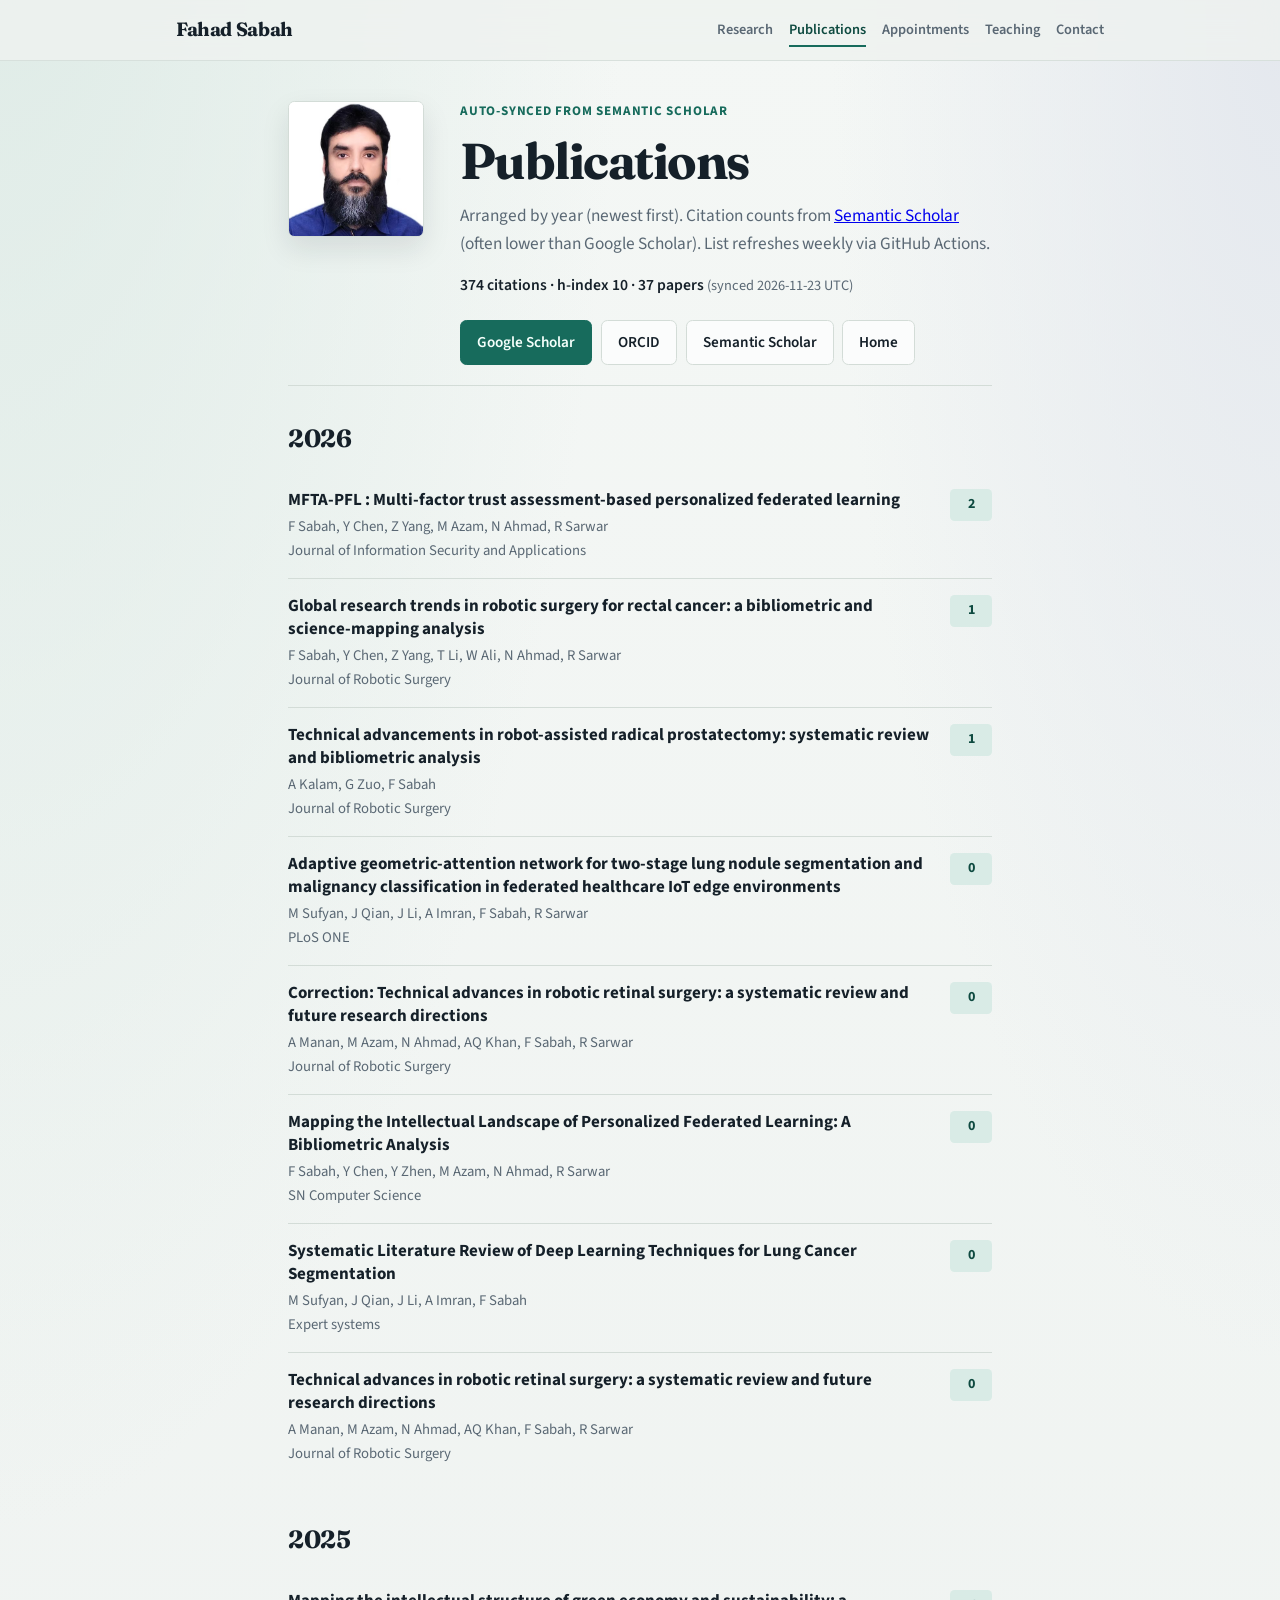
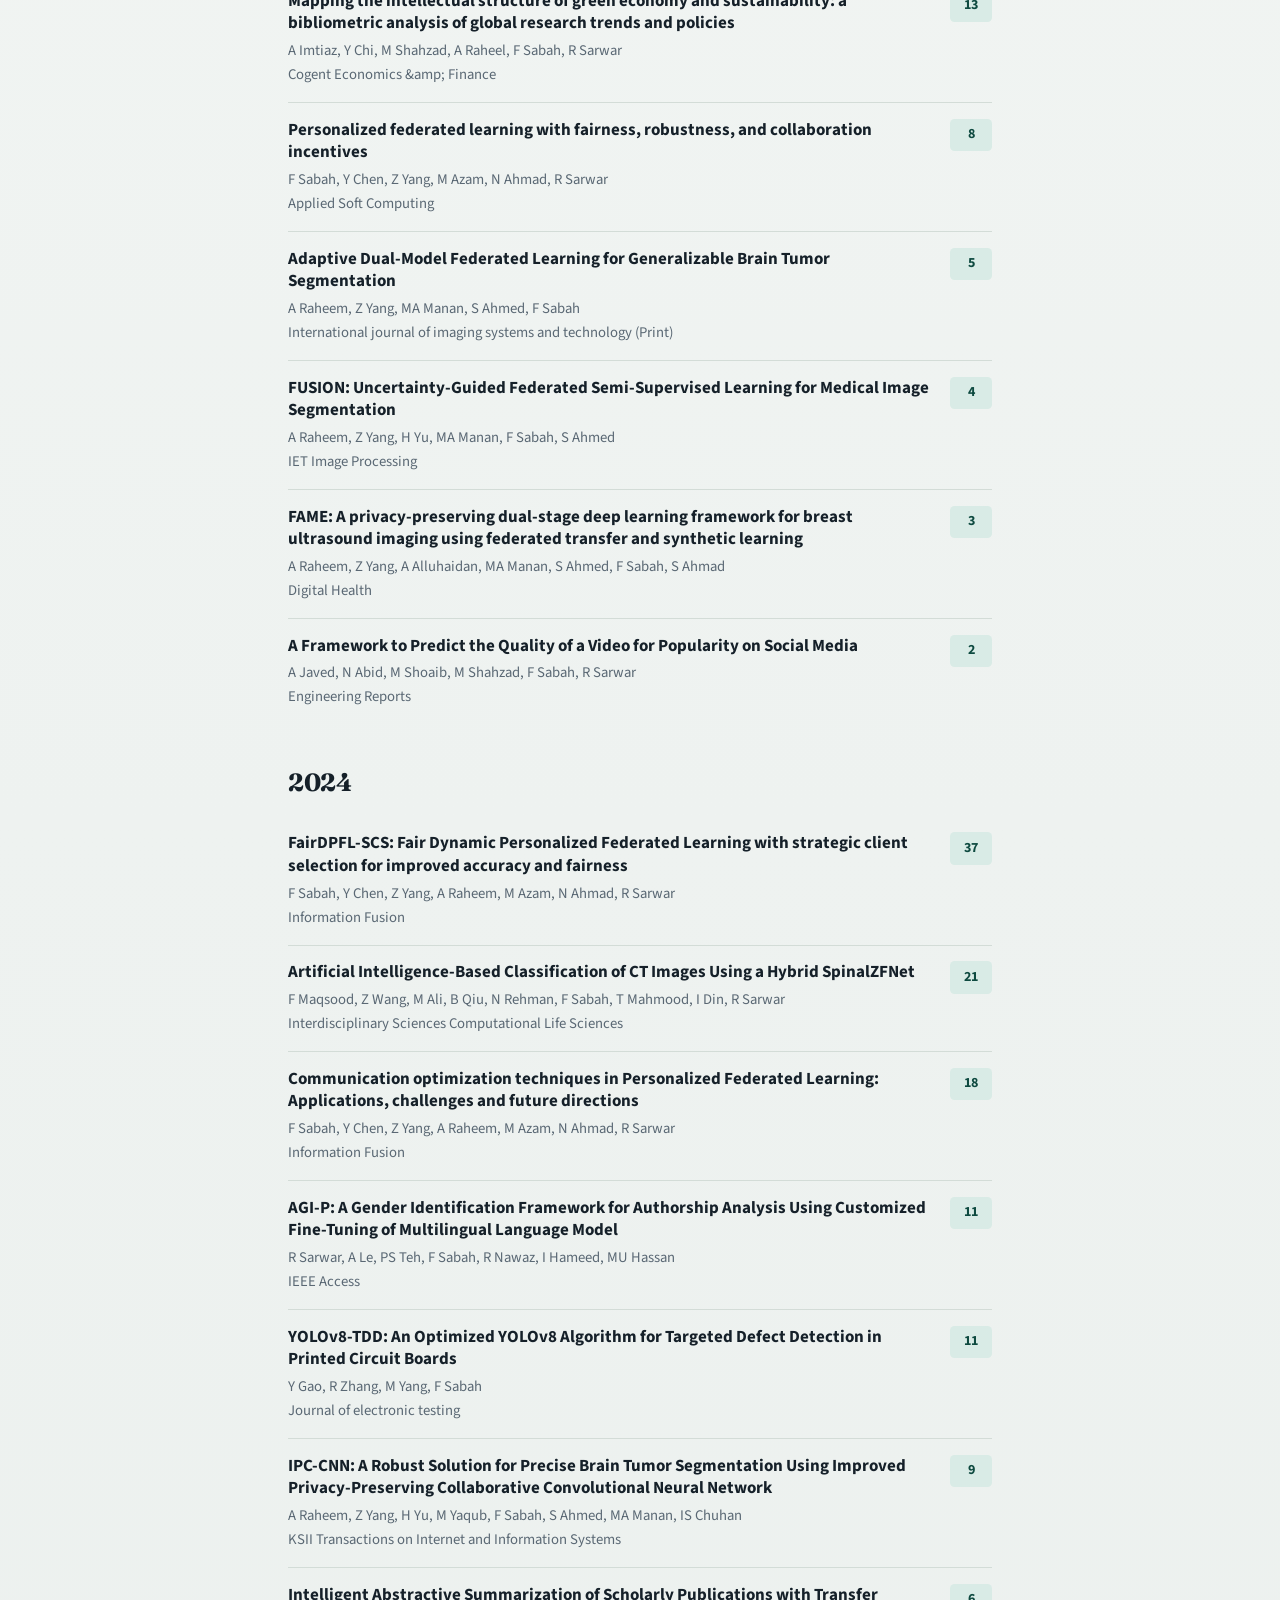
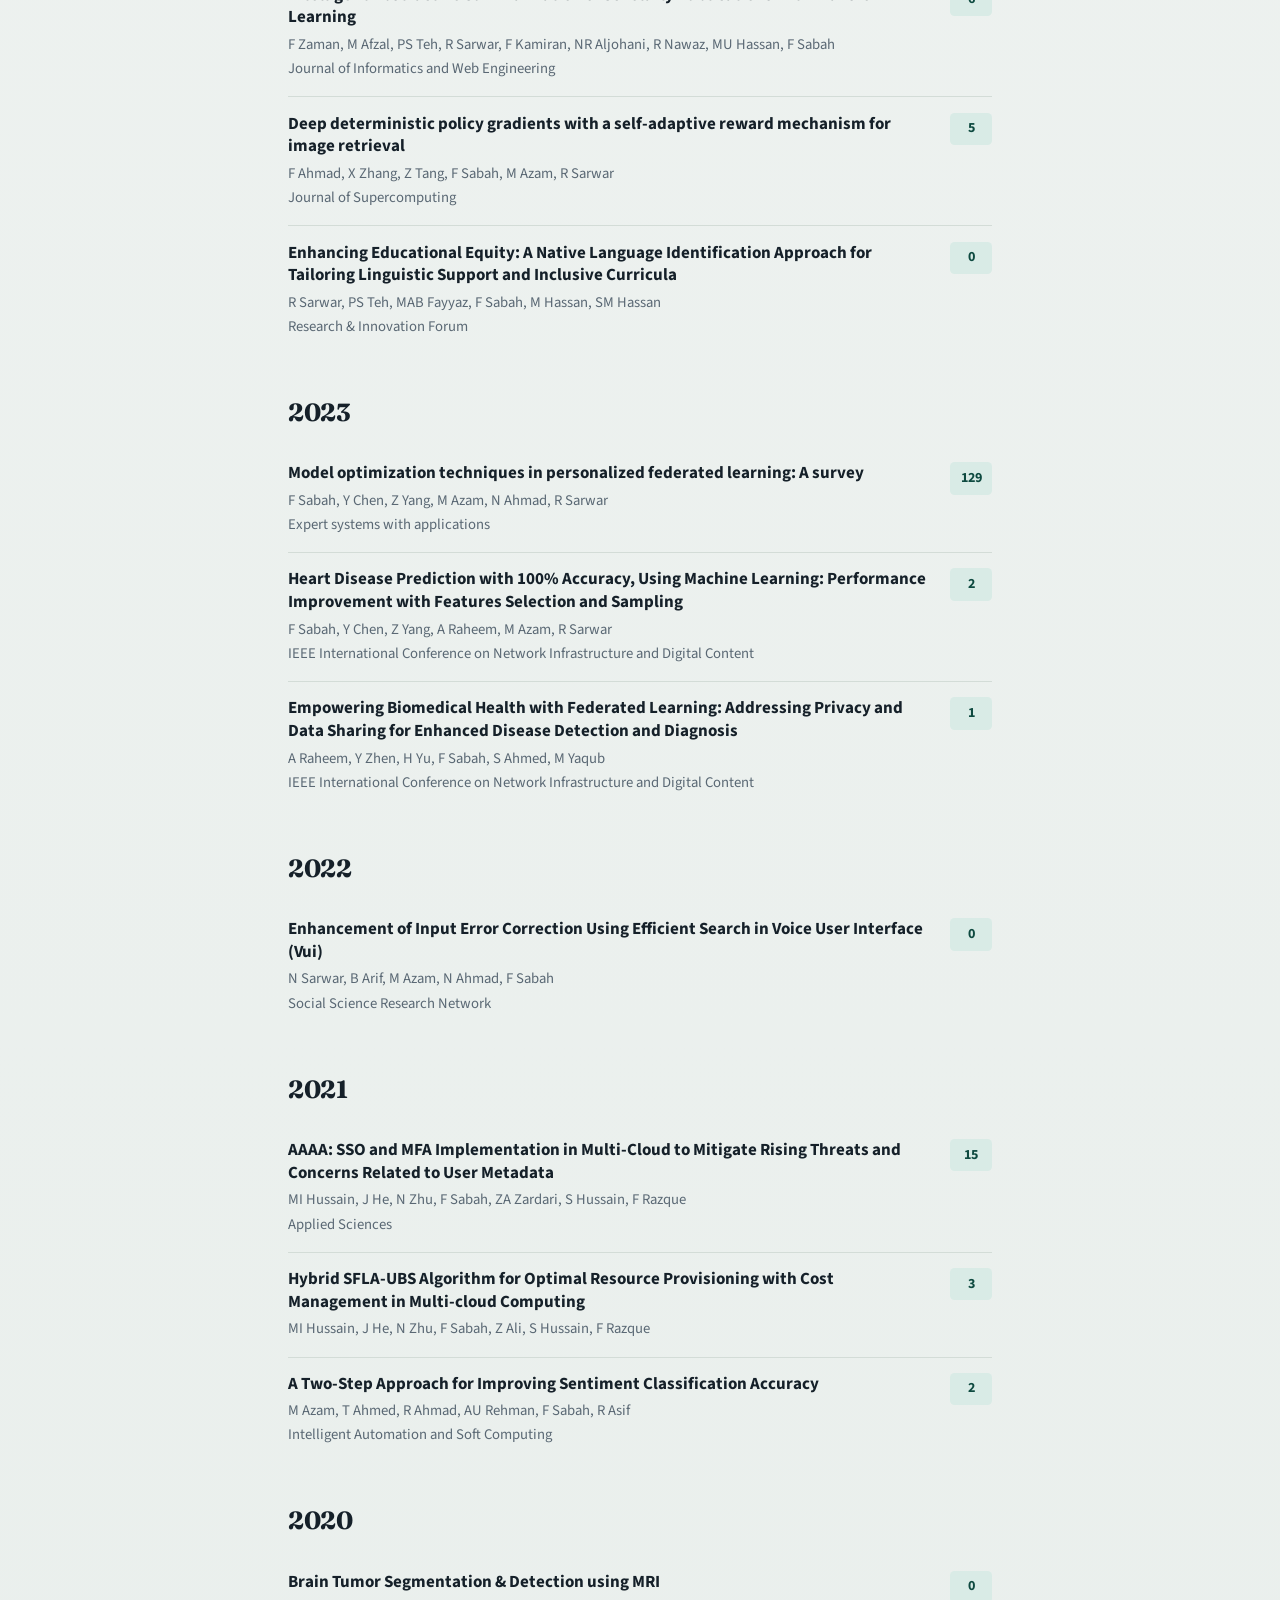
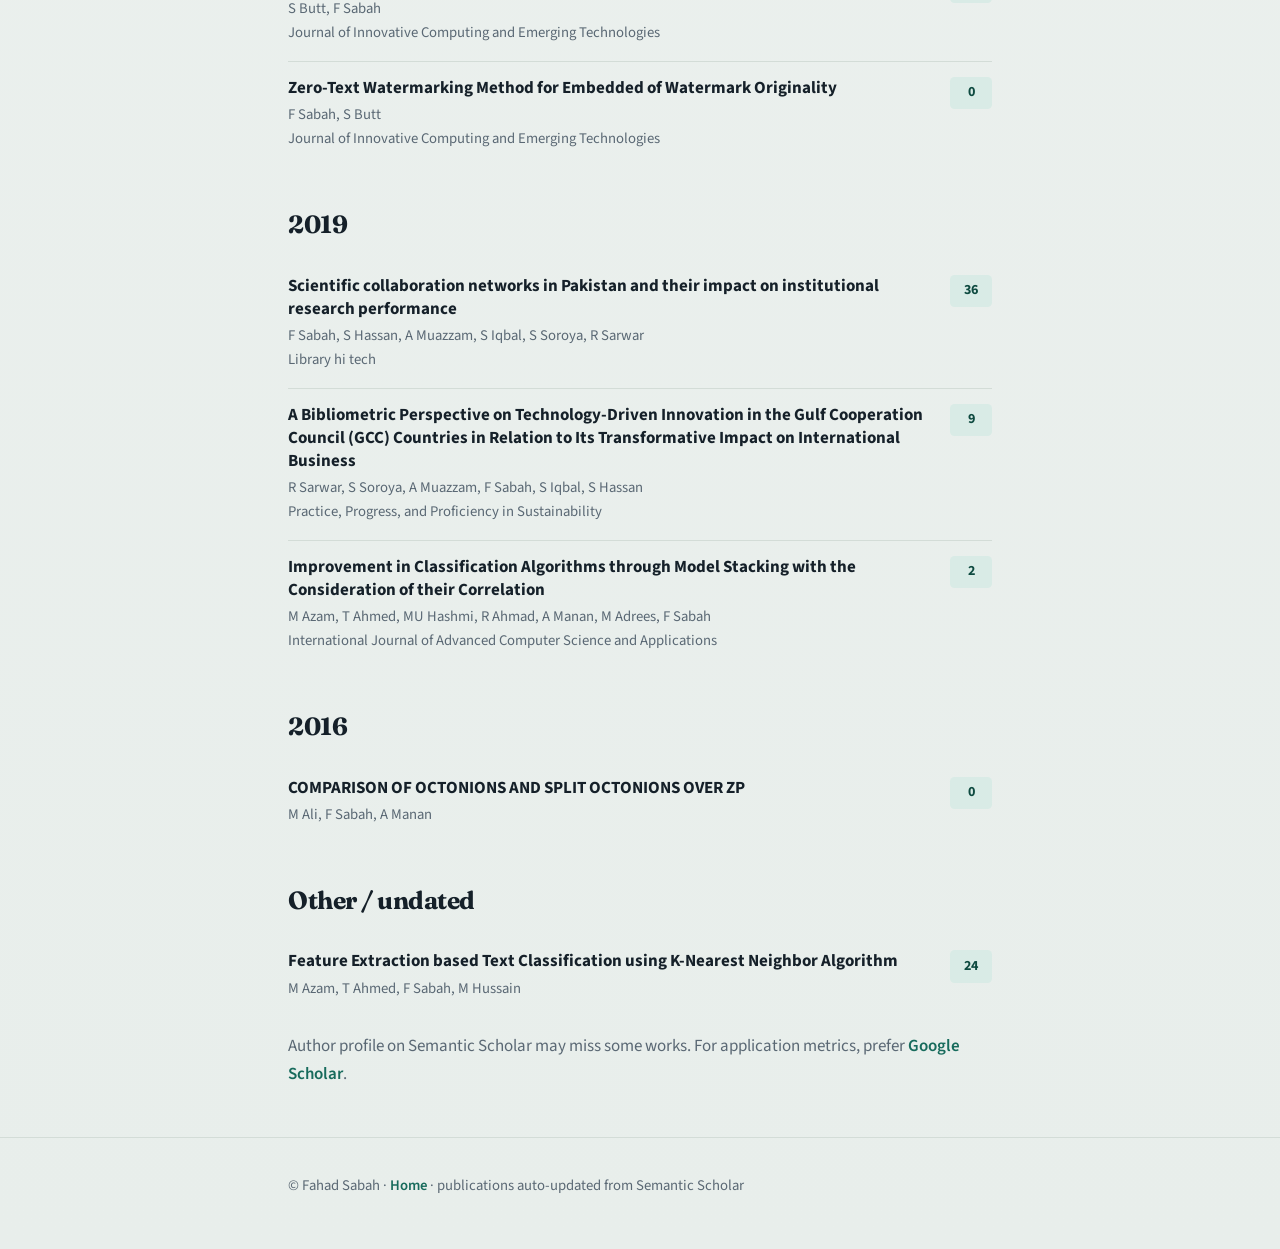
==== commit 42c2b7bf: "chore: sync publications from Semantic Scholar" ====
--- a/publications.html
+++ b/publications.html
@@ -35,7 +35,7 @@
           <a href="https://www.semanticscholar.org/author/152567681">Semantic Scholar</a>
           (often lower than Google Scholar). List refreshes weekly via GitHub Actions.
         </p>
-        <p class="meta">374 citations · h-index 10 · 37 papers <span class="meta-note">(synced 2026-11-21 UTC)</span></p>
+        <p class="meta">374 citations · h-index 10 · 37 papers <span class="meta-note">(synced 2026-11-23 UTC)</span></p>
         <div class="cta">
           <a class="btn primary" href="https://scholar.google.com/citations?user=o41wvoGBicEC">Google Scholar</a>
           <a class="btn" href="https://orcid.org/0000-0003-1558-2616">ORCID</a>
@@ -149,20 +149,20 @@
         </article>
         <article class="pub-item">
           <div>
+            <span class="pub-title">FAME: A privacy-preserving dual-stage deep learning framework for breast ultrasound imaging using federated transfer and synthetic learning</span>
+            <span class="pub-authors">A Raheem, Z Yang, A Alluhaidan, MA Manan, S Ahmed, F Sabah, S Ahmad</span>
+            <span class="pub-venue">Digital Health</span>
+          </div>
+          <span class="cite" title="Cited by (Semantic Scholar)">3</span>
+        </article>
+        <article class="pub-item">
+          <div>
             <span class="pub-title">A Framework to Predict the Quality of a Video for Popularity on Social Media</span>
             <span class="pub-authors">A Javed, N Abid, M Shoaib, M Shahzad, F Sabah, R Sarwar</span>
             <span class="pub-venue">Engineering Reports</span>
           </div>
           <span class="cite" title="Cited by (Semantic Scholar)">2</span>
         </article>
-        <article class="pub-item">
-          <div>
-            <span class="pub-title">FAME: A privacy-preserving dual-stage deep learning framework for breast ultrasound imaging using federated transfer and synthetic learning</span>
-            <span class="pub-authors">A Raheem, Z Yang, A Alluhaidan, MA Manan, S Ahmed, F Sabah, S Ahmad</span>
-            <span class="pub-venue">Digital Health</span>
-          </div>
-          <span class="cite" title="Cited by (Semantic Scholar)">2</span>
-        </article>
       </div>
       <h2>2024</h2>
       <div class="year-block">
@@ -204,7 +204,7 @@
             <span class="pub-authors">Y Gao, R Zhang, M Yang, F Sabah</span>
             <span class="pub-venue">Journal of electronic testing</span>
           </div>
-          <span class="cite" title="Cited by (Semantic Scholar)">10</span>
+          <span class="cite" title="Cited by (Semantic Scholar)">11</span>
         </article>
         <article class="pub-item">
           <div>
@@ -247,7 +247,7 @@
             <span class="pub-authors">F Sabah, Y Chen, Z Yang, M Azam, N Ahmad, R Sarwar</span>
             <span class="pub-venue">Expert systems with applications</span>
           </div>
-          <span class="cite" title="Cited by (Semantic Scholar)">127</span>
+          <span class="cite" title="Cited by (Semantic Scholar)">129</span>
         </article>
         <article class="pub-item">
           <div>
